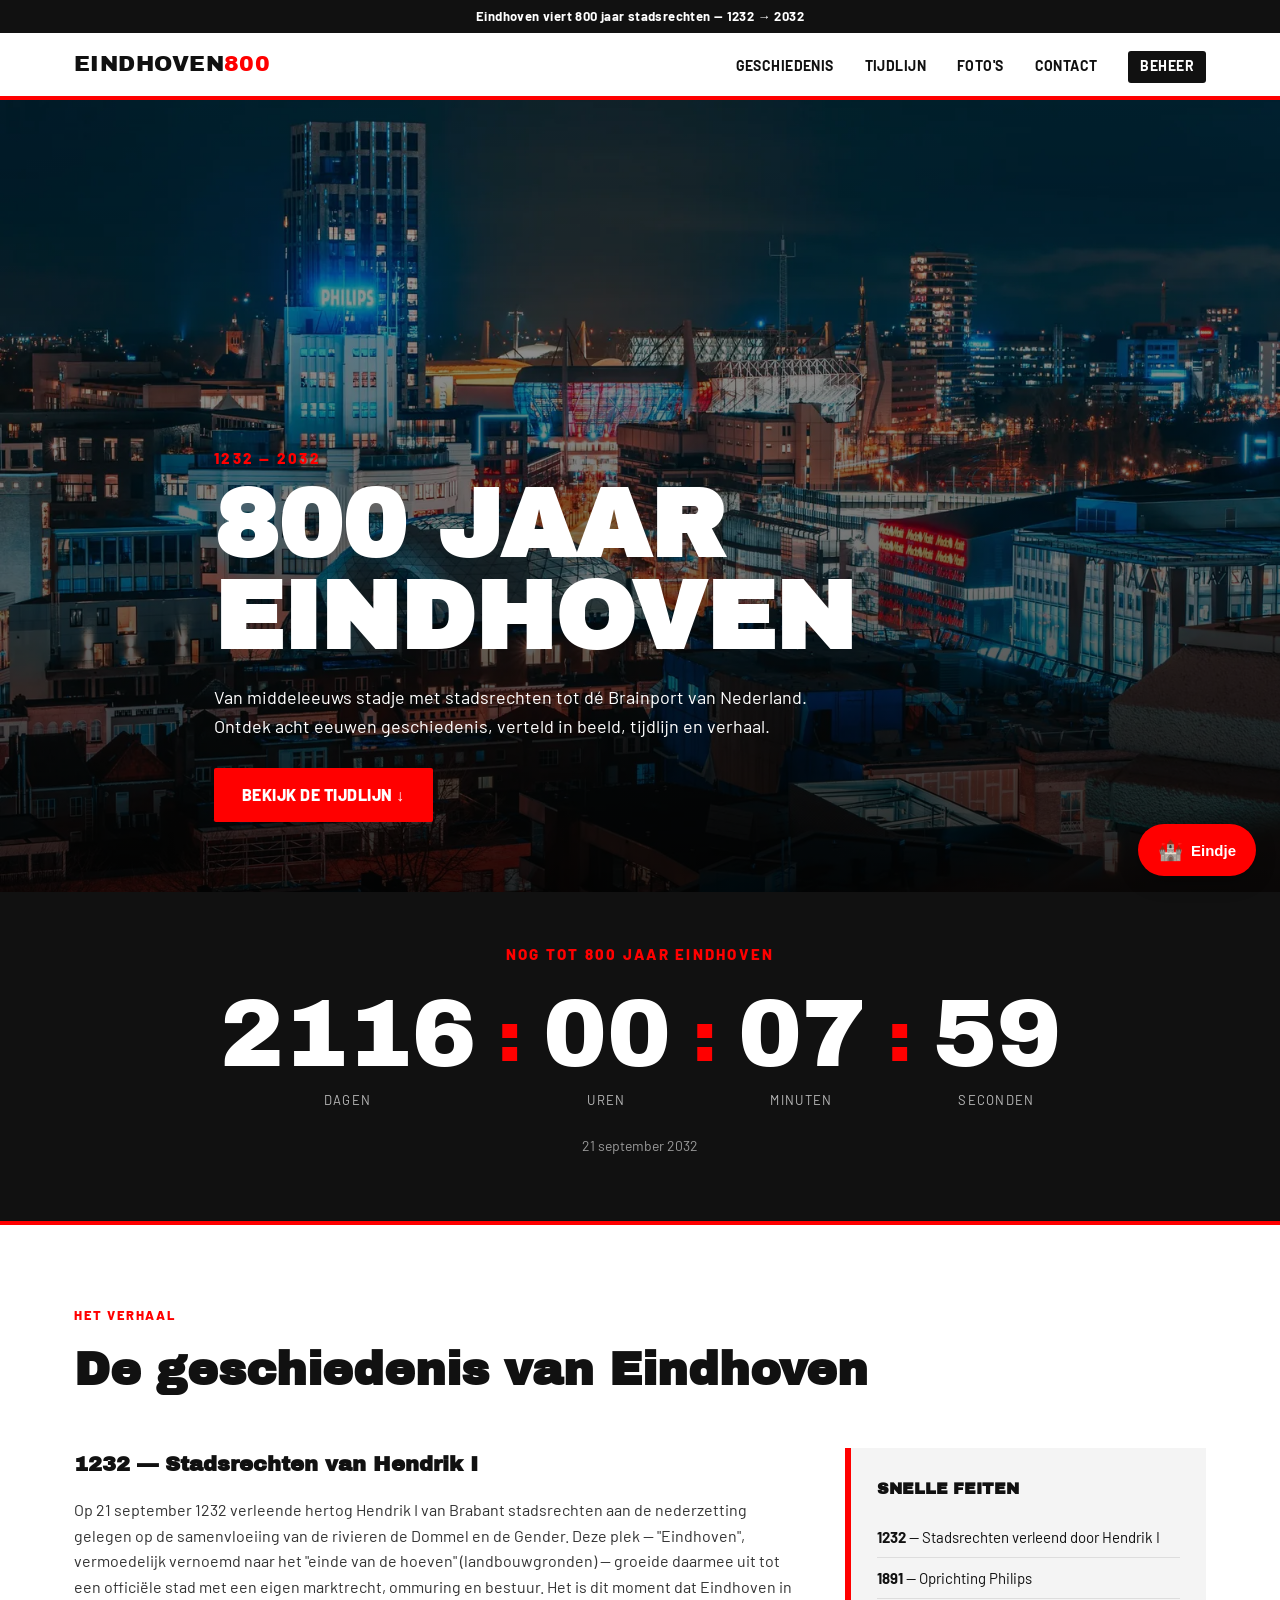
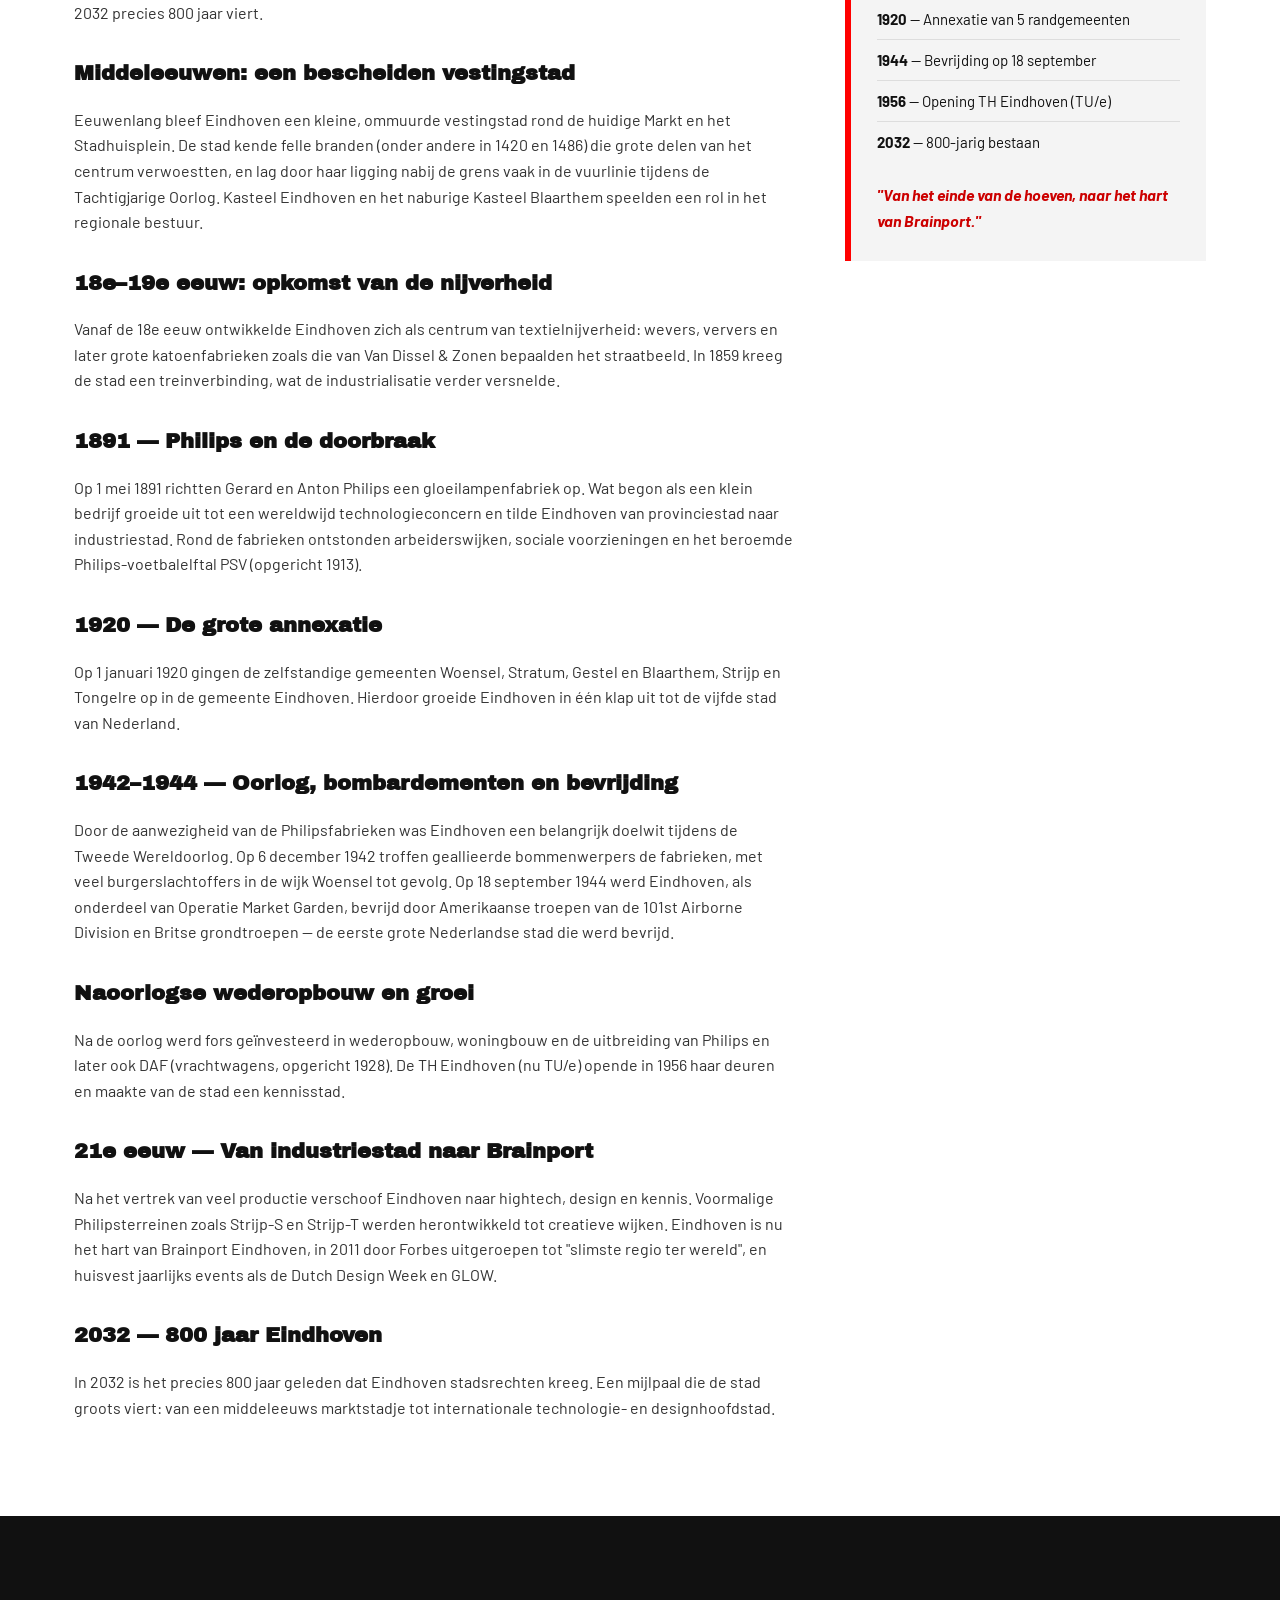
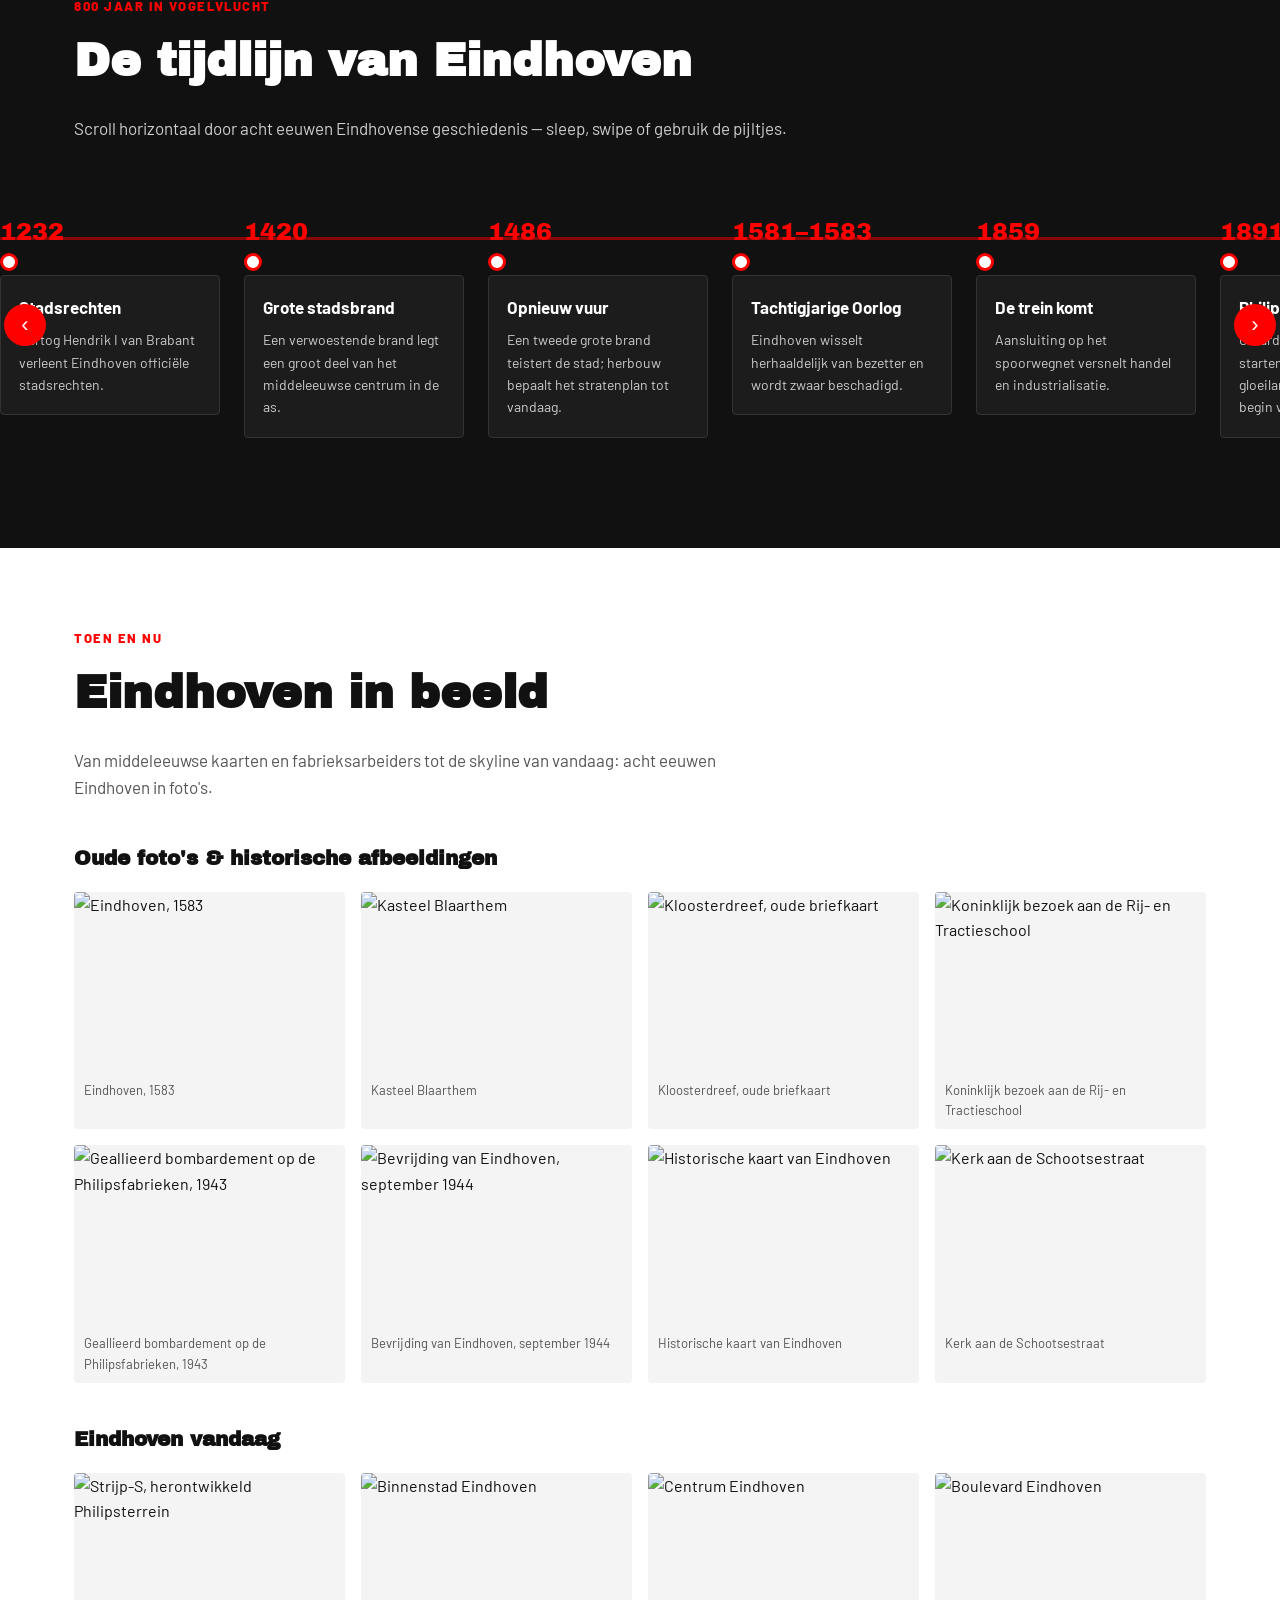
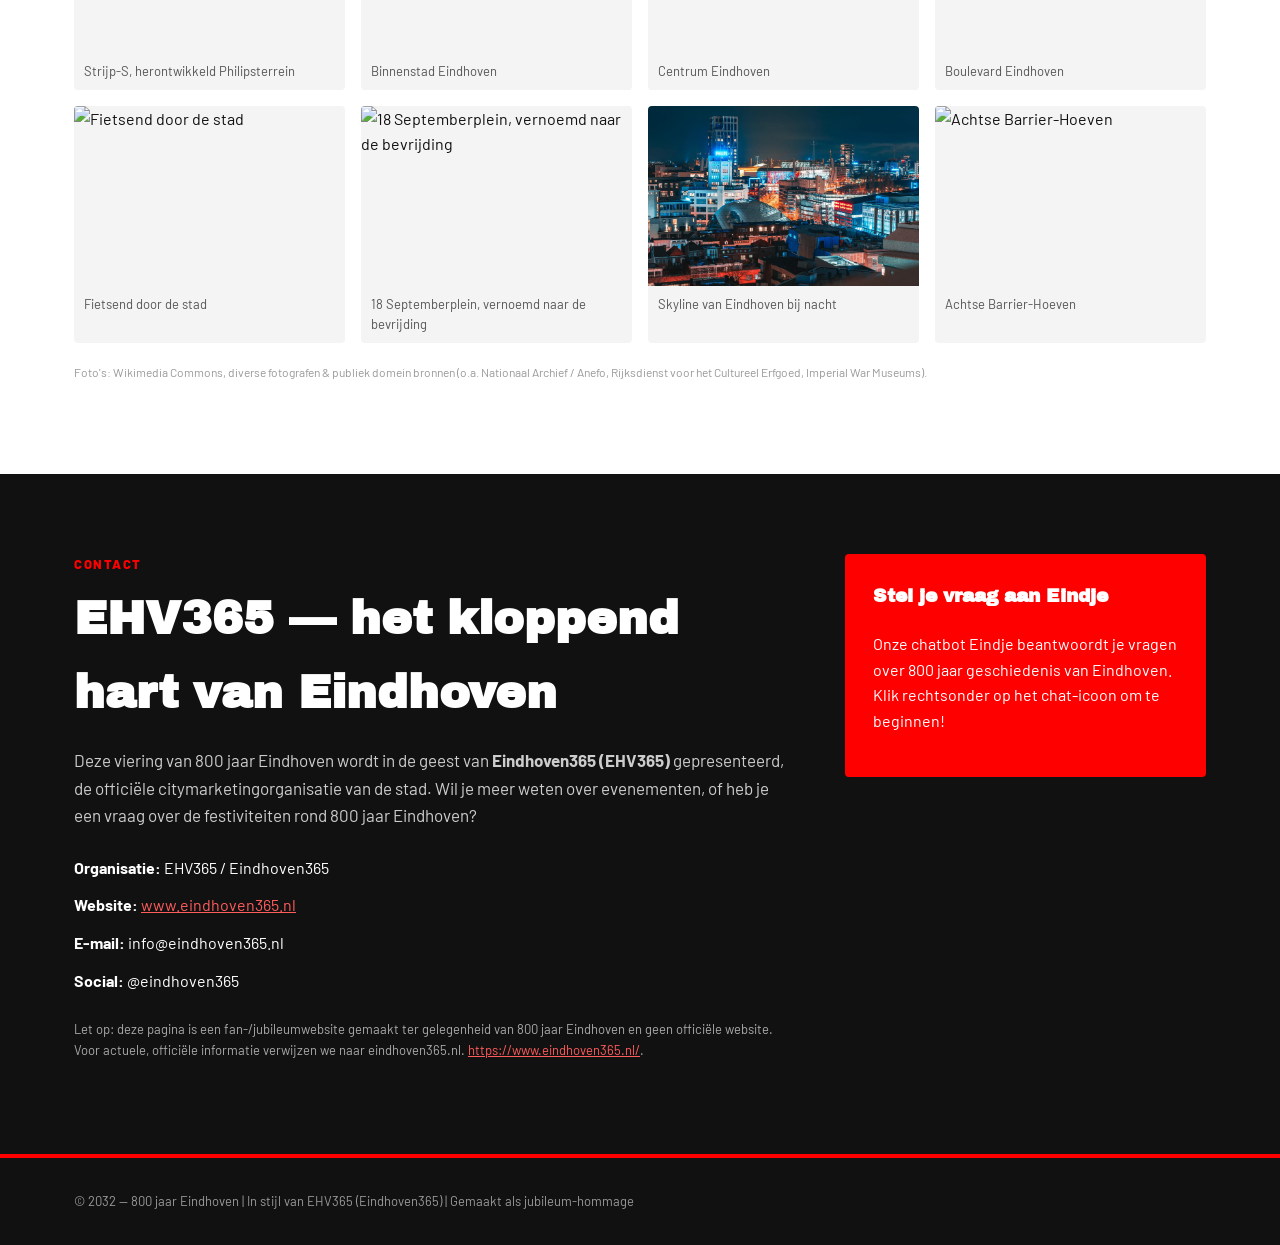
==== index.html @ 1b5e80dd "Initial commit: 800 jaar Eindhoven site met CMS, tijdlijn en aftelklok" ====
<!DOCTYPE html>
<html lang="nl">
<head>
<meta charset="UTF-8" />
<meta name="viewport" content="width=device-width, initial-scale=1.0" />
<title>800 jaar Eindhoven | 1232 - 2032</title>
<meta name="description" content="Eindhoven bestaat 800 jaar! Ontdek de geschiedenis van Eindhoven, een scrollbare tijdlijn en honderden oude en moderne foto's." />
<link rel="preconnect" href="https://upload.wikimedia.org">
<link href="https://fonts.googleapis.com/css2?family=Archivo+Black&family=Barlow:wght@400;600;700;900&display=swap" rel="stylesheet">
<link rel="stylesheet" href="style.css" />
</head>
<body>

<div class="topbar">Eindhoven viert 800 jaar stadsrechten &mdash; 1232 &rarr; 2032</div>

<header class="site-header">
  <div class="header-inner">
    <a href="#top" class="logo">EINDHOVEN<span>800</span></a>
    <nav class="main-nav">
      <a href="#geschiedenis">Geschiedenis</a>
      <a href="#tijdlijn">Tijdlijn</a>
      <a href="#fotos">Foto's</a>
      <a href="#contact">Contact</a>
      <a href="admin.html" class="nav-admin">Beheer</a>
    </nav>
  </div>
</header>

<section id="top" class="hero">
  <div class="hero-bg">
    <img id="hero-img" src="assets/img/eindhoven-skyline-night.webp" alt="Eindhoven skyline" />
  </div>
  <div class="hero-overlay"></div>
  <div class="hero-content">
    <p class="hero-kicker" id="hero-kicker">1232 — 2032</p>
    <h1 id="hero-title">800 JAAR<br>EINDHOVEN</h1>
    <p class="hero-sub" id="hero-sub">Van middeleeuws stadje met stadsrechten tot dé Brainport van Nederland. Ontdek acht eeuwen geschiedenis, verteld in beeld, tijdlijn en verhaal.</p>
    <a href="#tijdlijn" class="btn-primary">Bekijk de tijdlijn ↓</a>
  </div>
</section>

<section id="aftelklok" class="countdown-section">
  <div class="container">
    <p class="countdown-label" id="countdown-label">Nog tot 800 jaar Eindhoven</p>
    <div class="countdown-clock" id="countdown-clock">
      <div class="countdown-unit">
        <span class="countdown-number" id="cd-days">0000</span>
        <span class="countdown-word">dagen</span>
      </div>
      <div class="countdown-sep">:</div>
      <div class="countdown-unit">
        <span class="countdown-number" id="cd-hours">00</span>
        <span class="countdown-word">uren</span>
      </div>
      <div class="countdown-sep">:</div>
      <div class="countdown-unit">
        <span class="countdown-number" id="cd-minutes">00</span>
        <span class="countdown-word">minuten</span>
      </div>
      <div class="countdown-sep">:</div>
      <div class="countdown-unit">
        <span class="countdown-number" id="cd-seconds">00</span>
        <span class="countdown-word">seconden</span>
      </div>
    </div>
    <p class="countdown-date" id="countdown-date"></p>
  </div>
</section>

<section id="geschiedenis" class="section">
  <div class="container">
    <p class="eyebrow">Het verhaal</p>
    <h2>De geschiedenis van Eindhoven</h2>

    <div class="history-grid">
      <div class="history-text" id="history-text">
        <!-- wordt gevuld door render.js -->
      </div>

      <aside class="history-facts">
        <h4>Snelle feiten</h4>
        <ul id="history-facts-list"></ul>
        <div class="fact-quote" id="history-quote"></div>
      </aside>
    </div>
  </div>
</section>

<section id="tijdlijn" class="section section-dark">
  <div class="container">
    <p class="eyebrow">800 jaar in vogelvlucht</p>
    <h2>De tijdlijn van Eindhoven</h2>
    <p class="section-intro">Scroll horizontaal door acht eeuwen Eindhovense geschiedenis — sleep, swipe of gebruik de pijltjes.</p>
  </div>

  <div class="timeline-wrapper">
    <button class="tl-arrow tl-arrow-left" aria-label="Scroll links">‹</button>
    <div class="timeline" id="timeline">
      <div class="tl-track" id="tl-track">
        <!-- wordt gevuld door render.js -->
      </div>
    </div>
    <button class="tl-arrow tl-arrow-right" aria-label="Scroll rechts">›</button>
  </div>
</section>

<section id="fotos" class="section">
  <div class="container">
    <p class="eyebrow">Toen en nu</p>
    <h2>Eindhoven in beeld</h2>
    <p class="section-intro">Van middeleeuwse kaarten en fabrieksarbeiders tot de skyline van vandaag: acht eeuwen Eindhoven in foto's.</p>

    <h3 class="gallery-heading">Oude foto's &amp; historische afbeeldingen</h3>
    <div class="gallery" id="gallery-old">
      <!-- wordt gevuld door render.js -->
    </div>

    <h3 class="gallery-heading">Eindhoven vandaag</h3>
    <div class="gallery" id="gallery-modern">
      <!-- wordt gevuld door render.js -->
    </div>
    <p class="photo-credit">Foto's: Wikimedia Commons, diverse fotografen &amp; publiek domein bronnen (o.a. Nationaal Archief / Anefo, Rijksdienst voor het Cultureel Erfgoed, Imperial War Museums).</p>
  </div>
</section>

<section id="contact" class="section section-dark">
  <div class="container contact-grid">
    <div>
      <p class="eyebrow">Contact</p>
      <h2 id="contact-heading">EHV365 — het kloppend hart van Eindhoven</h2>
      <p class="section-intro" id="contact-intro"></p>
      <ul class="contact-list" id="contact-list"></ul>
      <p class="disclaimer" id="contact-disclaimer"></p>
    </div>
    <div class="contact-card">
      <h3>Stel je vraag aan Eindje</h3>
      <p>Onze chatbot Eindje beantwoordt je vragen over 800 jaar geschiedenis van Eindhoven. Klik rechtsonder op het chat-icoon om te beginnen!</p>
    </div>
  </div>
</section>

<footer class="site-footer">
  <div class="container">
    <p>© 2032 — 800 jaar Eindhoven | In stijl van EHV365 (Eindhoven365) | Gemaakt als jubileum-hommage</p>
  </div>
</footer>

<!-- Chatbot: Eindje -->
<button id="eindje-toggle" class="eindje-toggle" aria-label="Open chatbot Eindje">
  <span class="eindje-avatar">🏰</span>
  <span class="eindje-label">Eindje</span>
</button>

<div id="eindje-window" class="eindje-window hidden">
  <div class="eindje-header">
    <span class="eindje-avatar">🏰</span>
    <div>
      <strong>Eindje</strong>
      <div class="eindje-status">jouw gids door 800 jaar Eindhoven</div>
    </div>
    <button id="eindje-close" aria-label="Sluit chat">✕</button>
  </div>
  <div id="eindje-messages" class="eindje-messages"></div>
  <div class="eindje-quick" id="eindje-quick"></div>
  <form id="eindje-form" class="eindje-form">
    <input id="eindje-input" type="text" placeholder="Stel een vraag over Eindhoven..." autocomplete="off" />
    <button type="submit">➤</button>
  </form>
</div>

<script src="data.js"></script>
<script src="countdown.js"></script>
<script src="render.js"></script>
<script src="script.js"></script>
</body>
</html>
---- style.css ----
:root {
  --red: #ff0000;
  --red-dark: #cc0000;
  --black: #111111;
  --white: #ffffff;
  --grey: #f4f4f4;
  --grey-dark: #555555;
  --font-display: 'Archivo Black', Arial, sans-serif;
  --font-body: 'Barlow', Arial, sans-serif;
}

* { box-sizing: border-box; }

html { scroll-behavior: smooth; }

body {
  margin: 0;
  font-family: var(--font-body);
  color: var(--black);
  background: var(--white);
  line-height: 1.6;
}

img { max-width: 100%; display: block; }

a { color: var(--red); }

.container {
  max-width: 1180px;
  margin: 0 auto;
  padding: 0 24px;
}

/* Topbar */
.topbar {
  background: var(--black);
  color: var(--white);
  text-align: center;
  font-size: 13px;
  font-weight: 700;
  letter-spacing: 0.03em;
  padding: 6px 12px;
}

/* Header */
.site-header {
  position: sticky;
  top: 0;
  z-index: 100;
  background: var(--white);
  border-bottom: 4px solid var(--red);
}
.header-inner {
  max-width: 1180px;
  margin: 0 auto;
  padding: 14px 24px;
  display: flex;
  align-items: center;
  justify-content: space-between;
}
.logo {
  font-family: var(--font-display);
  font-size: 22px;
  color: var(--black);
  text-decoration: none;
  letter-spacing: 0.02em;
}
.logo span { color: var(--red); }
.main-nav a {
  margin-left: 28px;
  text-decoration: none;
  color: var(--black);
  font-weight: 700;
  text-transform: uppercase;
  font-size: 14px;
  letter-spacing: 0.03em;
  border-bottom: 3px solid transparent;
  padding-bottom: 4px;
  transition: border-color .2s;
}
.main-nav a:hover { border-color: var(--red); }
.main-nav a.nav-admin {
  background: var(--black);
  color: var(--white);
  padding: 6px 12px;
  border-radius: 3px;
}
.main-nav a.nav-admin:hover { background: var(--red); border-color: transparent; }

/* Hero */
.hero {
  position: relative;
  min-height: 88vh;
  display: flex;
  align-items: flex-end;
  overflow: hidden;
  color: var(--white);
}
.hero-bg { position: absolute; inset: 0; }
.hero-bg img { width: 100%; height: 100%; object-fit: cover; }
.hero-overlay {
  position: absolute;
  inset: 0;
  background: linear-gradient(180deg, rgba(0,0,0,.35) 0%, rgba(0,0,0,.55) 60%, rgba(0,0,0,.85) 100%);
}
.hero-content {
  position: relative;
  z-index: 2;
  padding: 60px 24px 70px;
  max-width: 900px;
  margin: 0 auto;
  width: 100%;
}
.hero-kicker {
  font-weight: 800;
  letter-spacing: 0.15em;
  color: var(--red);
  font-size: 15px;
  margin: 0 0 10px;
}
.hero h1 {
  font-family: var(--font-display);
  font-size: clamp(42px, 8vw, 96px);
  line-height: 0.95;
  margin: 0 0 20px;
}
.hero-sub {
  font-size: 18px;
  max-width: 620px;
  margin: 0 0 28px;
}
.btn-primary {
  display: inline-block;
  background: var(--red);
  color: var(--white);
  text-decoration: none;
  font-weight: 800;
  text-transform: uppercase;
  letter-spacing: 0.03em;
  padding: 14px 28px;
  border-radius: 2px;
  transition: background .2s, transform .2s;
}
.btn-primary:hover { background: var(--red-dark); transform: translateY(-2px); }

/* Countdown */
.countdown-section {
  background: var(--black);
  color: var(--white);
  text-align: center;
  padding: 50px 24px;
  border-bottom: 4px solid var(--red);
}
.countdown-label {
  text-transform: uppercase;
  letter-spacing: 0.15em;
  font-weight: 800;
  color: var(--red);
  font-size: 15px;
  margin: 0 0 20px;
}
.countdown-clock {
  display: flex;
  justify-content: center;
  align-items: center;
  gap: clamp(6px, 2vw, 22px);
  flex-wrap: wrap;
}
.countdown-unit {
  display: flex;
  flex-direction: column;
  align-items: center;
  min-width: 90px;
}
.countdown-number {
  font-family: var(--font-display);
  font-size: clamp(40px, 9vw, 96px);
  line-height: 1;
  color: var(--white);
  font-variant-numeric: tabular-nums;
}
.countdown-word {
  margin-top: 8px;
  text-transform: uppercase;
  font-size: 13px;
  letter-spacing: 0.1em;
  color: #bbb;
}
.countdown-sep {
  font-family: var(--font-display);
  font-size: clamp(30px, 6vw, 70px);
  color: var(--red);
  transform: translateY(-10px);
}
.countdown-date {
  margin-top: 24px;
  color: #999;
  font-size: 14px;
}
@media (max-width: 560px) {
  .countdown-sep { display: none; }
  .countdown-unit { min-width: 70px; }
}

/* Sections */
.section { padding: 80px 0; }
.section-dark { background: var(--black); color: var(--white); }
.section-dark a { color: #ff5c5c; }
.eyebrow {
  color: var(--red);
  font-weight: 800;
  text-transform: uppercase;
  letter-spacing: 0.12em;
  font-size: 13px;
  margin: 0 0 8px;
}
.section h2 {
  font-family: var(--font-display);
  font-size: clamp(30px, 4vw, 46px);
  margin: 0 0 16px;
}
.section-intro { max-width: 720px; color: var(--grey-dark); font-size: 17px; }
.section-dark .section-intro { color: #cccccc; }

/* History */
.history-grid {
  display: grid;
  grid-template-columns: 2fr 1fr;
  gap: 50px;
  margin-top: 40px;
  align-items: start;
}
.history-text h3 {
  font-family: var(--font-display);
  font-size: 21px;
  margin: 32px 0 8px;
  color: var(--black);
}
.history-text h3:first-child { margin-top: 0; }
.history-text p { color: #333; font-size: 16px; }

.history-facts {
  background: var(--grey);
  border-left: 6px solid var(--red);
  padding: 28px 26px;
  position: sticky;
  top: 100px;
}
.history-facts h4 {
  font-family: var(--font-display);
  font-size: 16px;
  text-transform: uppercase;
  margin: 0 0 16px;
}
.history-facts ul { list-style: none; margin: 0; padding: 0; }
.history-facts li {
  padding: 8px 0;
  border-bottom: 1px solid #ddd;
  font-size: 15px;
}
.history-facts li:last-child { border-bottom: none; }
.fact-quote {
  margin-top: 20px;
  font-style: italic;
  font-weight: 700;
  color: var(--red-dark);
}

/* Timeline */
.timeline-wrapper {
  position: relative;
  margin-top: 40px;
}
.timeline {
  overflow-x: auto;
  scroll-snap-type: x proximity;
  padding: 10px 24px 30px;
  -webkit-overflow-scrolling: touch;
}
.timeline::-webkit-scrollbar { height: 10px; }
.timeline::-webkit-scrollbar-track { background: #222; }
.timeline::-webkit-scrollbar-thumb { background: var(--red); border-radius: 5px; }

.tl-track {
  display: flex;
  gap: 24px;
  position: relative;
  min-width: max-content;
  padding-top: 20px;
}
.tl-track::before {
  content: "";
  position: absolute;
  top: 44px;
  left: 0;
  right: 0;
  height: 3px;
  background: var(--red);
  opacity: 0.5;
}
.tl-item {
  scroll-snap-align: start;
  width: 220px;
  flex: 0 0 auto;
  position: relative;
}
.tl-year {
  font-family: var(--font-display);
  font-size: 24px;
  color: var(--red);
  margin-bottom: 8px;
}
.tl-item::before {
  content: "";
  position: absolute;
  top: 40px;
  left: 0;
  width: 12px;
  height: 12px;
  border-radius: 50%;
  background: var(--white);
  border: 3px solid var(--red);
}
.tl-card {
  margin-top: 24px;
  background: #1c1c1c;
  border: 1px solid #333;
  padding: 18px;
  border-radius: 4px;
  min-height: 130px;
}
.tl-item-future .tl-card { background: var(--red); border-color: var(--red); }
.tl-item-future .tl-year { color: var(--white); }
.tl-card h4 { margin: 0 0 8px; font-size: 17px; }
.tl-card p { margin: 0; font-size: 14px; color: #ccc; }
.tl-item-future .tl-card p { color: #ffe5e5; }

.tl-arrow {
  position: absolute;
  top: 50%;
  transform: translateY(-50%);
  background: var(--red);
  color: var(--white);
  border: none;
  width: 42px;
  height: 42px;
  font-size: 22px;
  border-radius: 50%;
  cursor: pointer;
  z-index: 5;
}
.tl-arrow-left { left: 4px; }
.tl-arrow-right { right: 4px; }
.tl-arrow:hover { background: var(--red-dark); }

/* Gallery */
.gallery-heading {
  font-family: var(--font-display);
  font-size: 20px;
  margin: 40px 0 18px;
}
.gallery {
  display: grid;
  grid-template-columns: repeat(4, 1fr);
  gap: 16px;
}
.gallery figure {
  margin: 0;
  overflow: hidden;
  border-radius: 4px;
  background: var(--grey);
}
.gallery img {
  width: 100%;
  height: 180px;
  object-fit: cover;
  transition: transform .3s;
}
.gallery figure:hover img { transform: scale(1.06); }
.gallery figcaption {
  font-size: 13px;
  padding: 8px 10px;
  color: var(--grey-dark);
}
.photo-credit { font-size: 12px; color: #999; margin-top: 20px; }

/* Contact */
.contact-grid {
  display: grid;
  grid-template-columns: 2fr 1fr;
  gap: 50px;
  align-items: start;
}
.contact-list { list-style: none; padding: 0; margin: 20px 0; }
.contact-list li { padding: 6px 0; }
.disclaimer { font-size: 13px; color: #aaa; margin-top: 20px; }
.contact-card {
  background: var(--red);
  padding: 28px;
  border-radius: 4px;
}
.contact-card h3 { font-family: var(--font-display); margin-top: 0; }

/* Footer */
.site-footer {
  background: var(--black);
  color: #999;
  font-size: 13px;
  padding: 20px 0;
  border-top: 4px solid var(--red);
}

/* Chatbot Eindje */
.eindje-toggle {
  position: fixed;
  bottom: 24px;
  right: 24px;
  background: var(--red);
  color: var(--white);
  border: none;
  border-radius: 32px;
  padding: 14px 20px;
  display: flex;
  align-items: center;
  gap: 8px;
  font-weight: 800;
  cursor: pointer;
  box-shadow: 0 6px 20px rgba(0,0,0,.3);
  z-index: 200;
  font-size: 15px;
}
.eindje-toggle:hover { background: var(--red-dark); }
.eindje-avatar { font-size: 20px; }

.eindje-window {
  position: fixed;
  bottom: 90px;
  right: 24px;
  width: 340px;
  max-width: calc(100vw - 32px);
  height: 460px;
  max-height: 70vh;
  background: var(--white);
  border-radius: 12px;
  box-shadow: 0 10px 40px rgba(0,0,0,.35);
  display: flex;
  flex-direction: column;
  overflow: hidden;
  z-index: 200;
}
.eindje-window.hidden { display: none; }
.eindje-header {
  background: var(--black);
  color: var(--white);
  padding: 14px 16px;
  display: flex;
  align-items: center;
  gap: 10px;
}
.eindje-header strong { display: block; font-size: 15px; }
.eindje-status { font-size: 11px; color: #ccc; }
.eindje-header button {
  margin-left: auto;
  background: transparent;
  border: none;
  color: var(--white);
  font-size: 16px;
  cursor: pointer;
}
.eindje-messages {
  flex: 1;
  overflow-y: auto;
  padding: 14px;
  display: flex;
  flex-direction: column;
  gap: 10px;
  background: var(--grey);
}
.eindje-msg {
  padding: 9px 13px;
  border-radius: 14px;
  font-size: 14px;
  max-width: 85%;
  line-height: 1.4;
}
.eindje-msg.bot {
  background: var(--white);
  border: 1px solid #ddd;
  align-self: flex-start;
  border-bottom-left-radius: 2px;
}
.eindje-msg.user {
  background: var(--red);
  color: var(--white);
  align-self: flex-end;
  border-bottom-right-radius: 2px;
}
.eindje-quick {
  display: flex;
  flex-wrap: wrap;
  gap: 6px;
  padding: 8px 12px;
  background: var(--white);
  border-top: 1px solid #eee;
}
.eindje-quick button {
  background: var(--grey);
  border: 1px solid #ddd;
  border-radius: 14px;
  padding: 5px 10px;
  font-size: 12px;
  cursor: pointer;
}
.eindje-quick button:hover { background: #eee; }
.eindje-form {
  display: flex;
  border-top: 1px solid #eee;
}
.eindje-form input {
  flex: 1;
  border: none;
  padding: 12px 14px;
  font-size: 14px;
  outline: none;
}
.eindje-form button {
  background: var(--red);
  color: var(--white);
  border: none;
  width: 48px;
  font-size: 16px;
  cursor: pointer;
}
.eindje-form button:hover { background: var(--red-dark); }

/* Responsive */
@media (max-width: 900px) {
  .history-grid, .contact-grid { grid-template-columns: 1fr; }
  .history-facts { position: static; }
  .gallery { grid-template-columns: repeat(2, 1fr); }
  .main-nav a { margin-left: 14px; font-size: 12px; }
}
@media (max-width: 480px) {
  .gallery { grid-template-columns: 1fr 1fr; }
  .eindje-window { right: 12px; width: calc(100vw - 24px); }
}
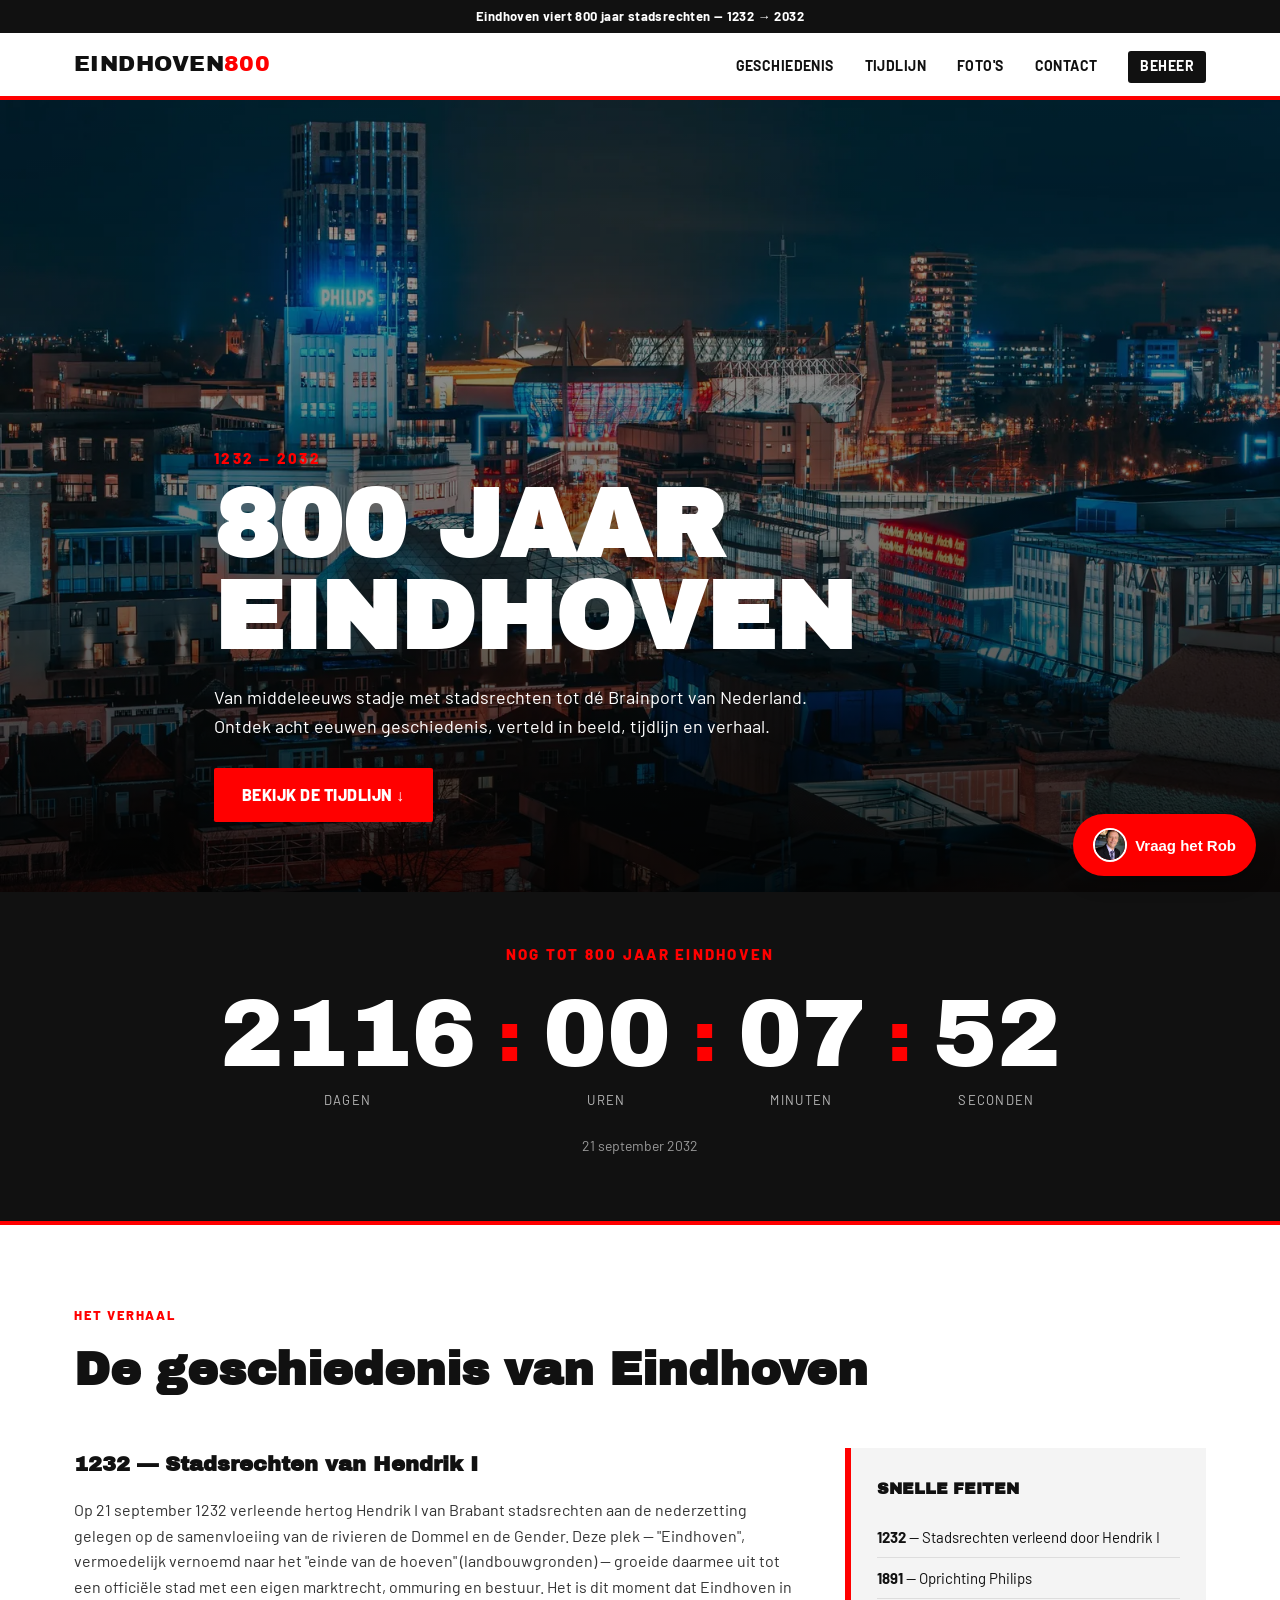
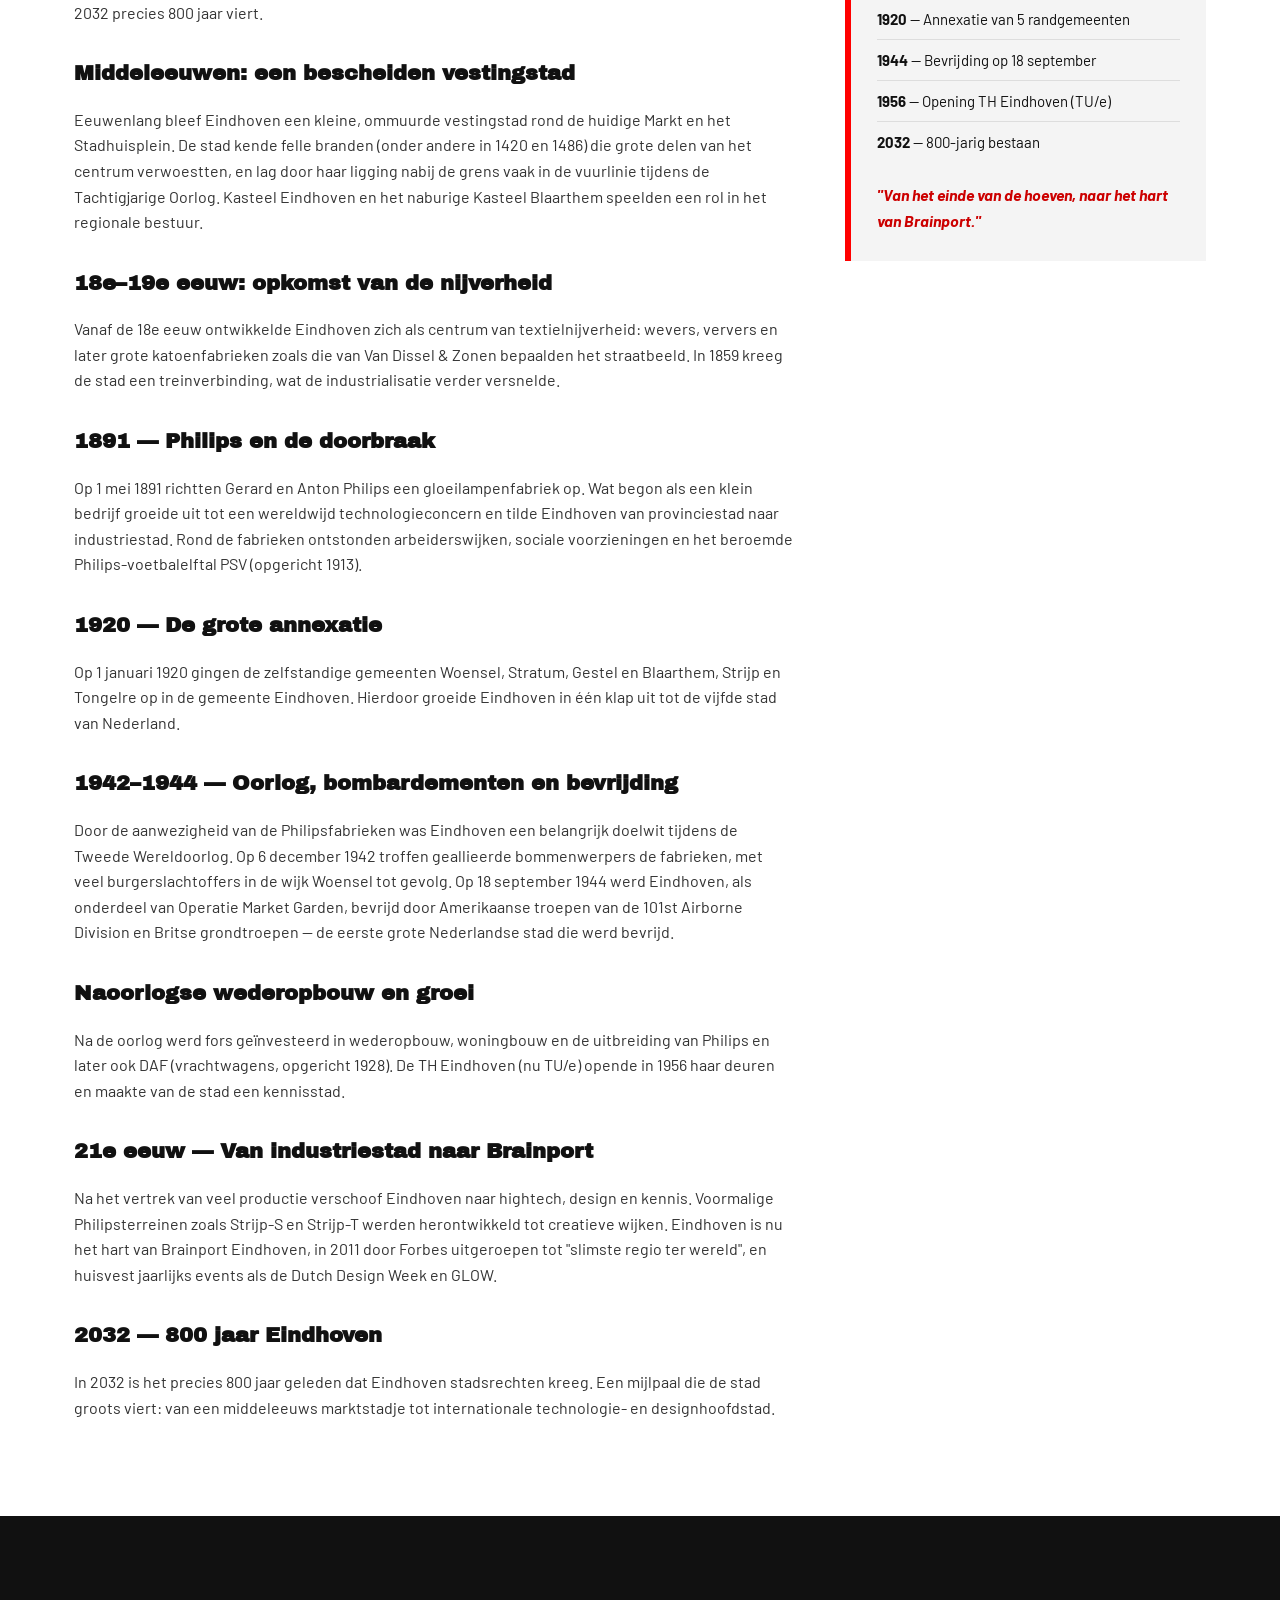
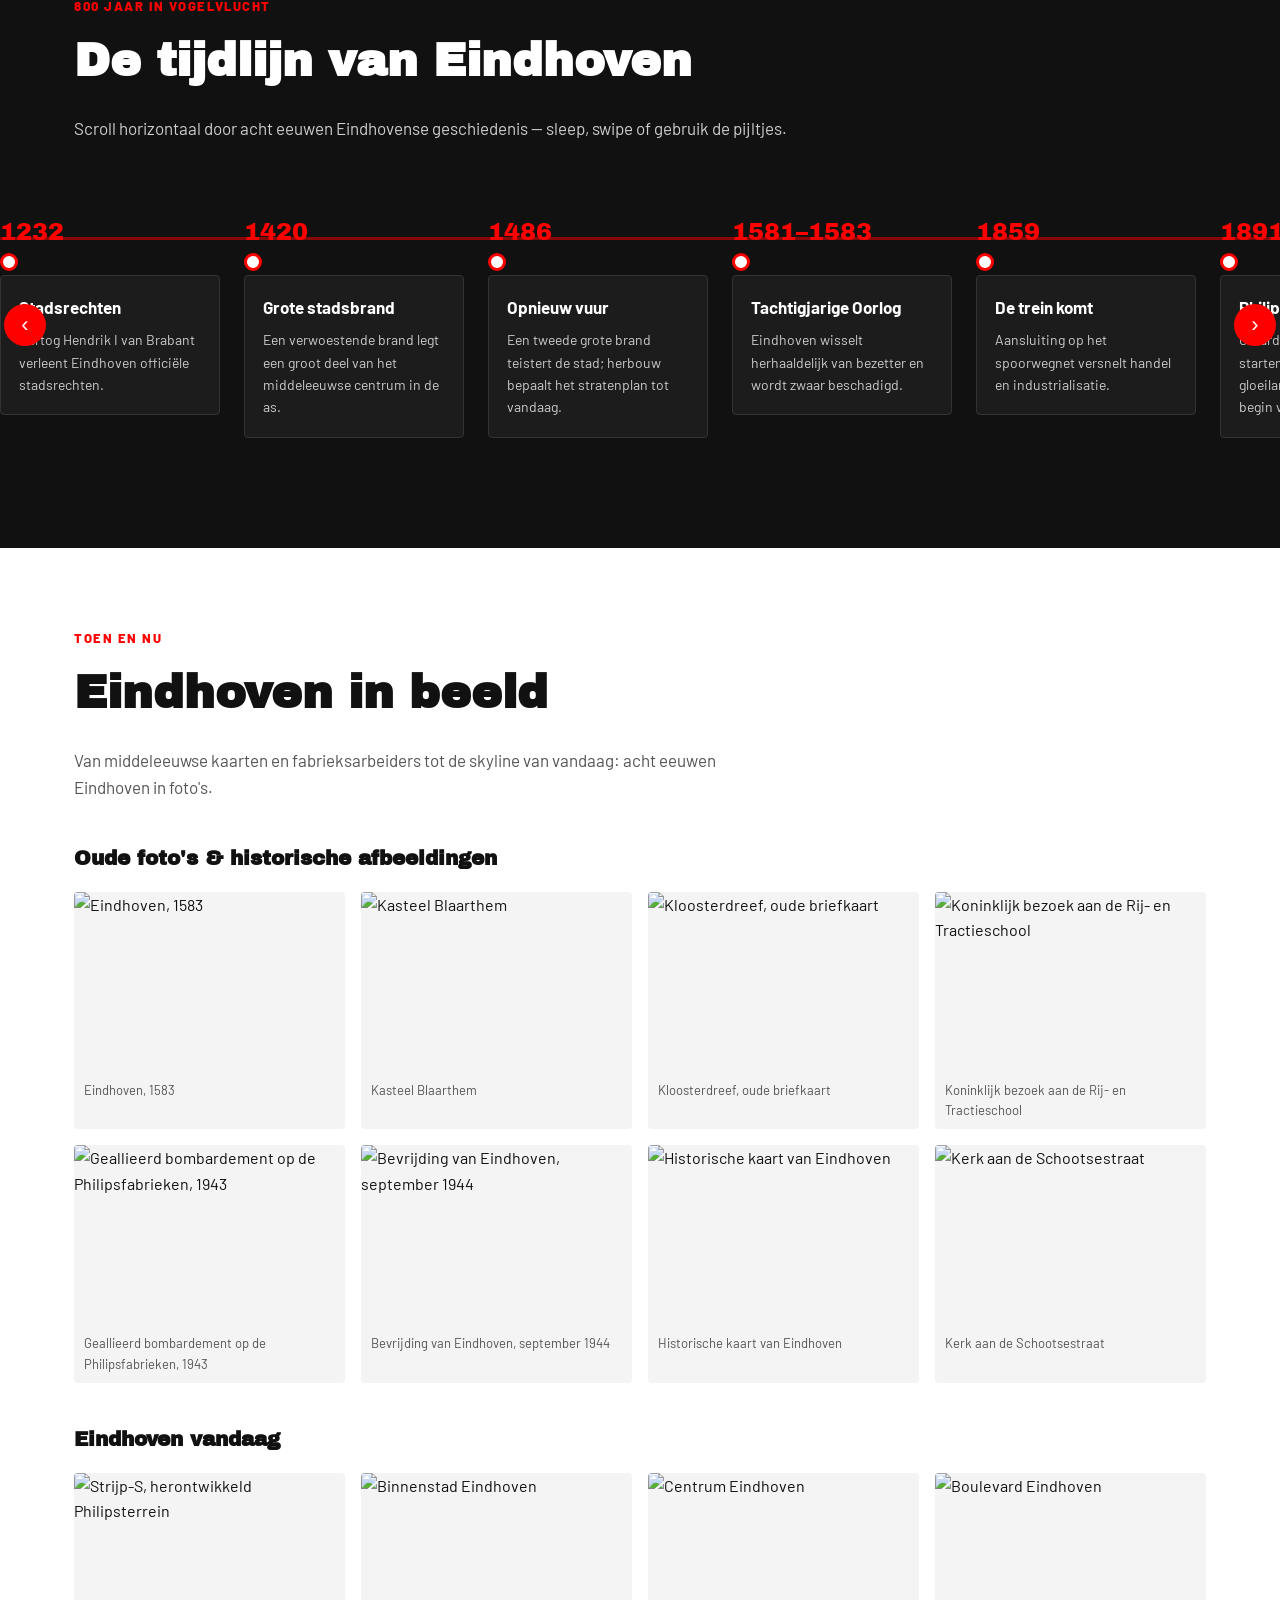
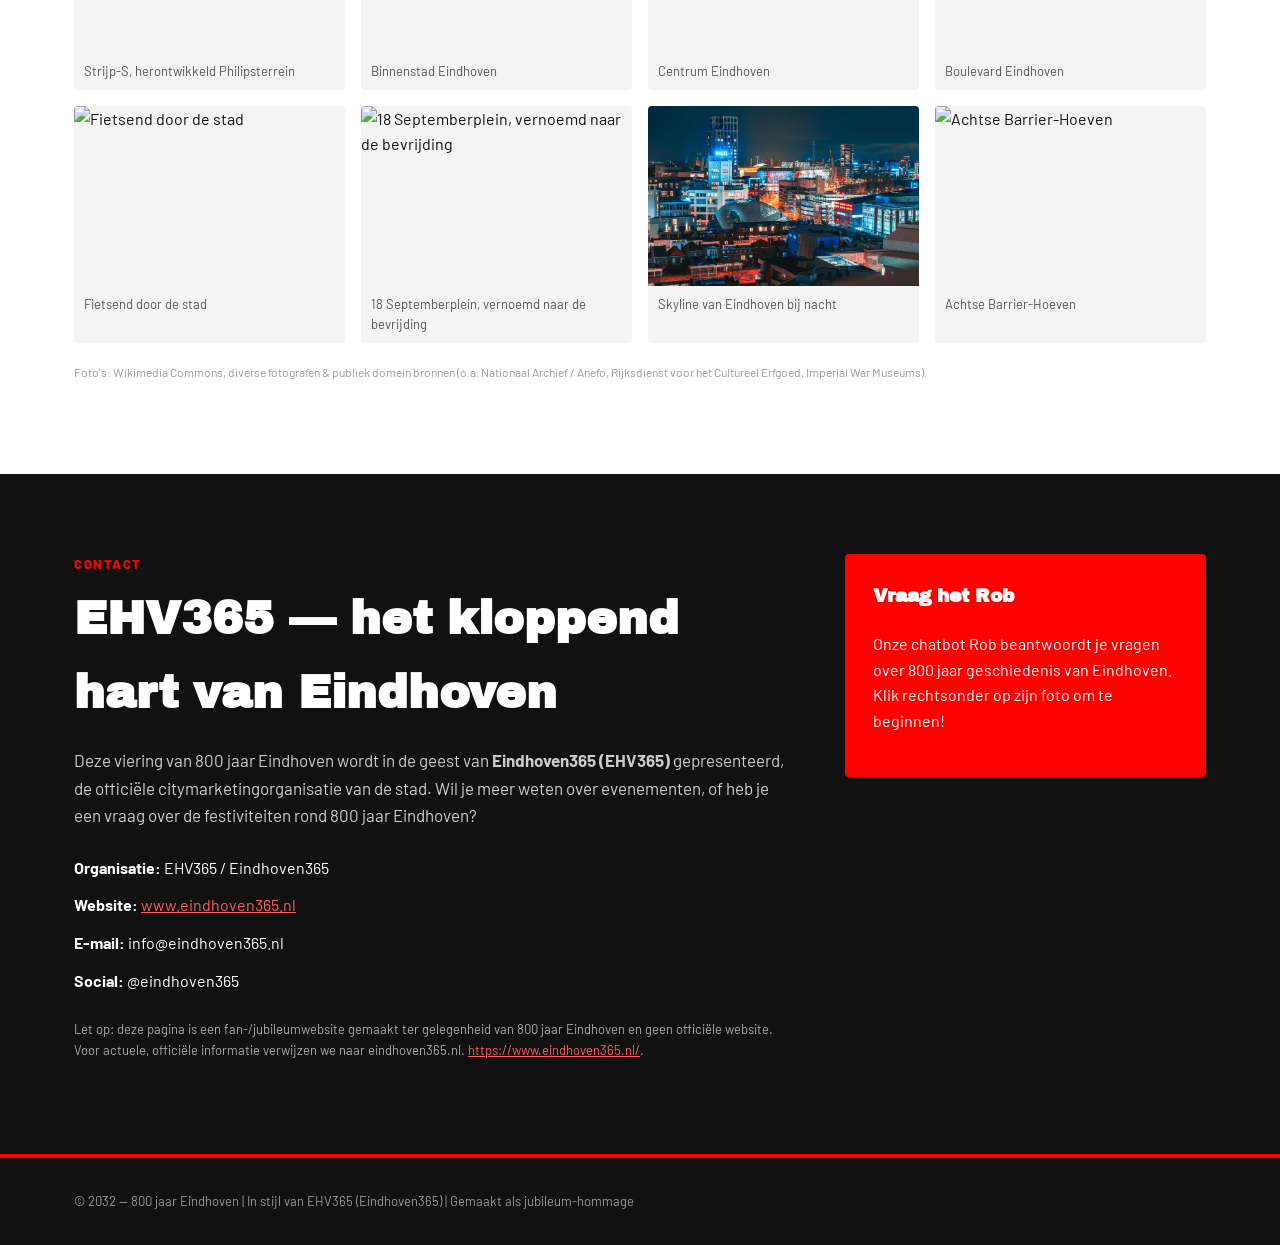
==== commit ceb0e225: "Chatbot hernoemd naar Vraag het Rob met foto-avatar" ====
--- a/index.html
+++ b/index.html
@@ -133,8 +133,8 @@
       <p class="disclaimer" id="contact-disclaimer"></p>
     </div>
     <div class="contact-card">
-      <h3>Stel je vraag aan Eindje</h3>
-      <p>Onze chatbot Eindje beantwoordt je vragen over 800 jaar geschiedenis van Eindhoven. Klik rechtsonder op het chat-icoon om te beginnen!</p>
+      <h3>Vraag het Rob</h3>
+      <p>Onze chatbot Rob beantwoordt je vragen over 800 jaar geschiedenis van Eindhoven. Klik rechtsonder op zijn foto om te beginnen!</p>
     </div>
   </div>
 </section>
@@ -145,17 +145,17 @@
   </div>
 </footer>
 
-<!-- Chatbot: Eindje -->
-<button id="eindje-toggle" class="eindje-toggle" aria-label="Open chatbot Eindje">
-  <span class="eindje-avatar">🏰</span>
-  <span class="eindje-label">Eindje</span>
+<!-- Chatbot: Vraag het Rob -->
+<button id="eindje-toggle" class="eindje-toggle" aria-label="Open chatbot Vraag het Rob">
+  <img class="eindje-avatar" src="assets/img/rob.jpg" alt="Rob" />
+  <span class="eindje-label">Vraag het Rob</span>
 </button>
 
 <div id="eindje-window" class="eindje-window hidden">
   <div class="eindje-header">
-    <span class="eindje-avatar">🏰</span>
+    <img class="eindje-avatar" src="assets/img/rob.jpg" alt="Rob" />
     <div>
-      <strong>Eindje</strong>
+      <strong>Vraag het Rob</strong>
       <div class="eindje-status">jouw gids door 800 jaar Eindhoven</div>
     </div>
     <button id="eindje-close" aria-label="Sluit chat">✕</button>
--- a/style.css
+++ b/style.css
@@ -430,7 +430,14 @@
   font-size: 15px;
 }
 .eindje-toggle:hover { background: var(--red-dark); }
-.eindje-avatar { font-size: 20px; }
+.eindje-avatar {
+  width: 34px;
+  height: 34px;
+  border-radius: 50%;
+  object-fit: cover;
+  flex-shrink: 0;
+  border: 2px solid var(--white);
+}
 
 .eindje-window {
   position: fixed;
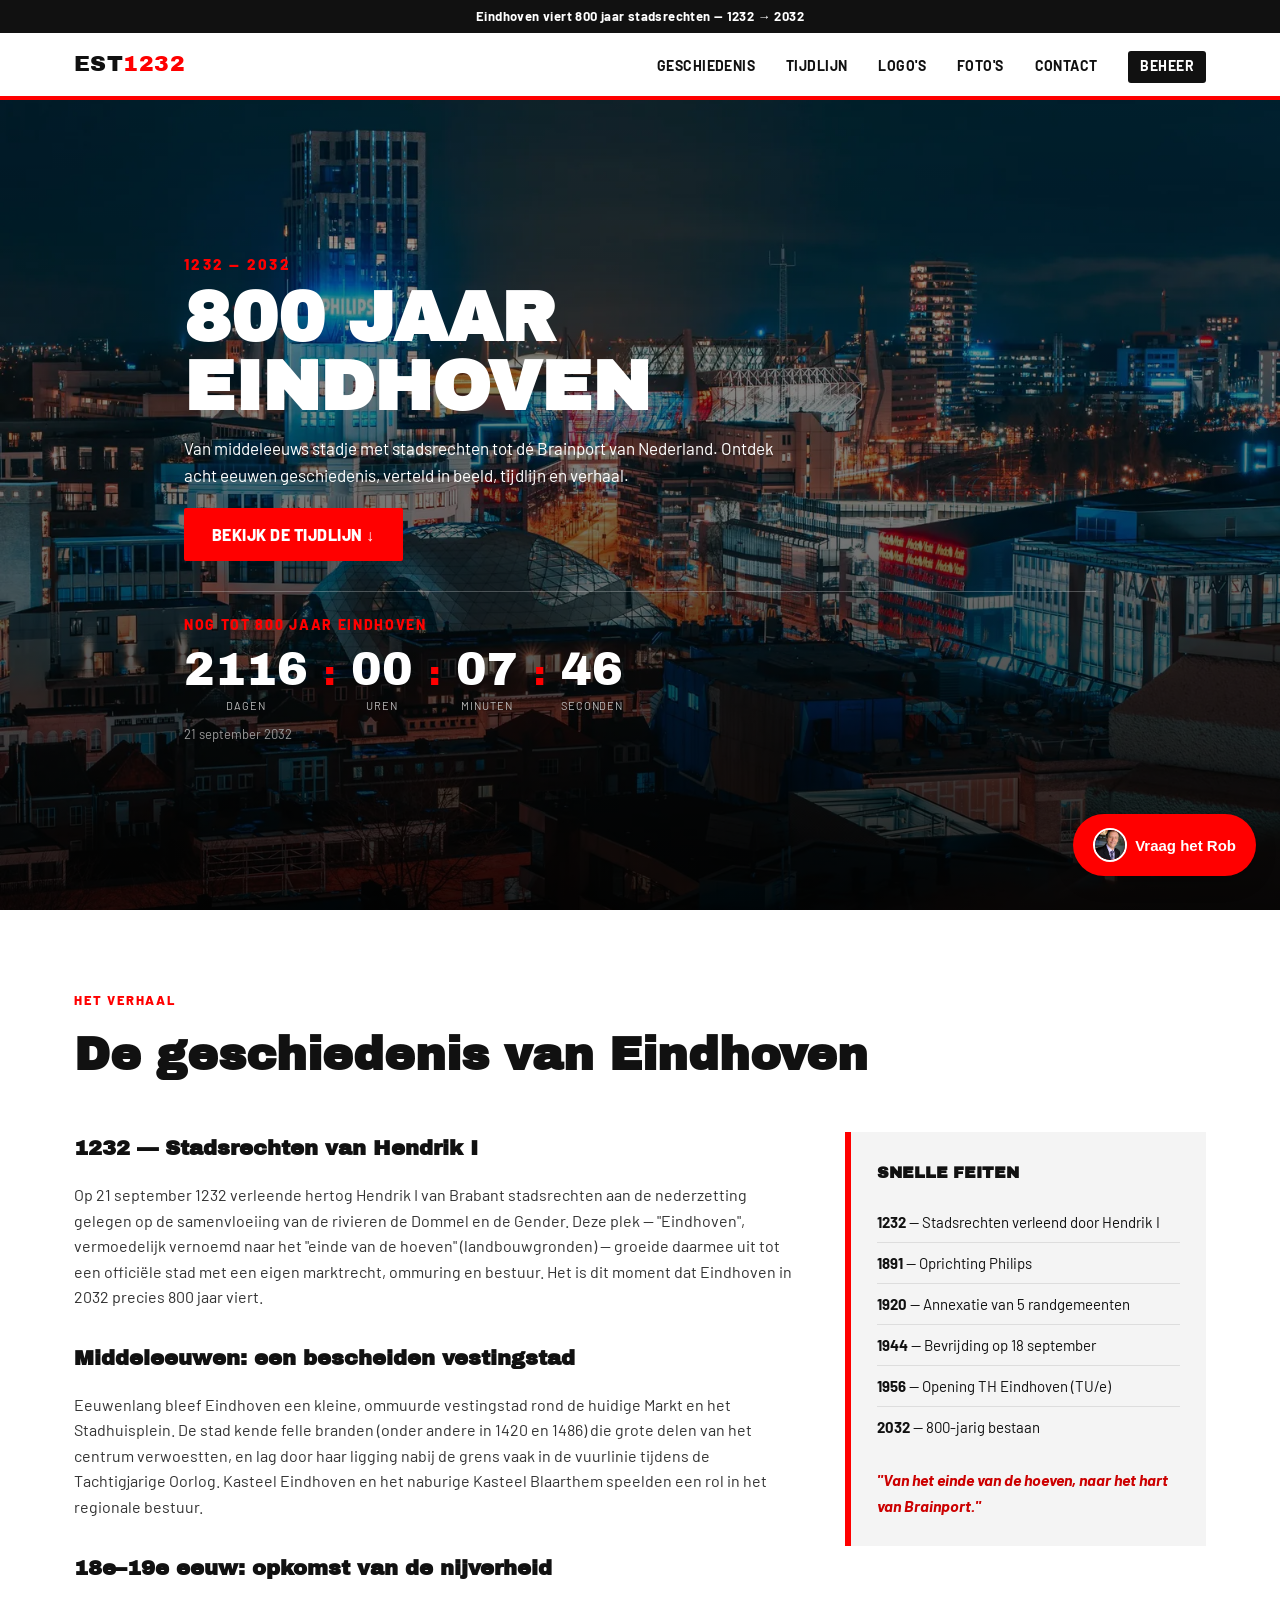
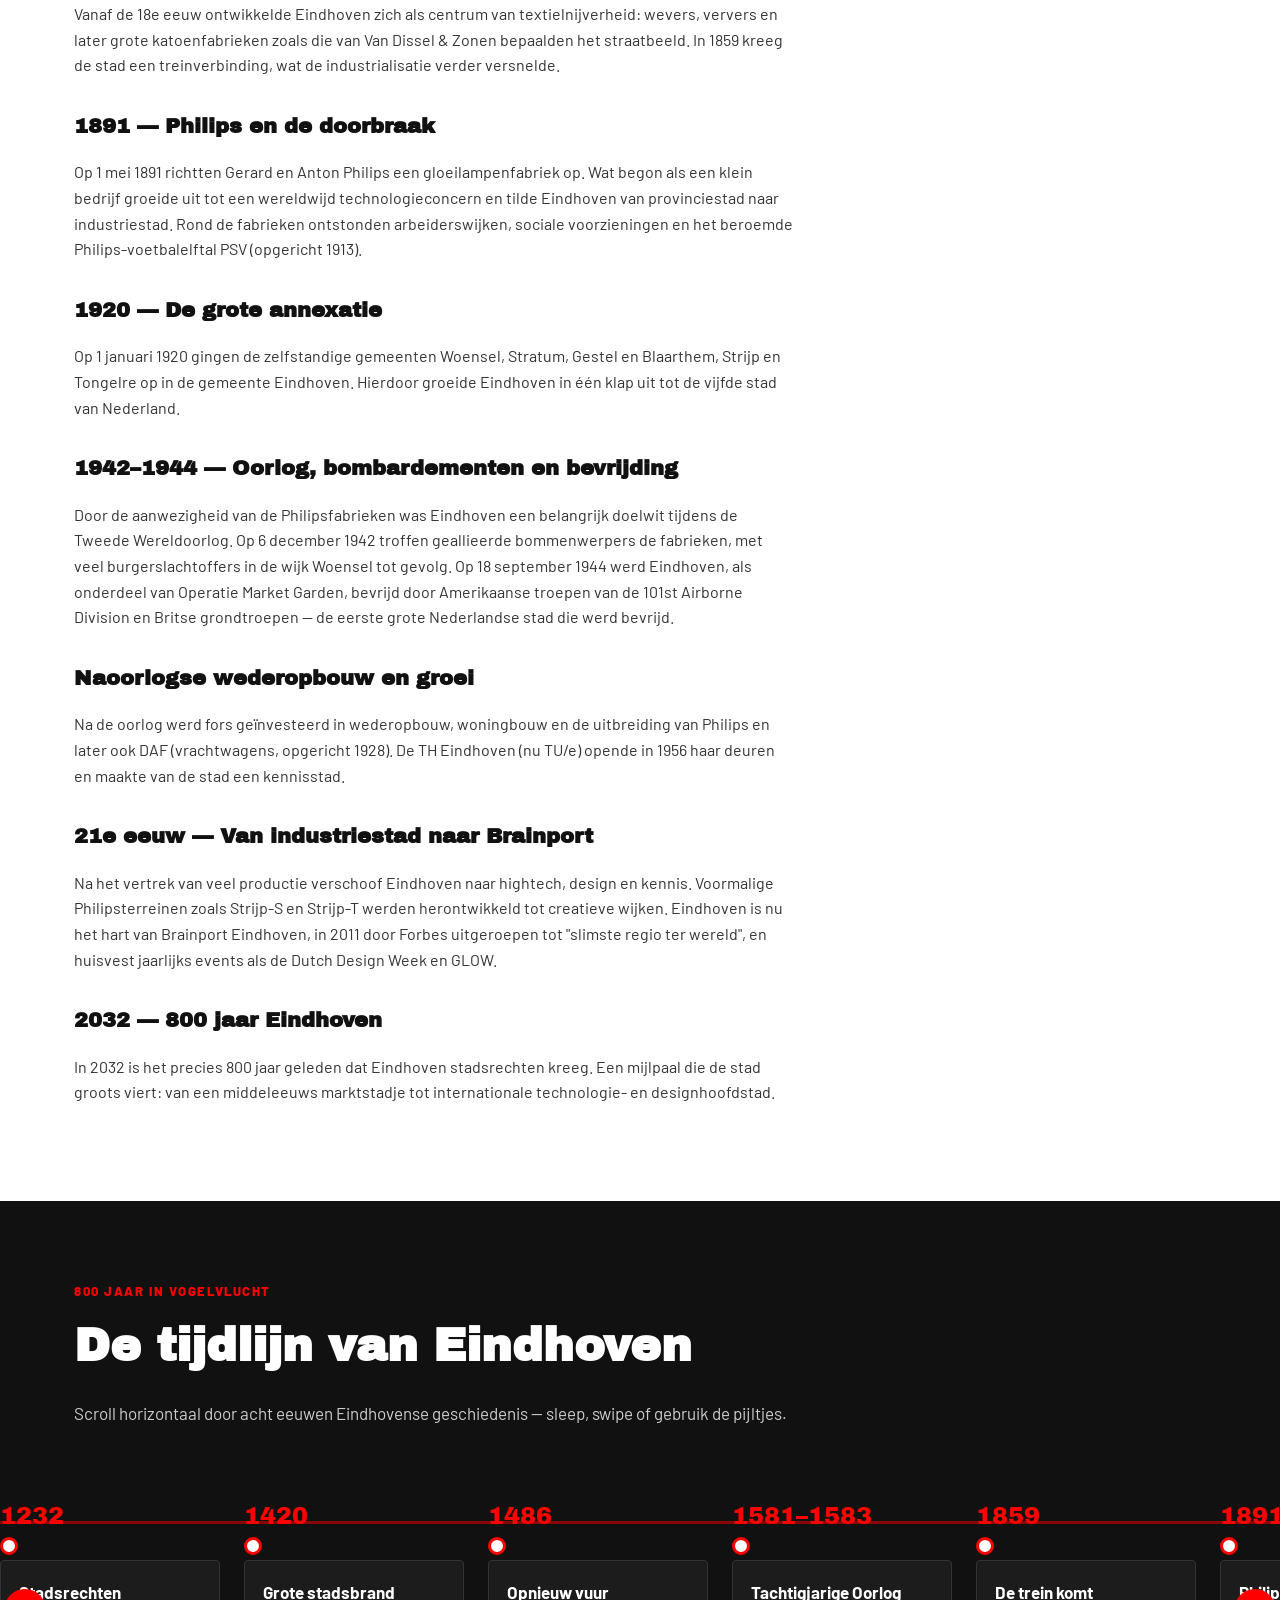
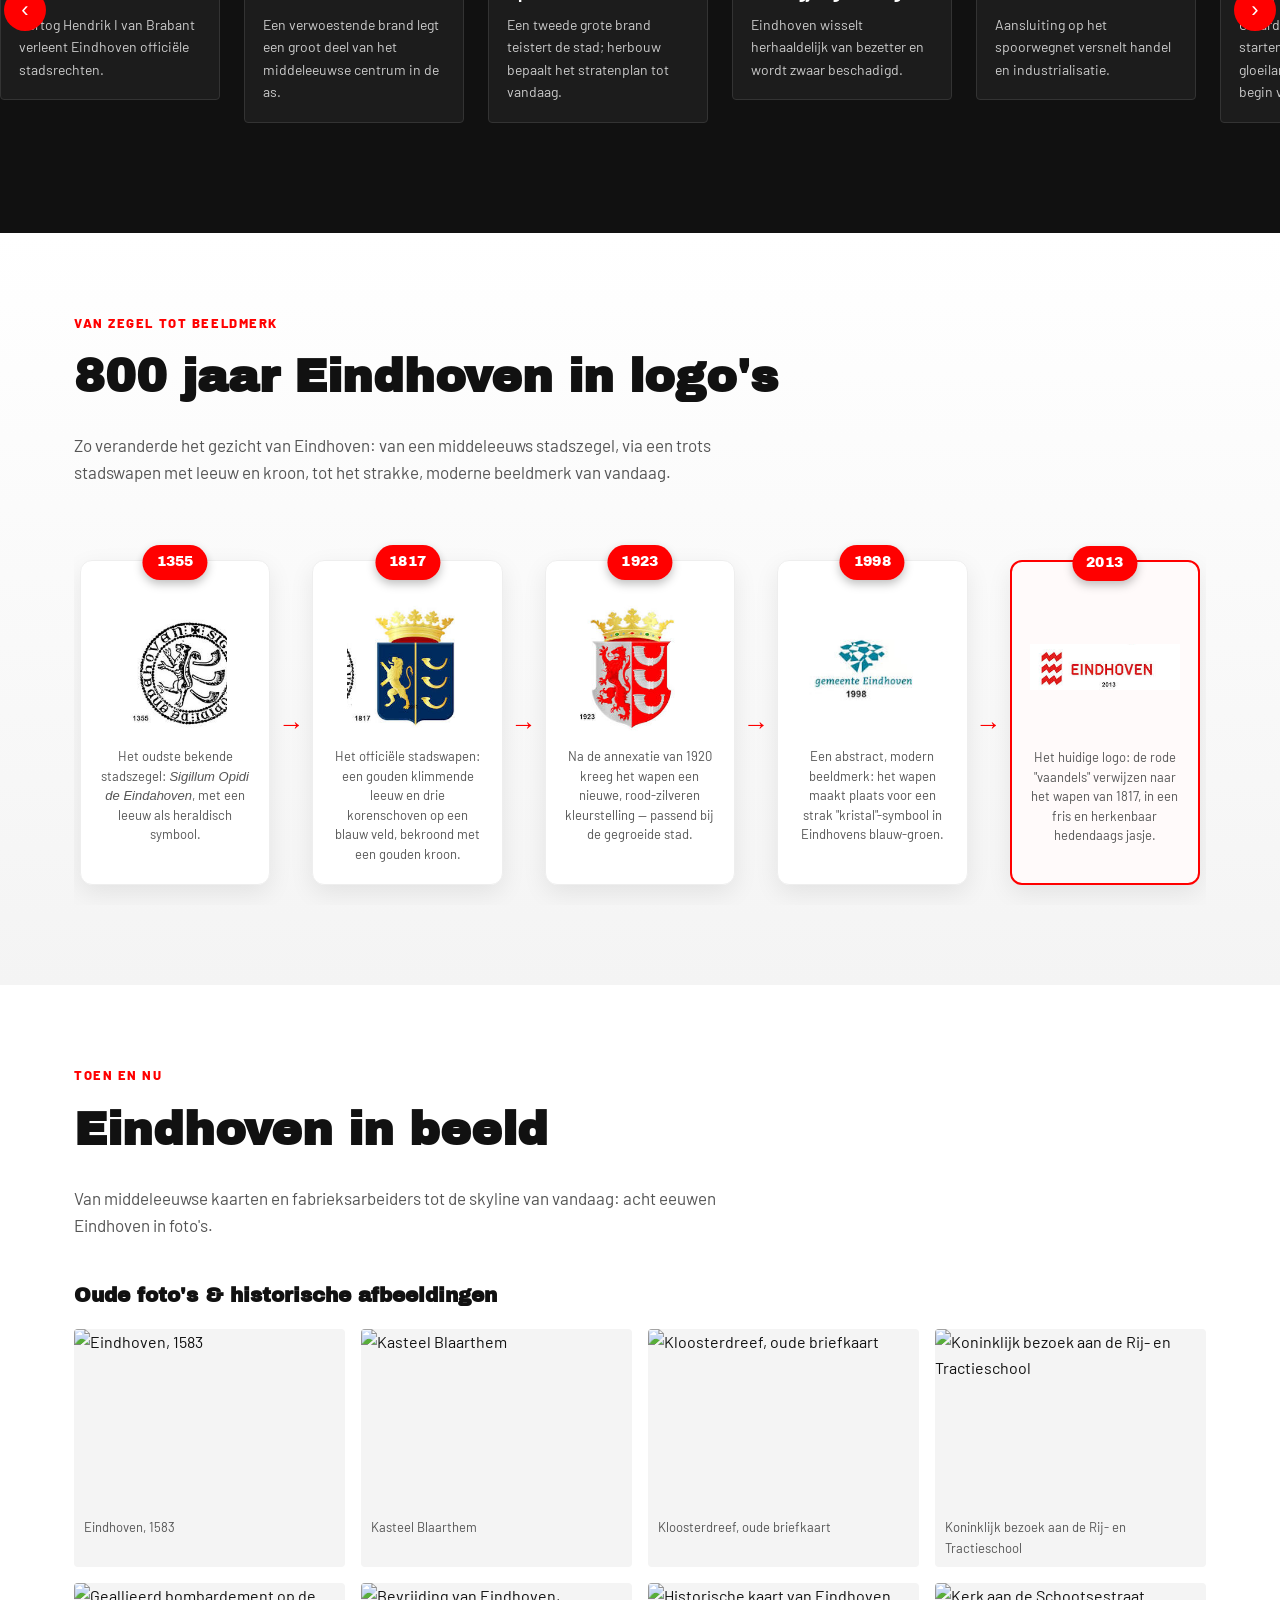
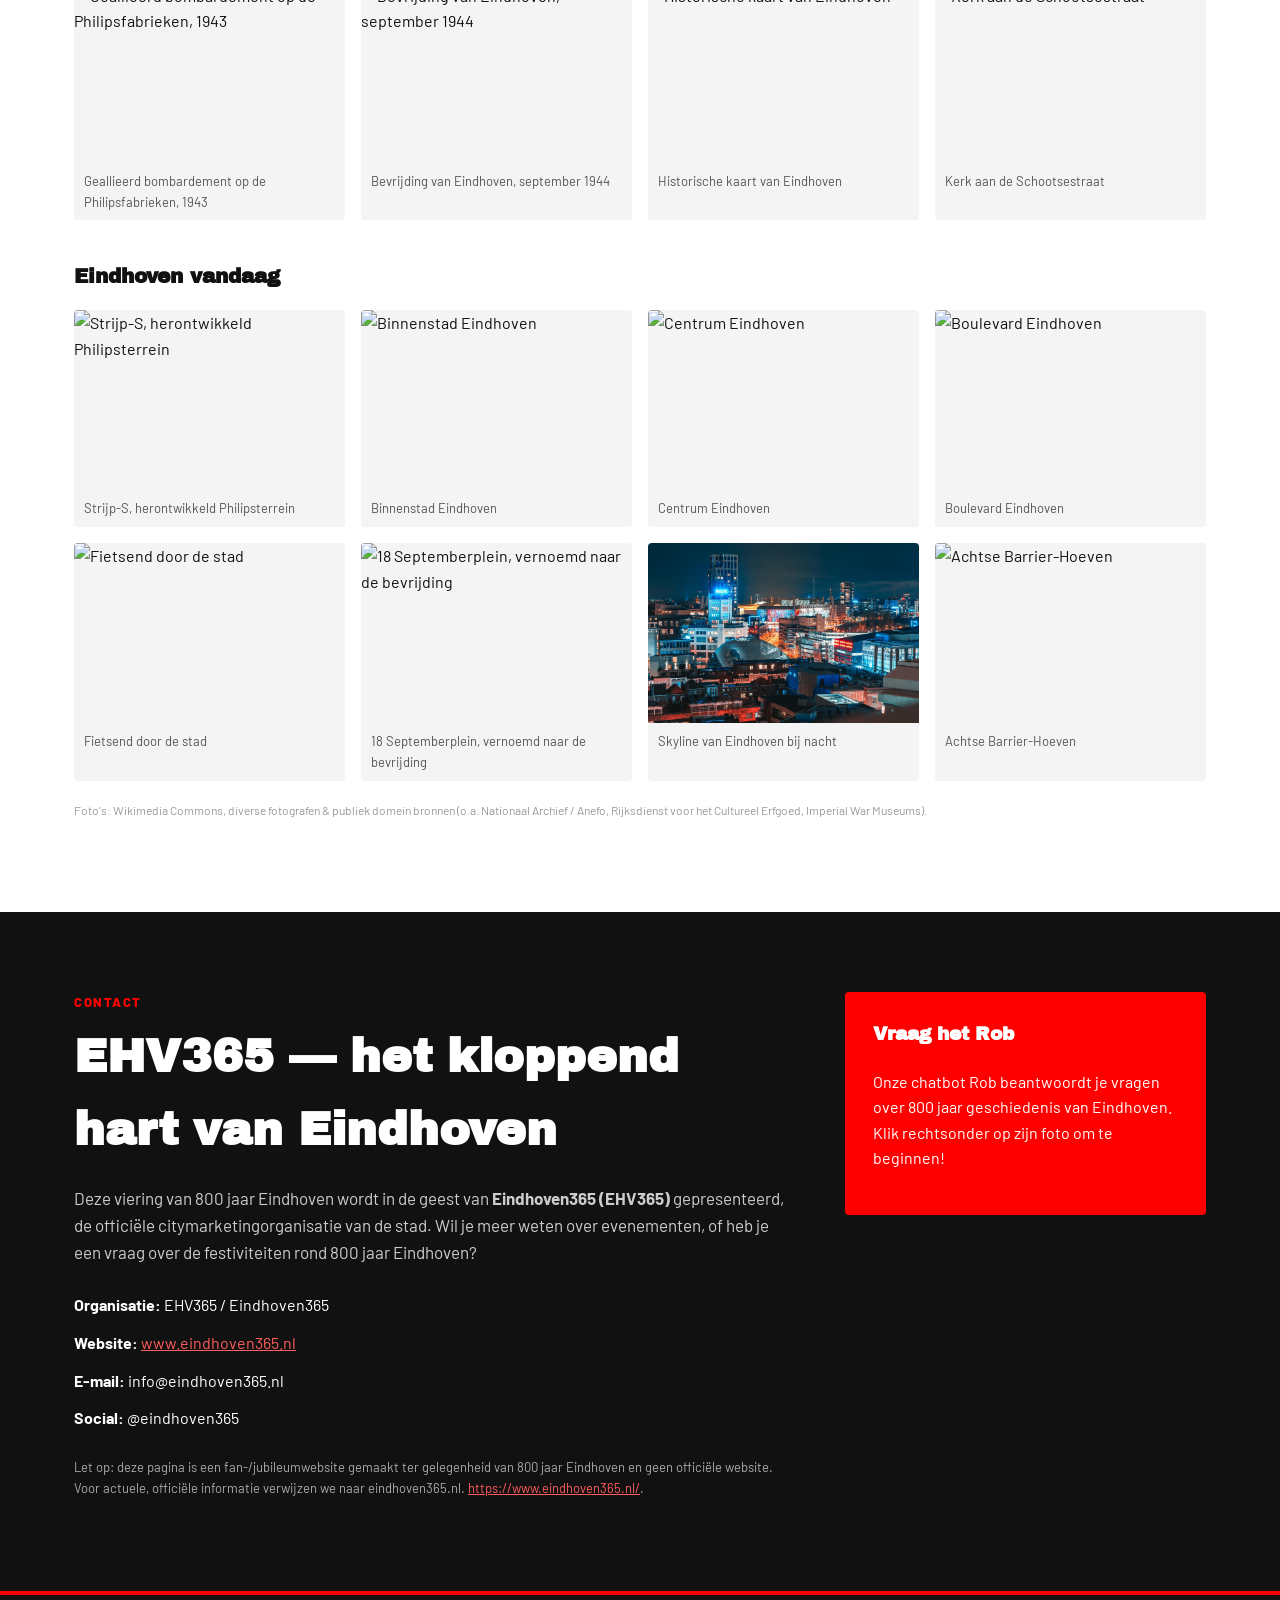
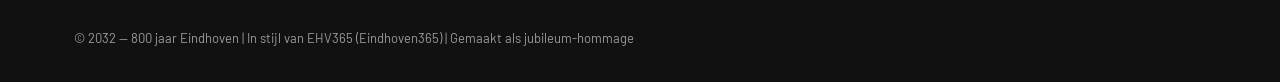
==== commit c78a9578: "Logo naar EST1232, aftelklok in beeld zonder scrollen, nieuwe logo-evolutie sectie" ====
--- a/index.html
+++ b/index.html
@@ -15,10 +15,11 @@
 
 <header class="site-header">
   <div class="header-inner">
-    <a href="#top" class="logo">EINDHOVEN<span>800</span></a>
+    <a href="#top" class="logo">EST<span>1232</span></a>
     <nav class="main-nav">
       <a href="#geschiedenis">Geschiedenis</a>
       <a href="#tijdlijn">Tijdlijn</a>
+      <a href="#logos">Logo's</a>
       <a href="#fotos">Foto's</a>
       <a href="#contact">Contact</a>
       <a href="admin.html" class="nav-admin">Beheer</a>
@@ -32,38 +33,38 @@
   </div>
   <div class="hero-overlay"></div>
   <div class="hero-content">
-    <p class="hero-kicker" id="hero-kicker">1232 — 2032</p>
-    <h1 id="hero-title">800 JAAR<br>EINDHOVEN</h1>
-    <p class="hero-sub" id="hero-sub">Van middeleeuws stadje met stadsrechten tot dé Brainport van Nederland. Ontdek acht eeuwen geschiedenis, verteld in beeld, tijdlijn en verhaal.</p>
-    <a href="#tijdlijn" class="btn-primary">Bekijk de tijdlijn ↓</a>
-  </div>
-</section>
-
-<section id="aftelklok" class="countdown-section">
-  <div class="container">
-    <p class="countdown-label" id="countdown-label">Nog tot 800 jaar Eindhoven</p>
-    <div class="countdown-clock" id="countdown-clock">
-      <div class="countdown-unit">
-        <span class="countdown-number" id="cd-days">0000</span>
-        <span class="countdown-word">dagen</span>
-      </div>
-      <div class="countdown-sep">:</div>
-      <div class="countdown-unit">
-        <span class="countdown-number" id="cd-hours">00</span>
-        <span class="countdown-word">uren</span>
-      </div>
-      <div class="countdown-sep">:</div>
-      <div class="countdown-unit">
-        <span class="countdown-number" id="cd-minutes">00</span>
-        <span class="countdown-word">minuten</span>
-      </div>
-      <div class="countdown-sep">:</div>
-      <div class="countdown-unit">
-        <span class="countdown-number" id="cd-seconds">00</span>
-        <span class="countdown-word">seconden</span>
-      </div>
-    </div>
-    <p class="countdown-date" id="countdown-date"></p>
+    <div class="hero-text">
+      <p class="hero-kicker" id="hero-kicker">1232 — 2032</p>
+      <h1 id="hero-title">800 JAAR<br>EINDHOVEN</h1>
+      <p class="hero-sub" id="hero-sub">Van middeleeuws stadje met stadsrechten tot dé Brainport van Nederland. Ontdek acht eeuwen geschiedenis, verteld in beeld, tijdlijn en verhaal.</p>
+      <a href="#tijdlijn" class="btn-primary">Bekijk de tijdlijn ↓</a>
+    </div>
+
+    <div class="hero-countdown" id="aftelklok">
+      <p class="countdown-label" id="countdown-label">Nog tot 800 jaar Eindhoven</p>
+      <div class="countdown-clock" id="countdown-clock">
+        <div class="countdown-unit">
+          <span class="countdown-number" id="cd-days">0000</span>
+          <span class="countdown-word">dagen</span>
+        </div>
+        <div class="countdown-sep">:</div>
+        <div class="countdown-unit">
+          <span class="countdown-number" id="cd-hours">00</span>
+          <span class="countdown-word">uren</span>
+        </div>
+        <div class="countdown-sep">:</div>
+        <div class="countdown-unit">
+          <span class="countdown-number" id="cd-minutes">00</span>
+          <span class="countdown-word">minuten</span>
+        </div>
+        <div class="countdown-sep">:</div>
+        <div class="countdown-unit">
+          <span class="countdown-number" id="cd-seconds">00</span>
+          <span class="countdown-word">seconden</span>
+        </div>
+      </div>
+      <p class="countdown-date" id="countdown-date"></p>
+    </div>
   </div>
 </section>
 
@@ -101,6 +102,46 @@
       </div>
     </div>
     <button class="tl-arrow tl-arrow-right" aria-label="Scroll rechts">›</button>
+  </div>
+</section>
+
+<section id="logos" class="section logos-section">
+  <div class="container">
+    <p class="eyebrow">Van zegel tot beeldmerk</p>
+    <h2>800 jaar Eindhoven in logo's</h2>
+    <p class="section-intro">Zo veranderde het gezicht van Eindhoven: van een middeleeuws stadszegel, via een trots stadswapen met leeuw en kroon, tot het strakke, moderne beeldmerk van vandaag.</p>
+
+    <div class="logo-evolution">
+      <div class="logo-card">
+        <span class="logo-year">1355</span>
+        <div class="logo-frame"><img src="assets/img/logos/1355.png" alt="Stadszegel van Eindhoven, 1355" /></div>
+        <p class="logo-caption">Het oudste bekende stadszegel: <em>Sigillum Opidi de Eindahoven</em>, met een leeuw als heraldisch symbool.</p>
+      </div>
+      <div class="logo-arrow">→</div>
+      <div class="logo-card">
+        <span class="logo-year">1817</span>
+        <div class="logo-frame"><img src="assets/img/logos/1817.png" alt="Stadswapen van Eindhoven, 1817" /></div>
+        <p class="logo-caption">Het officiële stadswapen: een gouden klimmende leeuw en drie korenschoven op een blauw veld, bekroond met een gouden kroon.</p>
+      </div>
+      <div class="logo-arrow">→</div>
+      <div class="logo-card">
+        <span class="logo-year">1923</span>
+        <div class="logo-frame"><img src="assets/img/logos/1923.png" alt="Stadswapen van Eindhoven na de annexatie, 1923" /></div>
+        <p class="logo-caption">Na de annexatie van 1920 kreeg het wapen een nieuwe, rood-zilveren kleurstelling — passend bij de gegroeide stad.</p>
+      </div>
+      <div class="logo-arrow">→</div>
+      <div class="logo-card">
+        <span class="logo-year">1998</span>
+        <div class="logo-frame"><img src="assets/img/logos/1998.png" alt="Beeldmerk gemeente Eindhoven, 1998" /></div>
+        <p class="logo-caption">Een abstract, modern beeldmerk: het wapen maakt plaats voor een strak "kristal"-symbool in Eindhovens blauw-groen.</p>
+      </div>
+      <div class="logo-arrow">→</div>
+      <div class="logo-card logo-card-current">
+        <span class="logo-year">2013</span>
+        <div class="logo-frame"><img src="assets/img/logos/2013.png" alt="Huidig logo van Eindhoven, 2013" /></div>
+        <p class="logo-caption">Het huidige logo: de rode "vaandels" verwijzen naar het wapen van 1817, in een fris en herkenbaar hedendaags jasje.</p>
+      </div>
+    </div>
   </div>
 </section>
 
--- a/style.css
+++ b/style.css
@@ -90,9 +90,10 @@
 /* Hero */
 .hero {
   position: relative;
-  min-height: 88vh;
-  display: flex;
-  align-items: flex-end;
+  height: calc(100vh - 90px);
+  min-height: 560px;
+  max-height: 900px;
+  display: flex;
   overflow: hidden;
   color: var(--white);
 }
@@ -101,33 +102,37 @@
 .hero-overlay {
   position: absolute;
   inset: 0;
-  background: linear-gradient(180deg, rgba(0,0,0,.35) 0%, rgba(0,0,0,.55) 60%, rgba(0,0,0,.85) 100%);
+  background: linear-gradient(180deg, rgba(0,0,0,.35) 0%, rgba(0,0,0,.55) 55%, rgba(0,0,0,.88) 100%);
 }
 .hero-content {
   position: relative;
   z-index: 2;
-  padding: 60px 24px 70px;
-  max-width: 900px;
+  max-width: 960px;
   margin: 0 auto;
   width: 100%;
+  padding: clamp(14px, 3vh, 32px) 24px;
+  display: flex;
+  flex-direction: column;
+  justify-content: center;
+  gap: clamp(14px, 3.5vh, 30px);
 }
 .hero-kicker {
   font-weight: 800;
   letter-spacing: 0.15em;
   color: var(--red);
-  font-size: 15px;
-  margin: 0 0 10px;
+  font-size: clamp(12px, 1.6vw, 15px);
+  margin: 0 0 8px;
 }
 .hero h1 {
   font-family: var(--font-display);
-  font-size: clamp(42px, 8vw, 96px);
-  line-height: 0.95;
-  margin: 0 0 20px;
+  font-size: clamp(30px, 6vw, 70px);
+  line-height: 0.98;
+  margin: 0 0 14px;
 }
 .hero-sub {
-  font-size: 18px;
+  font-size: clamp(13px, 1.6vw, 17px);
   max-width: 620px;
-  margin: 0 0 28px;
+  margin: 0 0 18px;
 }
 .btn-primary {
   display: inline-block;
@@ -143,63 +148,63 @@
 }
 .btn-primary:hover { background: var(--red-dark); transform: translateY(-2px); }
 
-/* Countdown */
-.countdown-section {
-  background: var(--black);
-  color: var(--white);
-  text-align: center;
-  padding: 50px 24px;
-  border-bottom: 4px solid var(--red);
+/* Countdown (in hero) */
+.hero-countdown {
+  border-top: 1px solid rgba(255,255,255,.25);
+  padding-top: clamp(12px, 2.5vh, 22px);
 }
 .countdown-label {
   text-transform: uppercase;
-  letter-spacing: 0.15em;
+  letter-spacing: 0.12em;
   font-weight: 800;
   color: var(--red);
-  font-size: 15px;
-  margin: 0 0 20px;
+  font-size: clamp(11px, 1.3vw, 14px);
+  margin: 0 0 10px;
 }
 .countdown-clock {
   display: flex;
-  justify-content: center;
+  justify-content: flex-start;
   align-items: center;
-  gap: clamp(6px, 2vw, 22px);
+  gap: clamp(4px, 1.6vw, 16px);
   flex-wrap: wrap;
 }
 .countdown-unit {
   display: flex;
   flex-direction: column;
   align-items: center;
-  min-width: 90px;
+  min-width: 54px;
 }
 .countdown-number {
   font-family: var(--font-display);
-  font-size: clamp(40px, 9vw, 96px);
+  font-size: clamp(20px, 4.2vw, 46px);
   line-height: 1;
   color: var(--white);
   font-variant-numeric: tabular-nums;
 }
 .countdown-word {
-  margin-top: 8px;
+  margin-top: 4px;
   text-transform: uppercase;
-  font-size: 13px;
-  letter-spacing: 0.1em;
+  font-size: clamp(9px, 1vw, 11px);
+  letter-spacing: 0.08em;
   color: #bbb;
 }
 .countdown-sep {
   font-family: var(--font-display);
-  font-size: clamp(30px, 6vw, 70px);
+  font-size: clamp(16px, 3vw, 34px);
   color: var(--red);
-  transform: translateY(-10px);
+  transform: translateY(-6px);
 }
 .countdown-date {
-  margin-top: 24px;
+  margin-top: 10px;
   color: #999;
-  font-size: 14px;
+  font-size: clamp(11px, 1.2vw, 13px);
+}
+@media (max-height: 700px) {
+  .hero-sub { display: none; }
 }
 @media (max-width: 560px) {
   .countdown-sep { display: none; }
-  .countdown-unit { min-width: 70px; }
+  .countdown-unit { min-width: 46px; }
 }
 
 /* Sections */
@@ -353,6 +358,85 @@
 .tl-arrow-right { right: 4px; }
 .tl-arrow:hover { background: var(--red-dark); }
 
+/* Logo-evolutie */
+.logos-section {
+  background: linear-gradient(180deg, #ffffff 0%, #f4f4f4 100%);
+  overflow: hidden;
+}
+.logo-evolution {
+  margin-top: 44px;
+  display: flex;
+  align-items: stretch;
+  gap: 6px;
+  overflow-x: auto;
+  padding: 30px 6px 20px;
+}
+.logo-card {
+  position: relative;
+  flex: 1 1 200px;
+  min-width: 190px;
+  background: var(--white);
+  border-radius: 12px;
+  padding: 26px 18px 20px;
+  box-shadow: 0 8px 24px rgba(0,0,0,.08);
+  border: 1px solid #eee;
+  text-align: center;
+  transition: transform .25s, box-shadow .25s;
+}
+.logo-card:hover {
+  transform: translateY(-8px) scale(1.03);
+  box-shadow: 0 16px 34px rgba(0,0,0,.16);
+  z-index: 3;
+}
+.logo-card-current {
+  border: 2px solid var(--red);
+  background: #fffafa;
+}
+.logo-year {
+  position: absolute;
+  top: -16px;
+  left: 50%;
+  transform: translateX(-50%);
+  background: var(--red);
+  color: var(--white);
+  font-family: var(--font-display);
+  font-size: 14px;
+  padding: 6px 14px;
+  border-radius: 20px;
+  box-shadow: 0 4px 10px rgba(0,0,0,.25);
+  letter-spacing: 0.02em;
+}
+.logo-frame {
+  height: 130px;
+  display: flex;
+  align-items: center;
+  justify-content: center;
+  margin: 14px 0 16px;
+}
+.logo-frame img {
+  max-height: 100%;
+  max-width: 100%;
+  object-fit: contain;
+}
+.logo-caption {
+  font-size: 13px;
+  color: #555;
+  margin: 0;
+  line-height: 1.5;
+}
+.logo-arrow {
+  align-self: center;
+  font-size: 26px;
+  color: var(--red);
+  font-weight: 800;
+  flex: 0 0 auto;
+  padding: 0 2px;
+}
+@media (max-width: 900px) {
+  .logo-evolution { flex-wrap: nowrap; }
+  .logo-card { min-width: 220px; }
+}
+
 /* Gallery */
 .gallery-heading {
   font-family: var(--font-display);
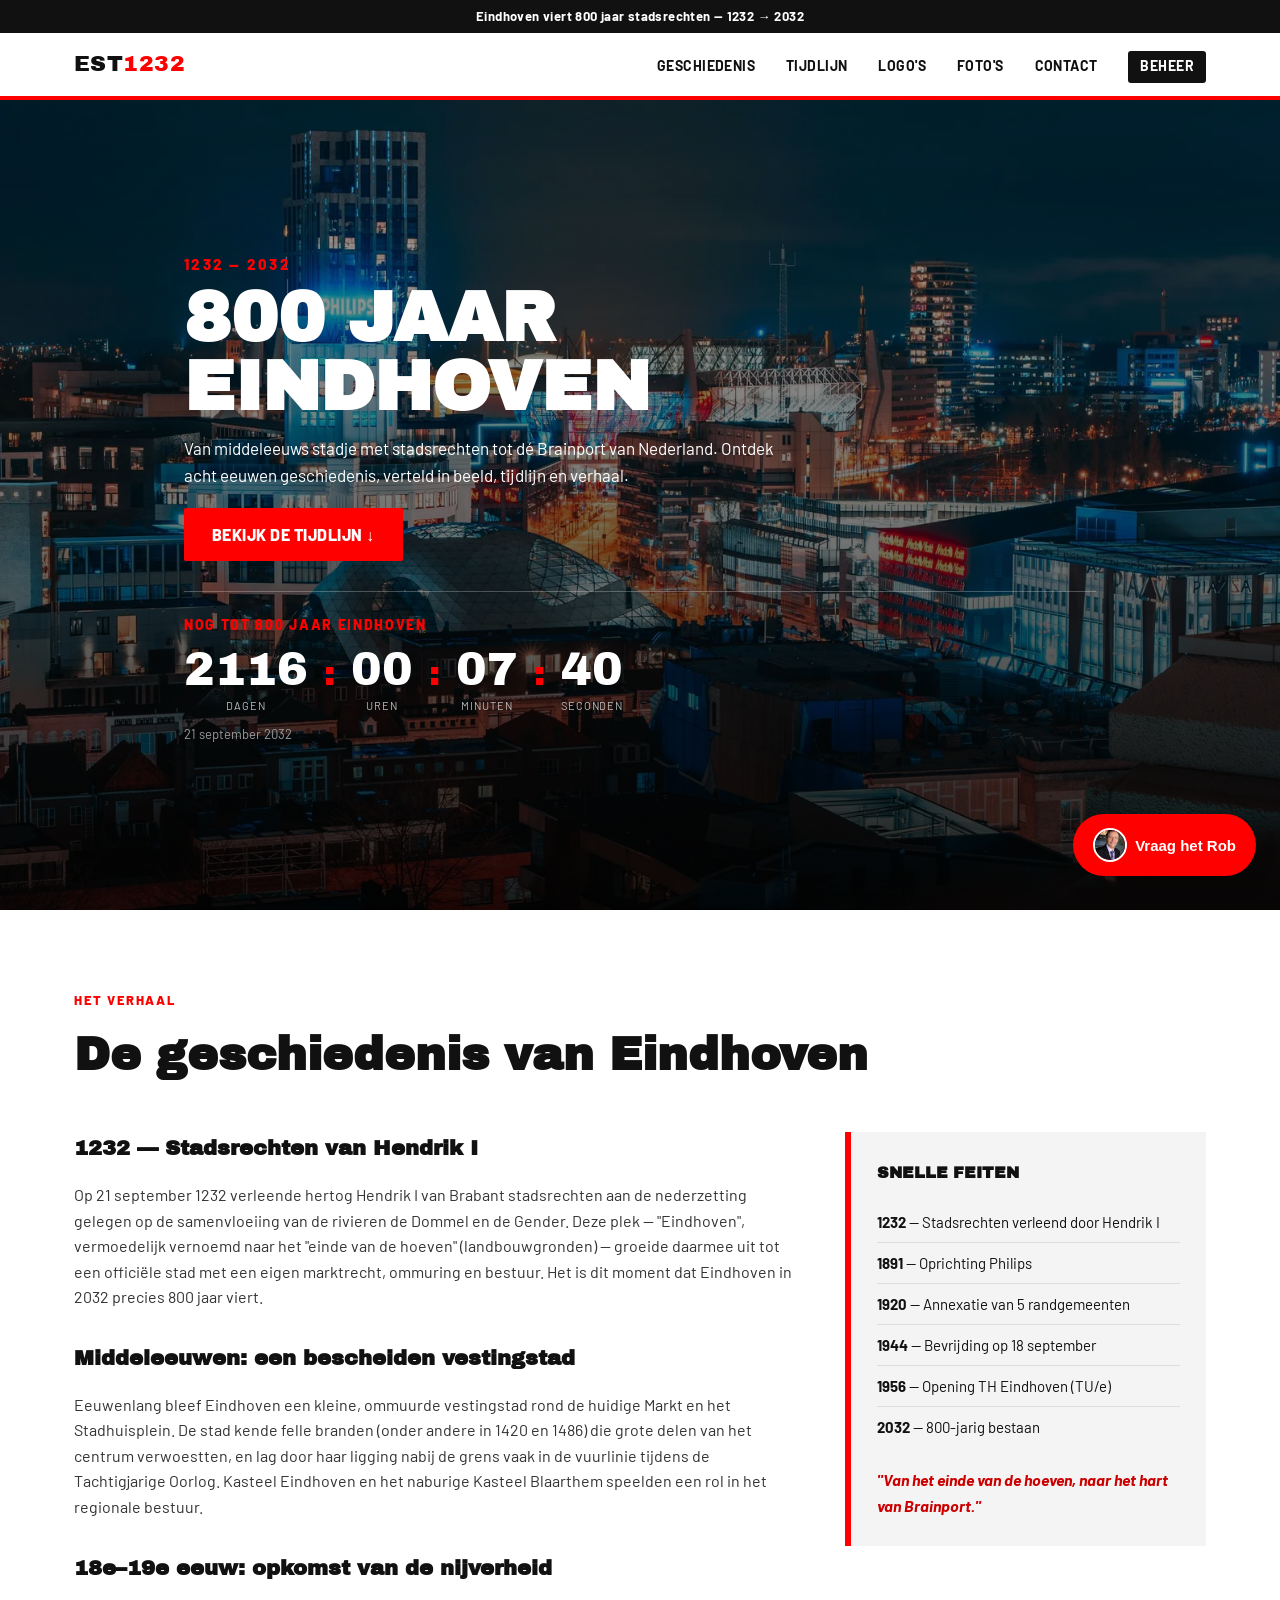
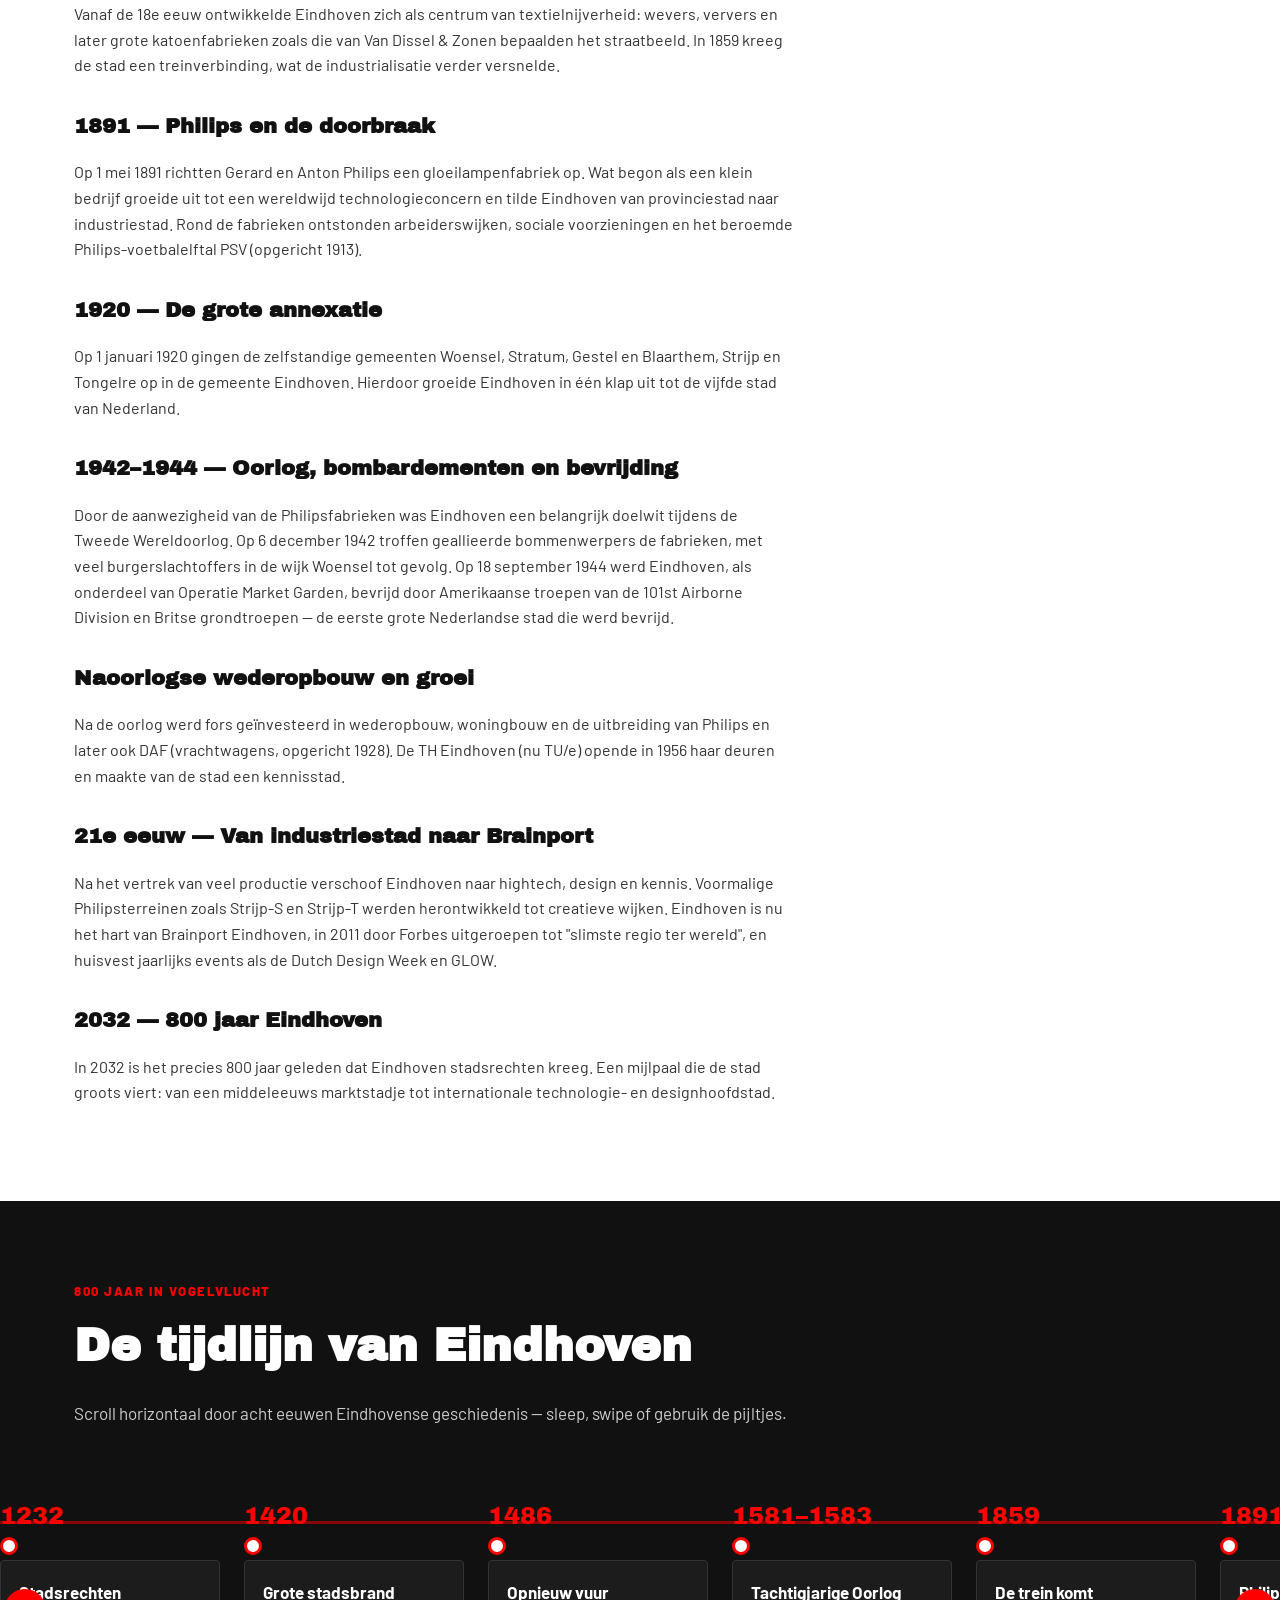
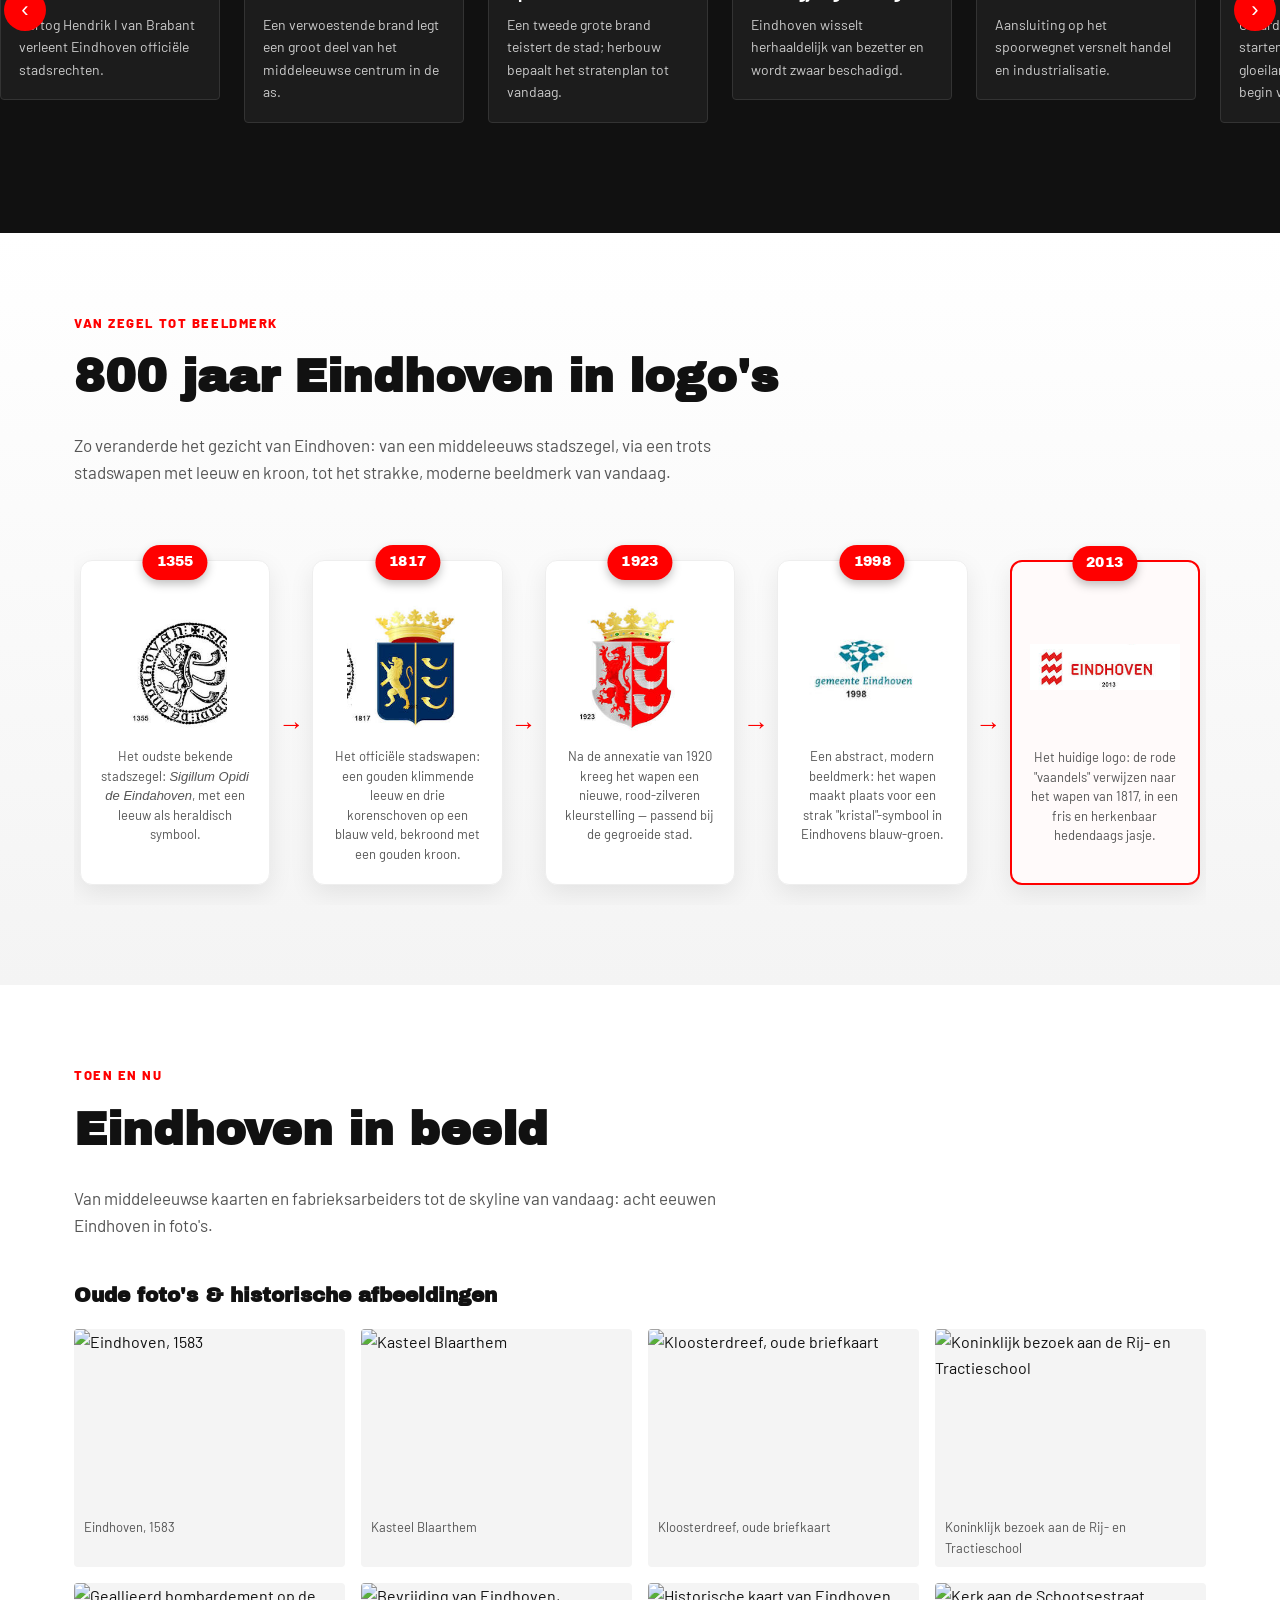
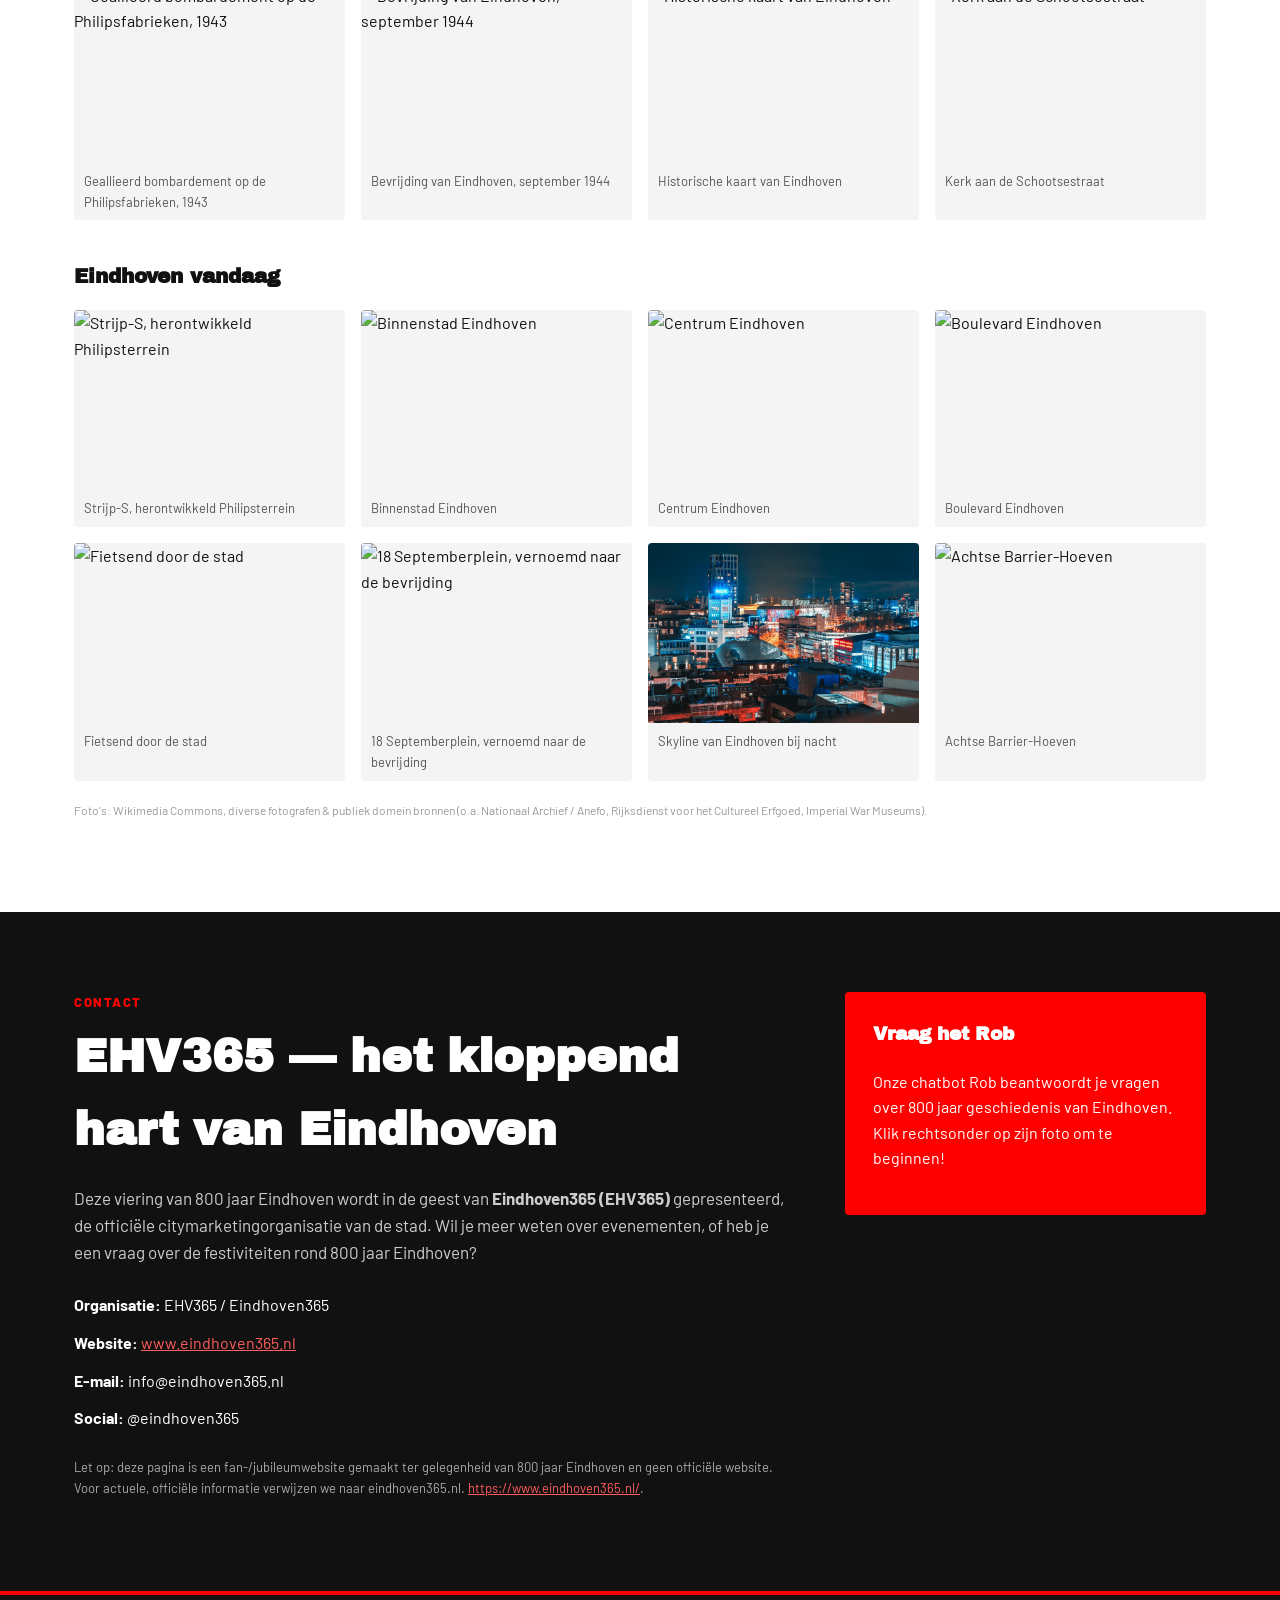
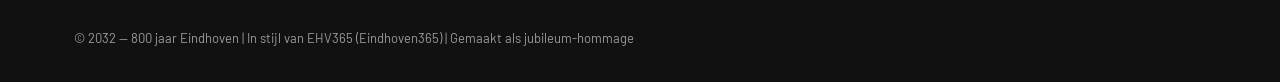
==== commit 1794ee1f: "Cache-busting versies toevoegen aan scripts/CSS zodat updates direct doorkomen" ====
--- a/index.html
+++ b/index.html
@@ -7,7 +7,7 @@
 <meta name="description" content="Eindhoven bestaat 800 jaar! Ontdek de geschiedenis van Eindhoven, een scrollbare tijdlijn en honderden oude en moderne foto's." />
 <link rel="preconnect" href="https://upload.wikimedia.org">
 <link href="https://fonts.googleapis.com/css2?family=Archivo+Black&family=Barlow:wght@400;600;700;900&display=swap" rel="stylesheet">
-<link rel="stylesheet" href="style.css" />
+<link rel="stylesheet" href="style.css?v=20260917080054" />
 </head>
 <body>
 
@@ -209,9 +209,9 @@
   </form>
 </div>
 
-<script src="data.js"></script>
-<script src="countdown.js"></script>
-<script src="render.js"></script>
-<script src="script.js"></script>
+<script src="data.js?v=20260917080054"></script>
+<script src="countdown.js?v=20260917080054"></script>
+<script src="render.js?v=20260917080054"></script>
+<script src="script.js?v=20260917080054"></script>
 </body>
 </html>
--- a/style.css
+++ b/style.css
@@ -586,6 +586,16 @@
   align-self: flex-end;
   border-bottom-right-radius: 2px;
 }
+.eindje-msg.eindje-searching {
+  font-style: italic;
+  color: #888;
+  animation: eindje-pulse 1.2s ease-in-out infinite;
+}
+.eindje-msg a { color: var(--red); font-weight: 700; }
+@keyframes eindje-pulse {
+  0%, 100% { opacity: 1; }
+  50% { opacity: 0.5; }
+}
 .eindje-quick {
   display: flex;
   flex-wrap: wrap;
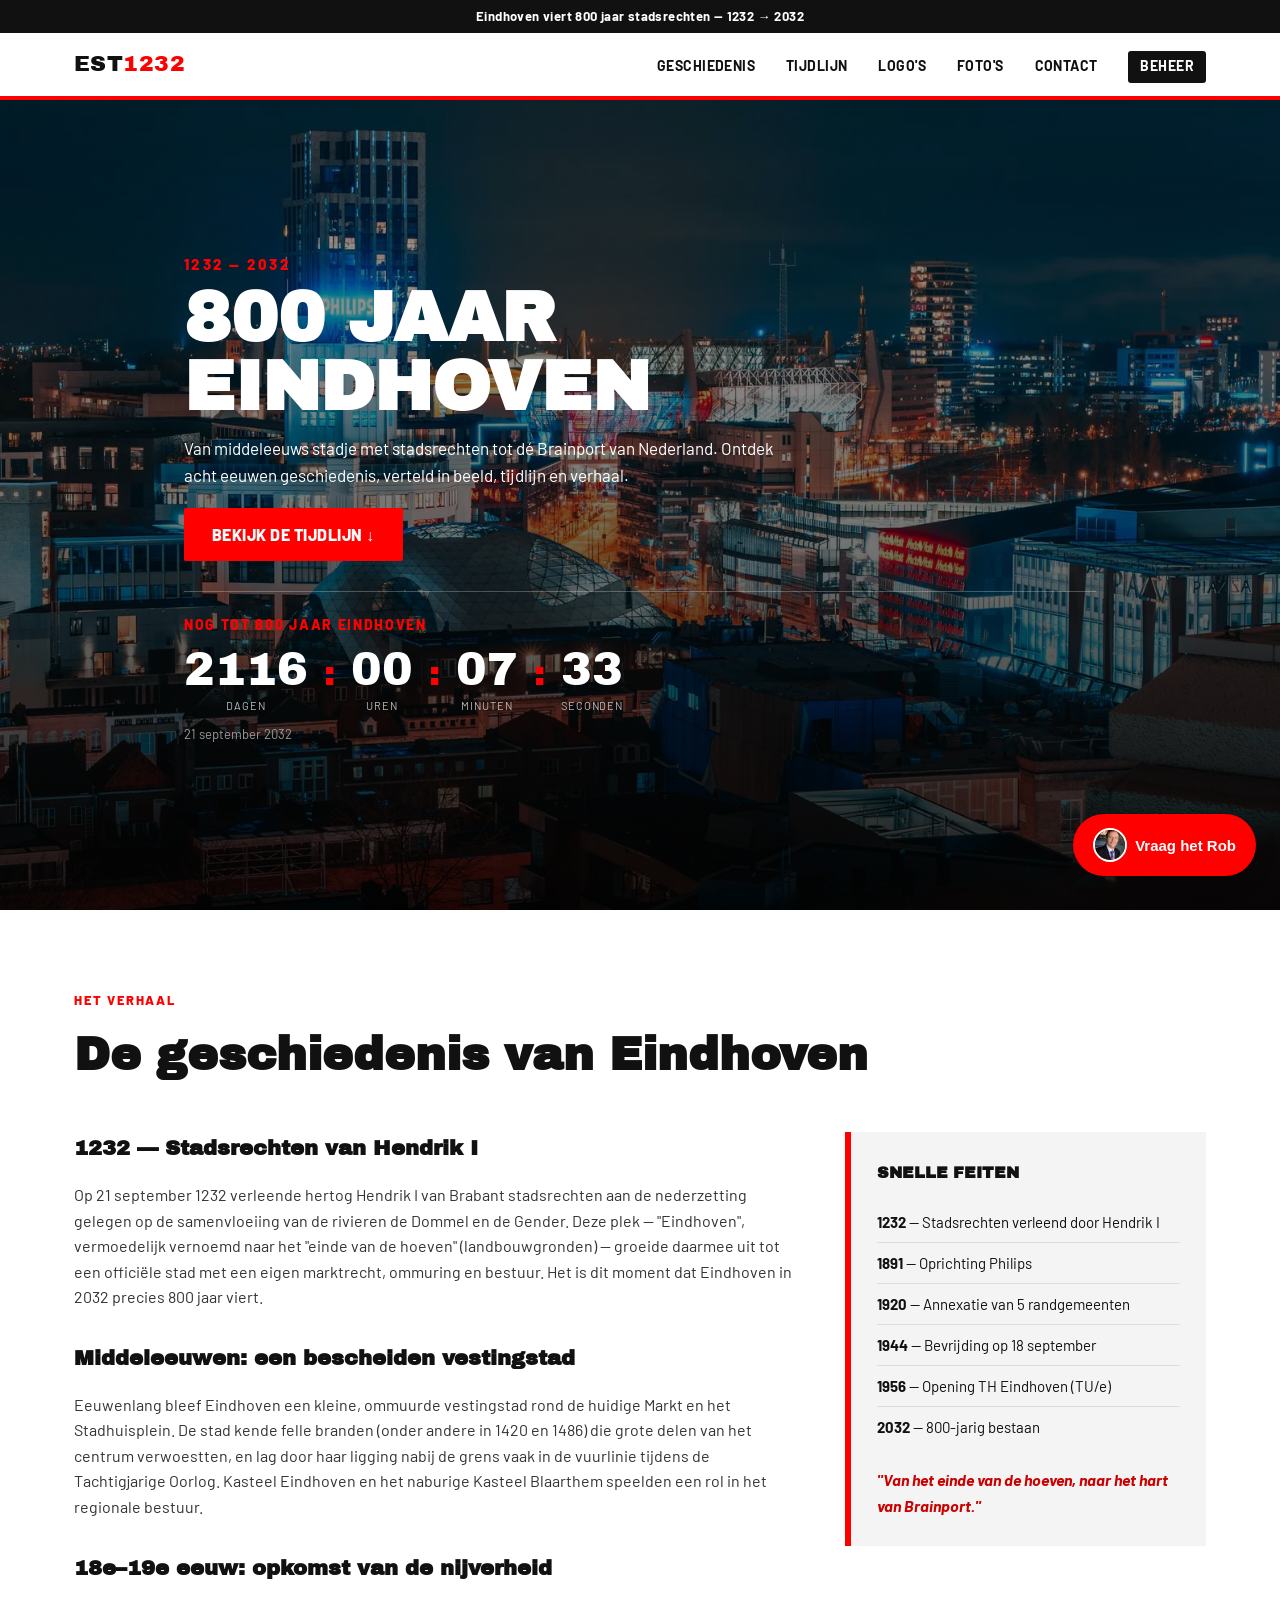
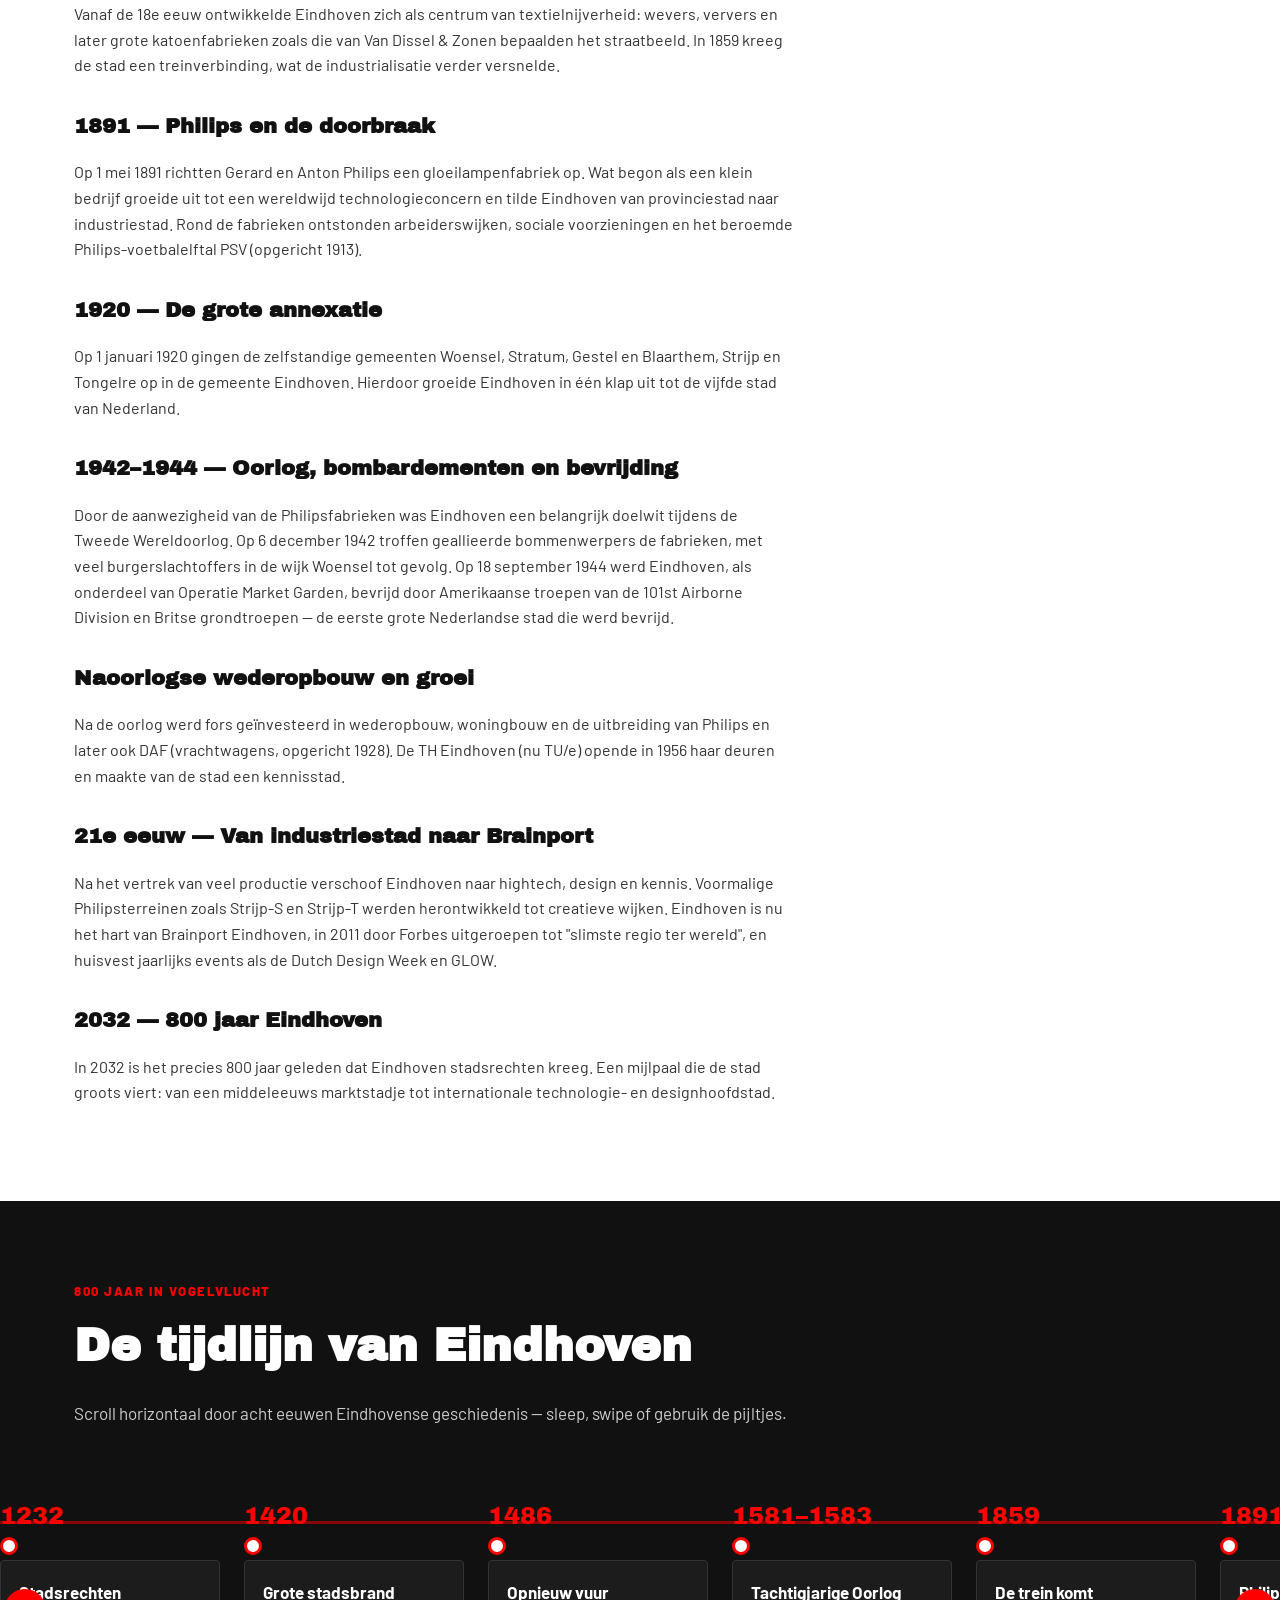
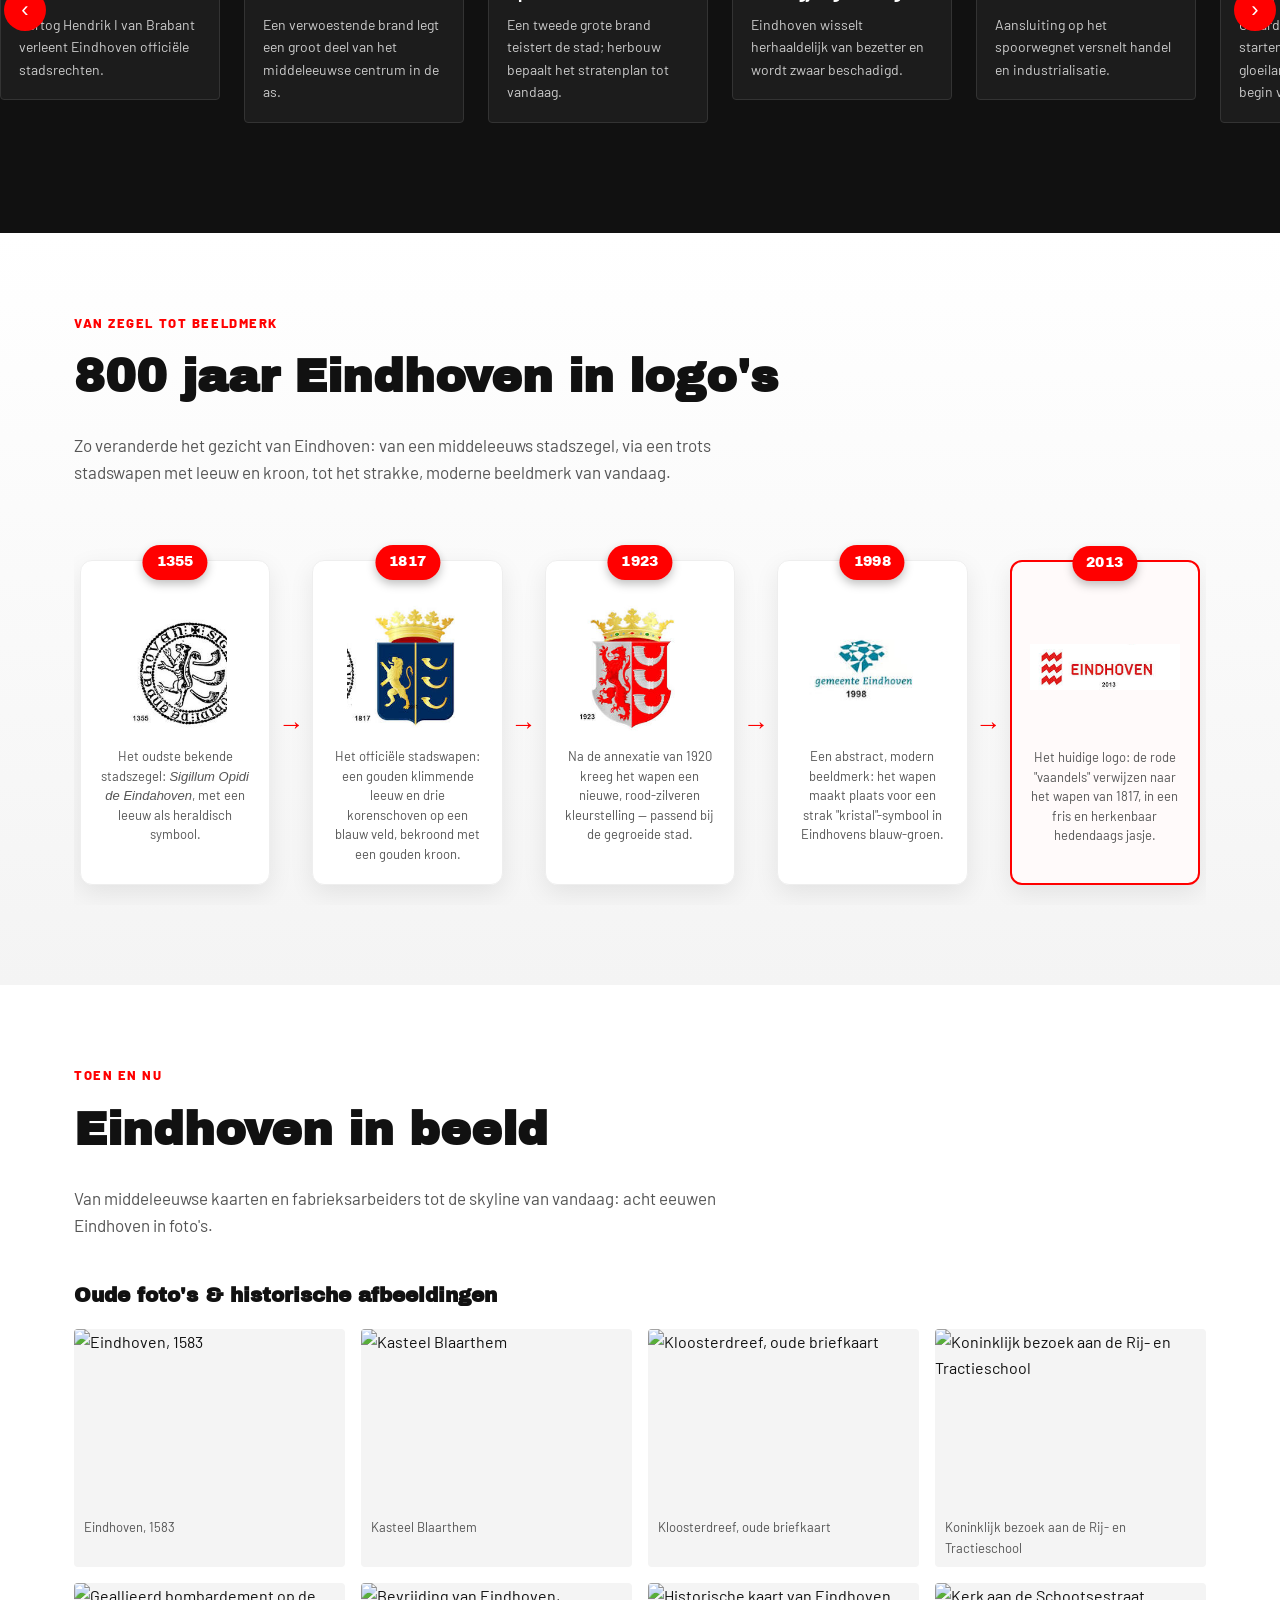
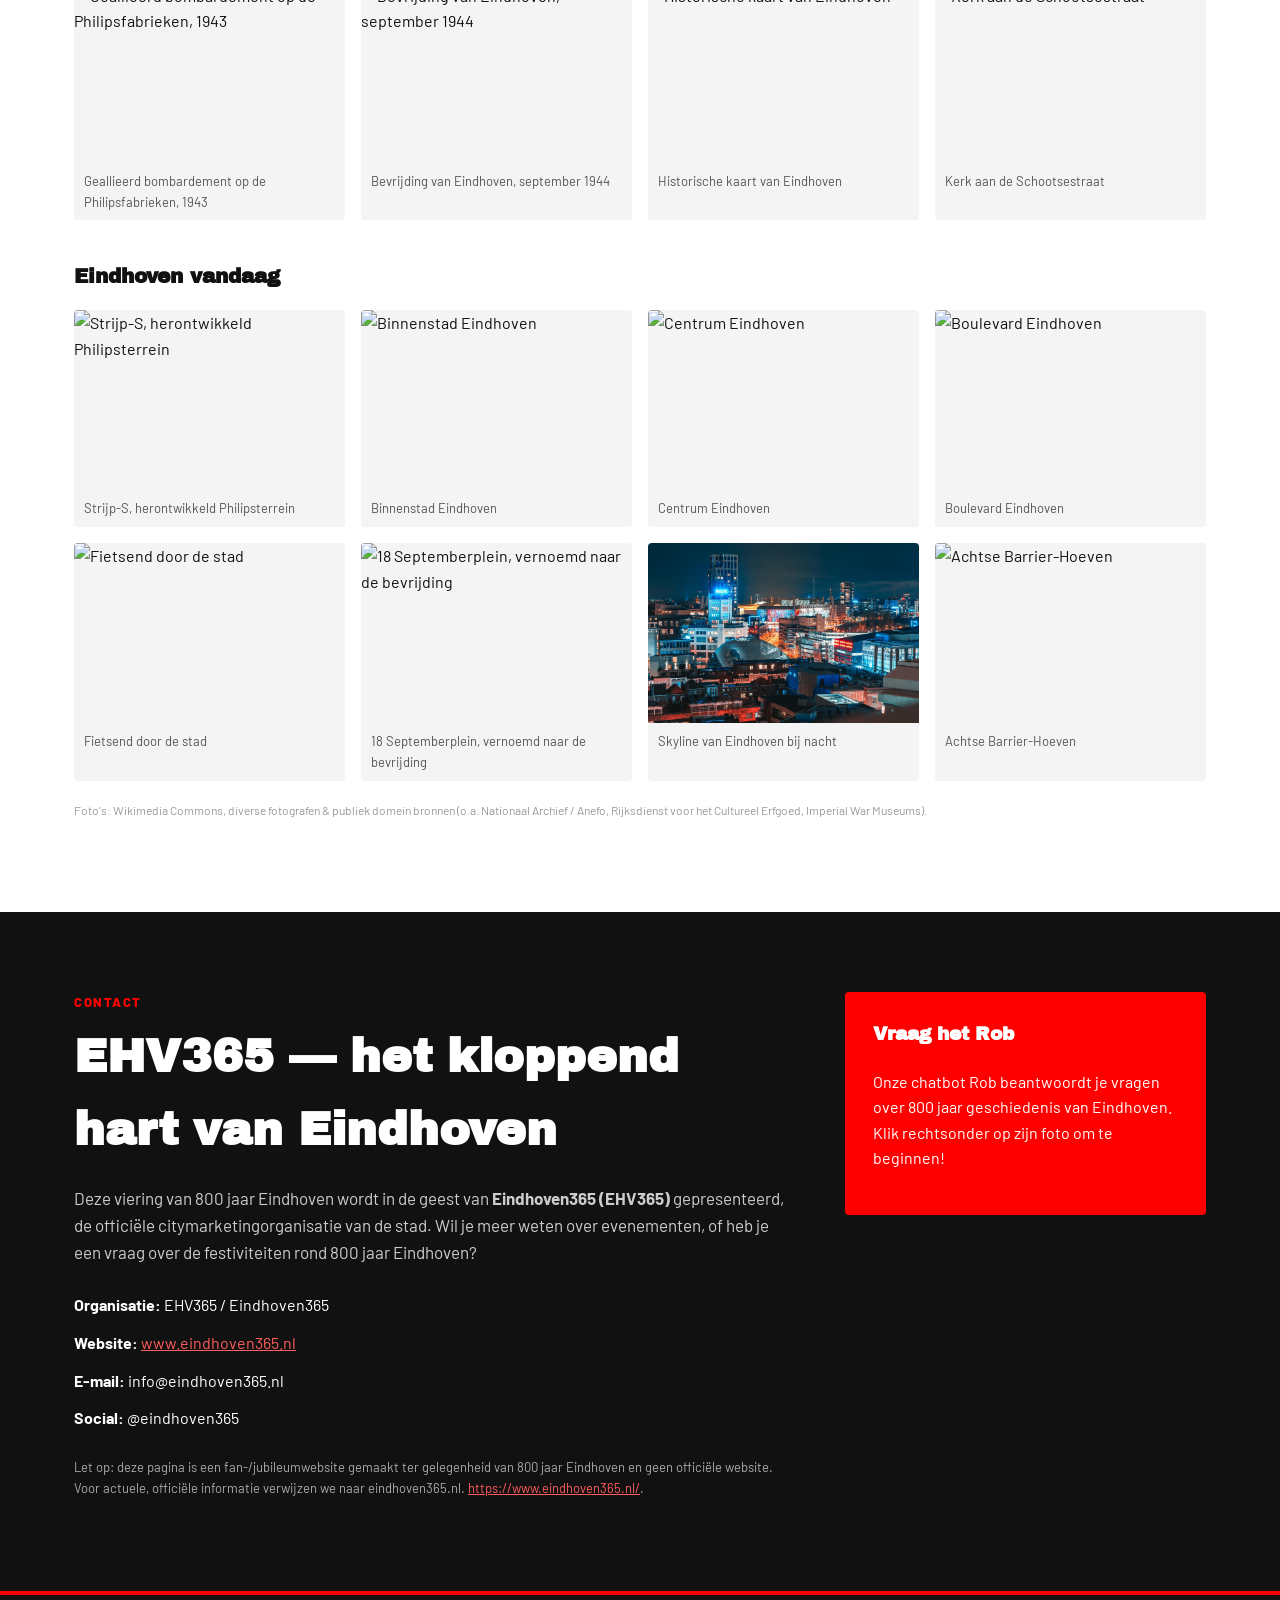
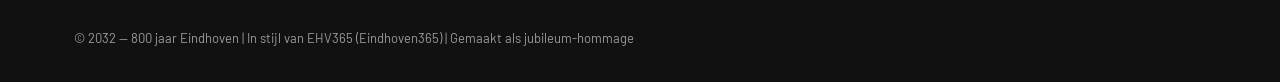
==== commit 437d0ddd: "Rob antwoordt dat hij zelf de leukste/beste burgemeester is" ====
--- a/index.html
+++ b/index.html
@@ -7,7 +7,7 @@
 <meta name="description" content="Eindhoven bestaat 800 jaar! Ontdek de geschiedenis van Eindhoven, een scrollbare tijdlijn en honderden oude en moderne foto's." />
 <link rel="preconnect" href="https://upload.wikimedia.org">
 <link href="https://fonts.googleapis.com/css2?family=Archivo+Black&family=Barlow:wght@400;600;700;900&display=swap" rel="stylesheet">
-<link rel="stylesheet" href="style.css?v=20260917080054" />
+<link rel="stylesheet" href="style.css?v=20260917080220" />
 </head>
 <body>
 
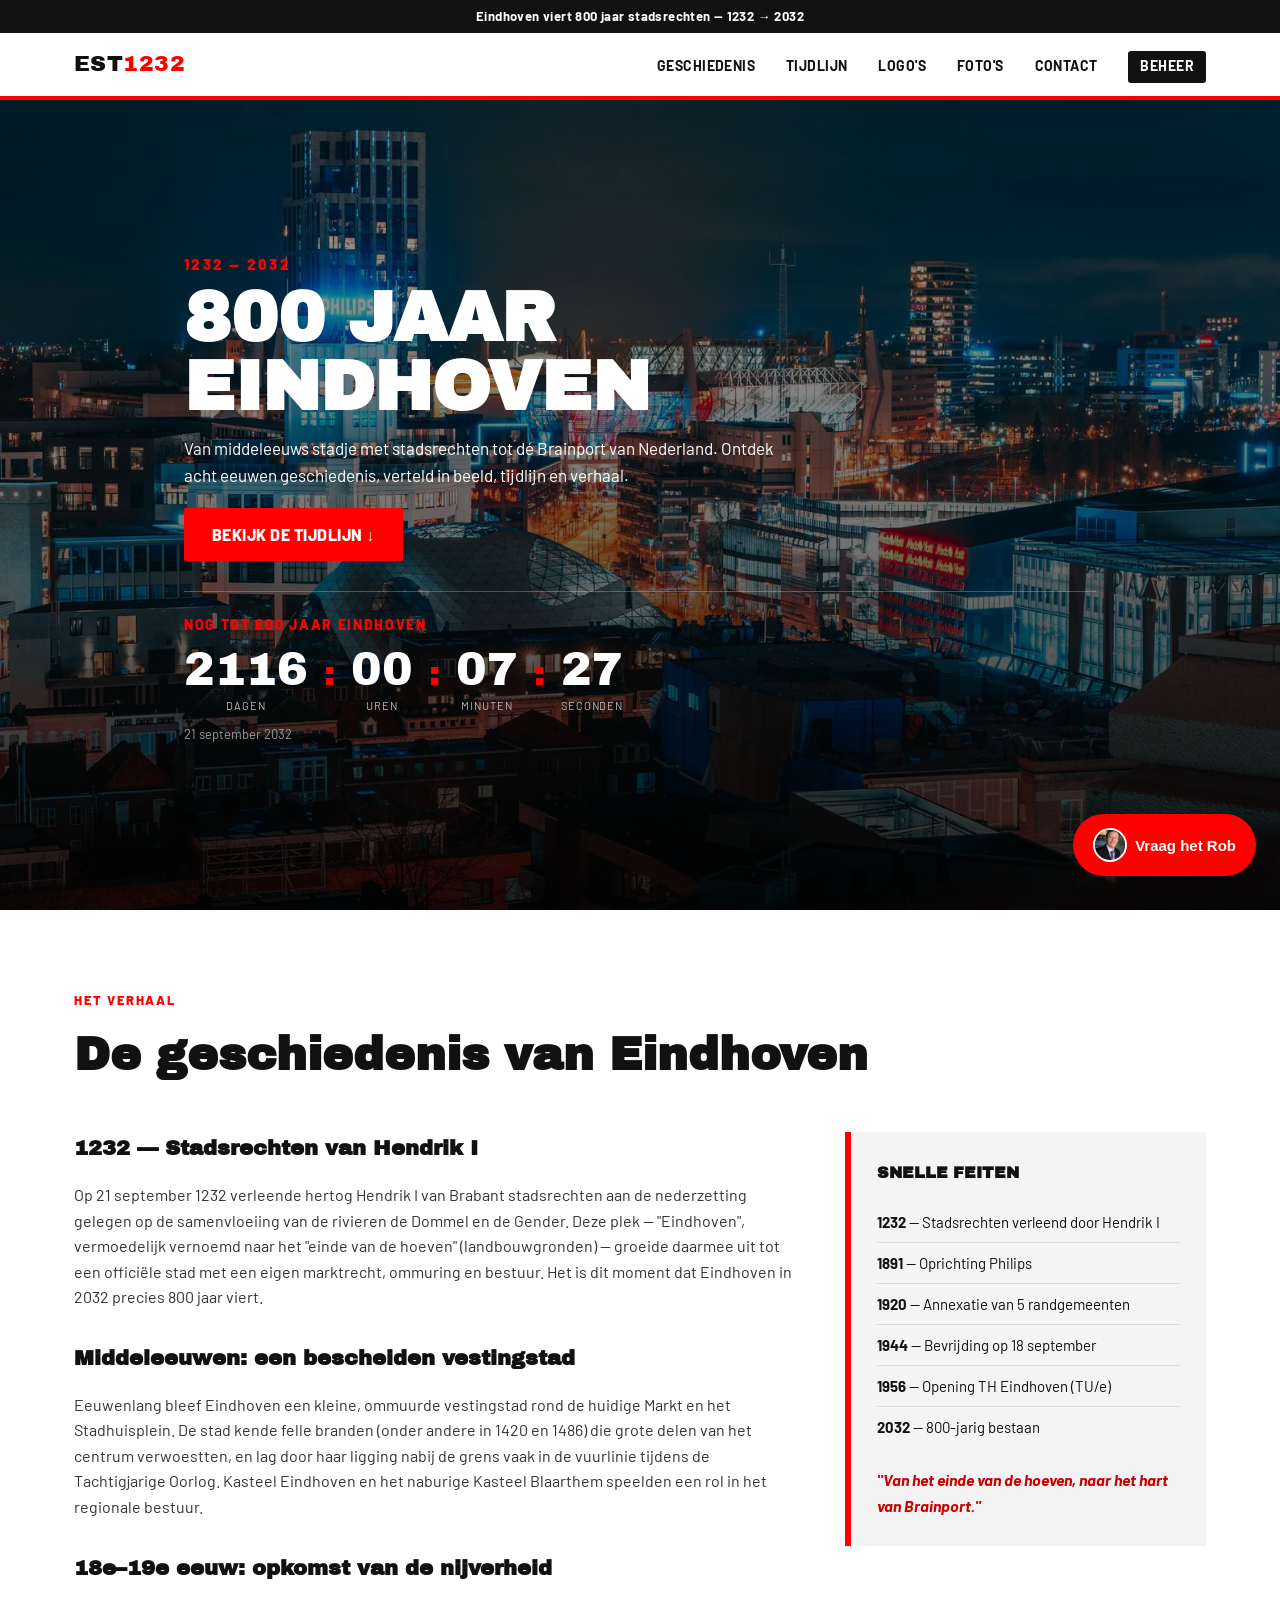
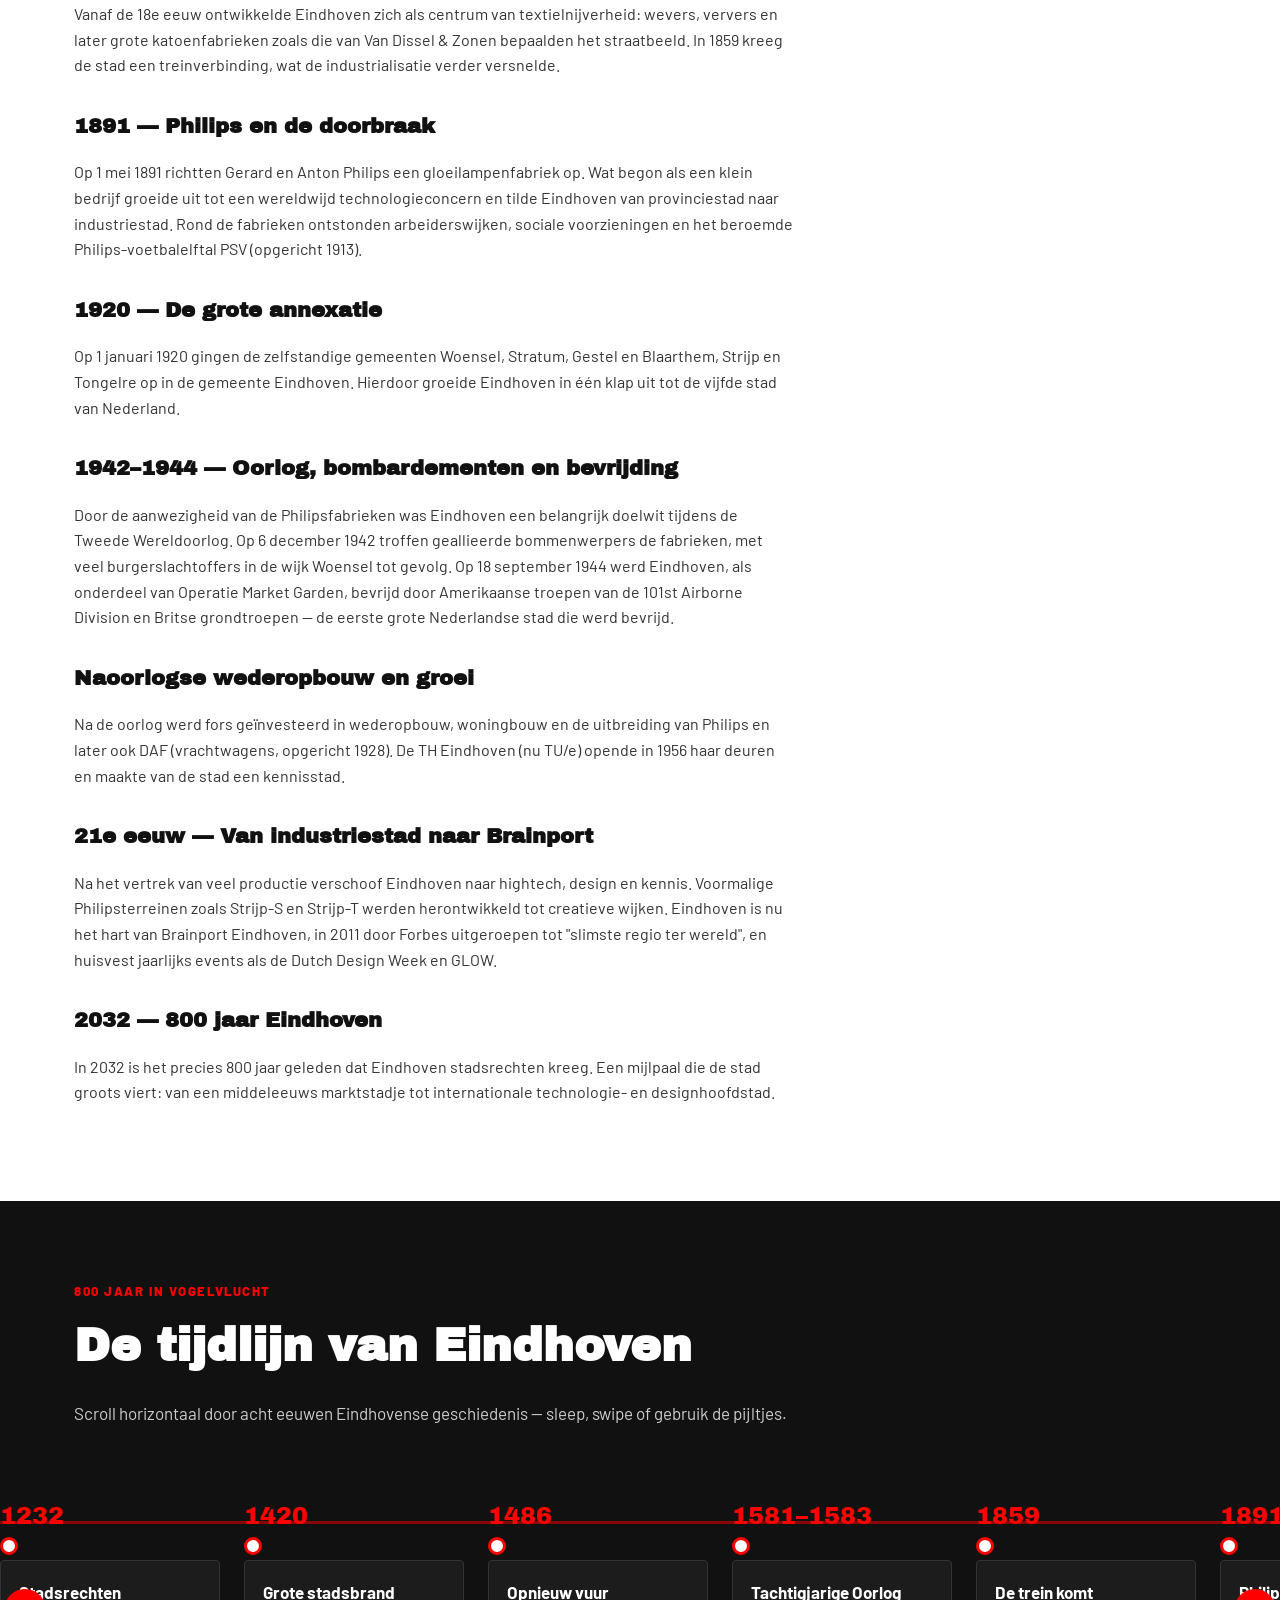
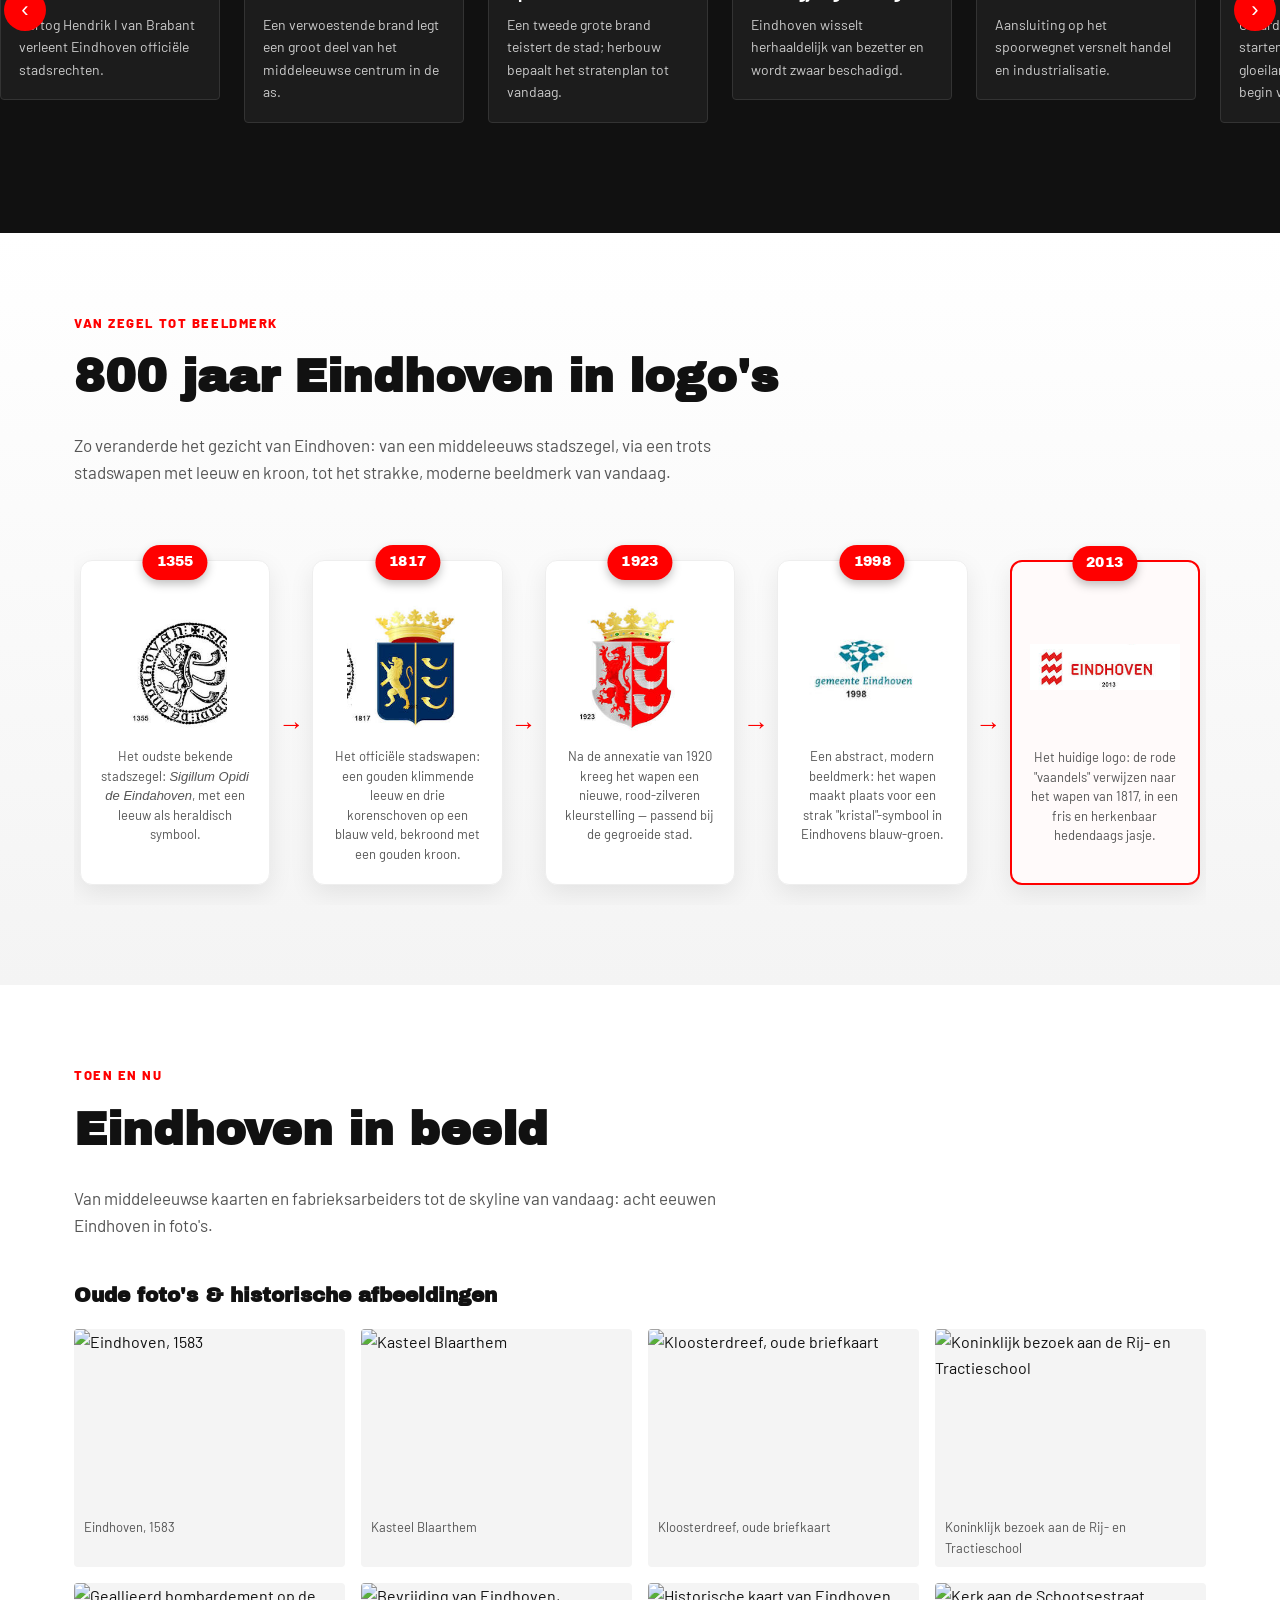
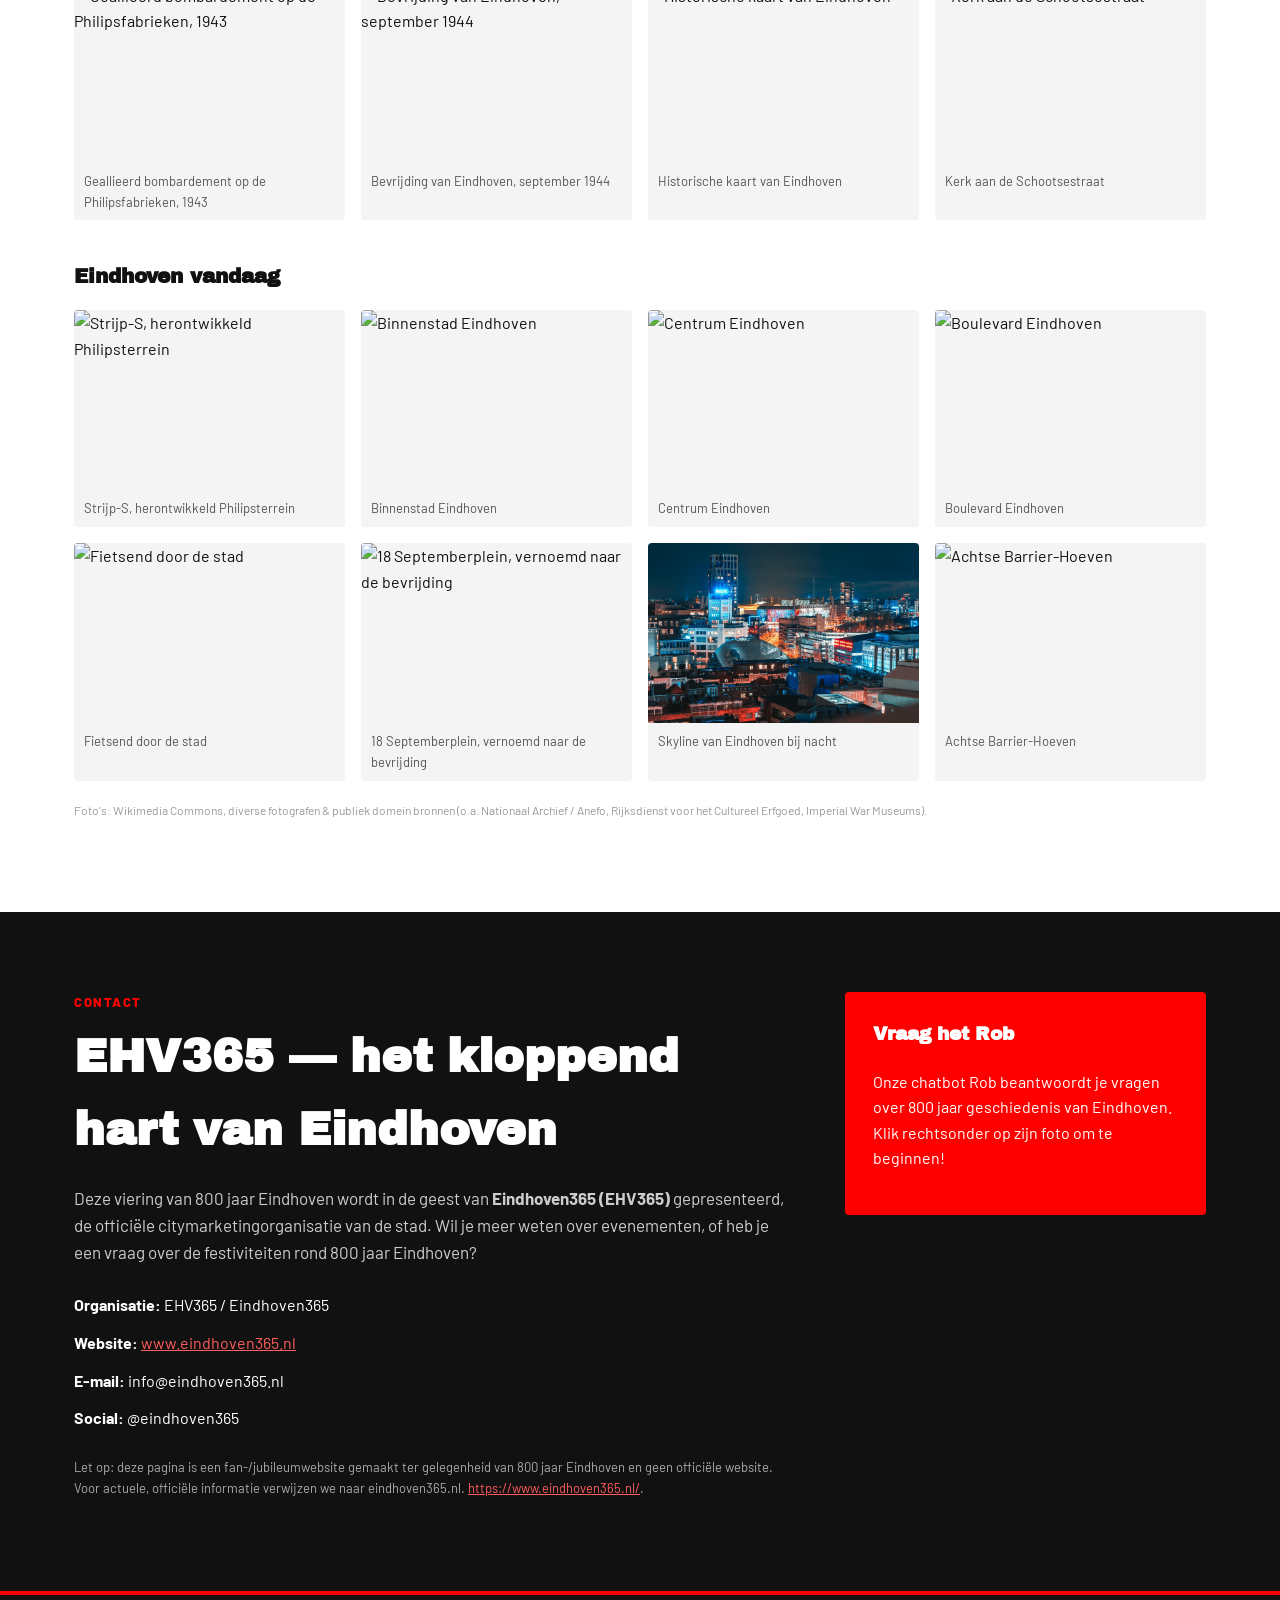
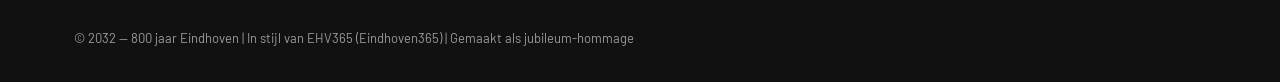
==== commit f69fe004: "Versies synchroniseren voor alle assets" ====
--- a/index.html
+++ b/index.html
@@ -209,9 +209,9 @@
   </form>
 </div>
 
-<script src="data.js?v=20260917080054"></script>
-<script src="countdown.js?v=20260917080054"></script>
-<script src="render.js?v=20260917080054"></script>
-<script src="script.js?v=20260917080054"></script>
+<script src="data.js?v=20260917080220"></script>
+<script src="countdown.js?v=20260917080220"></script>
+<script src="render.js?v=20260917080220"></script>
+<script src="script.js?v=20260917080220"></script>
 </body>
 </html>
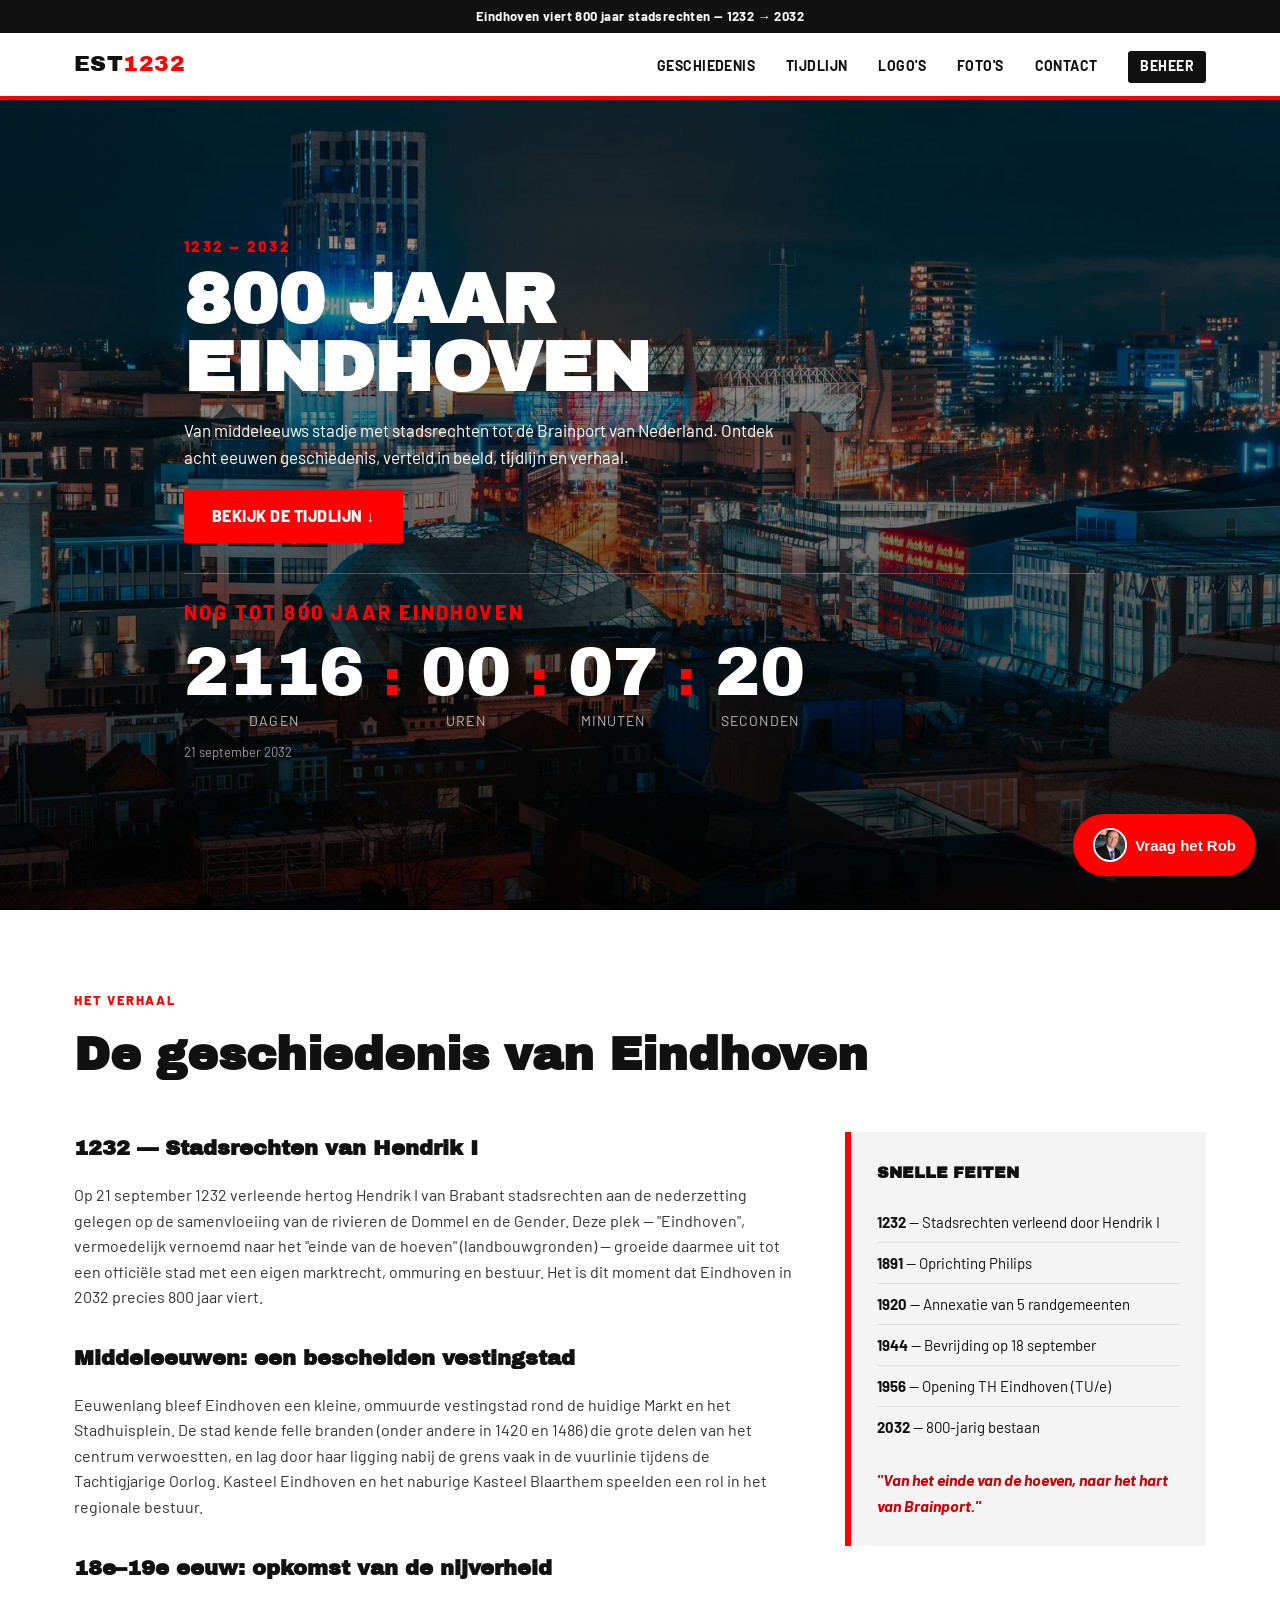
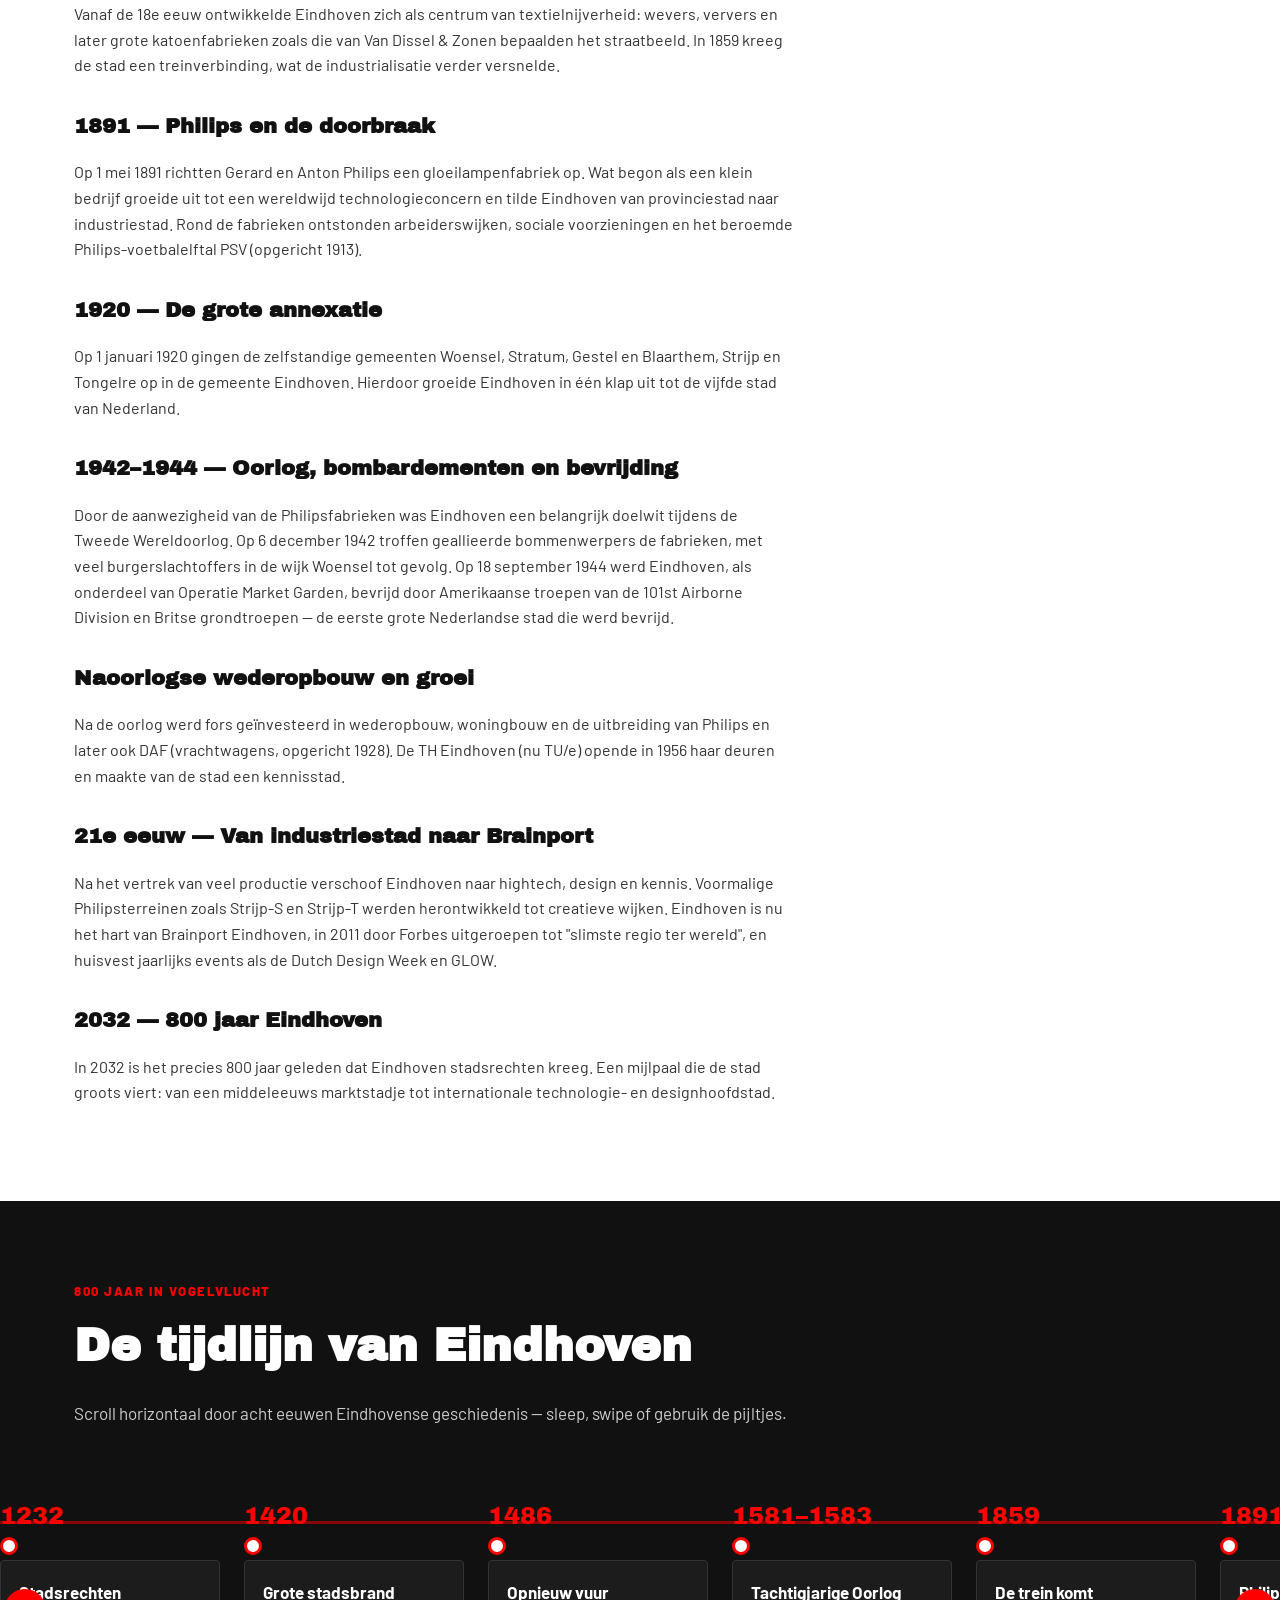
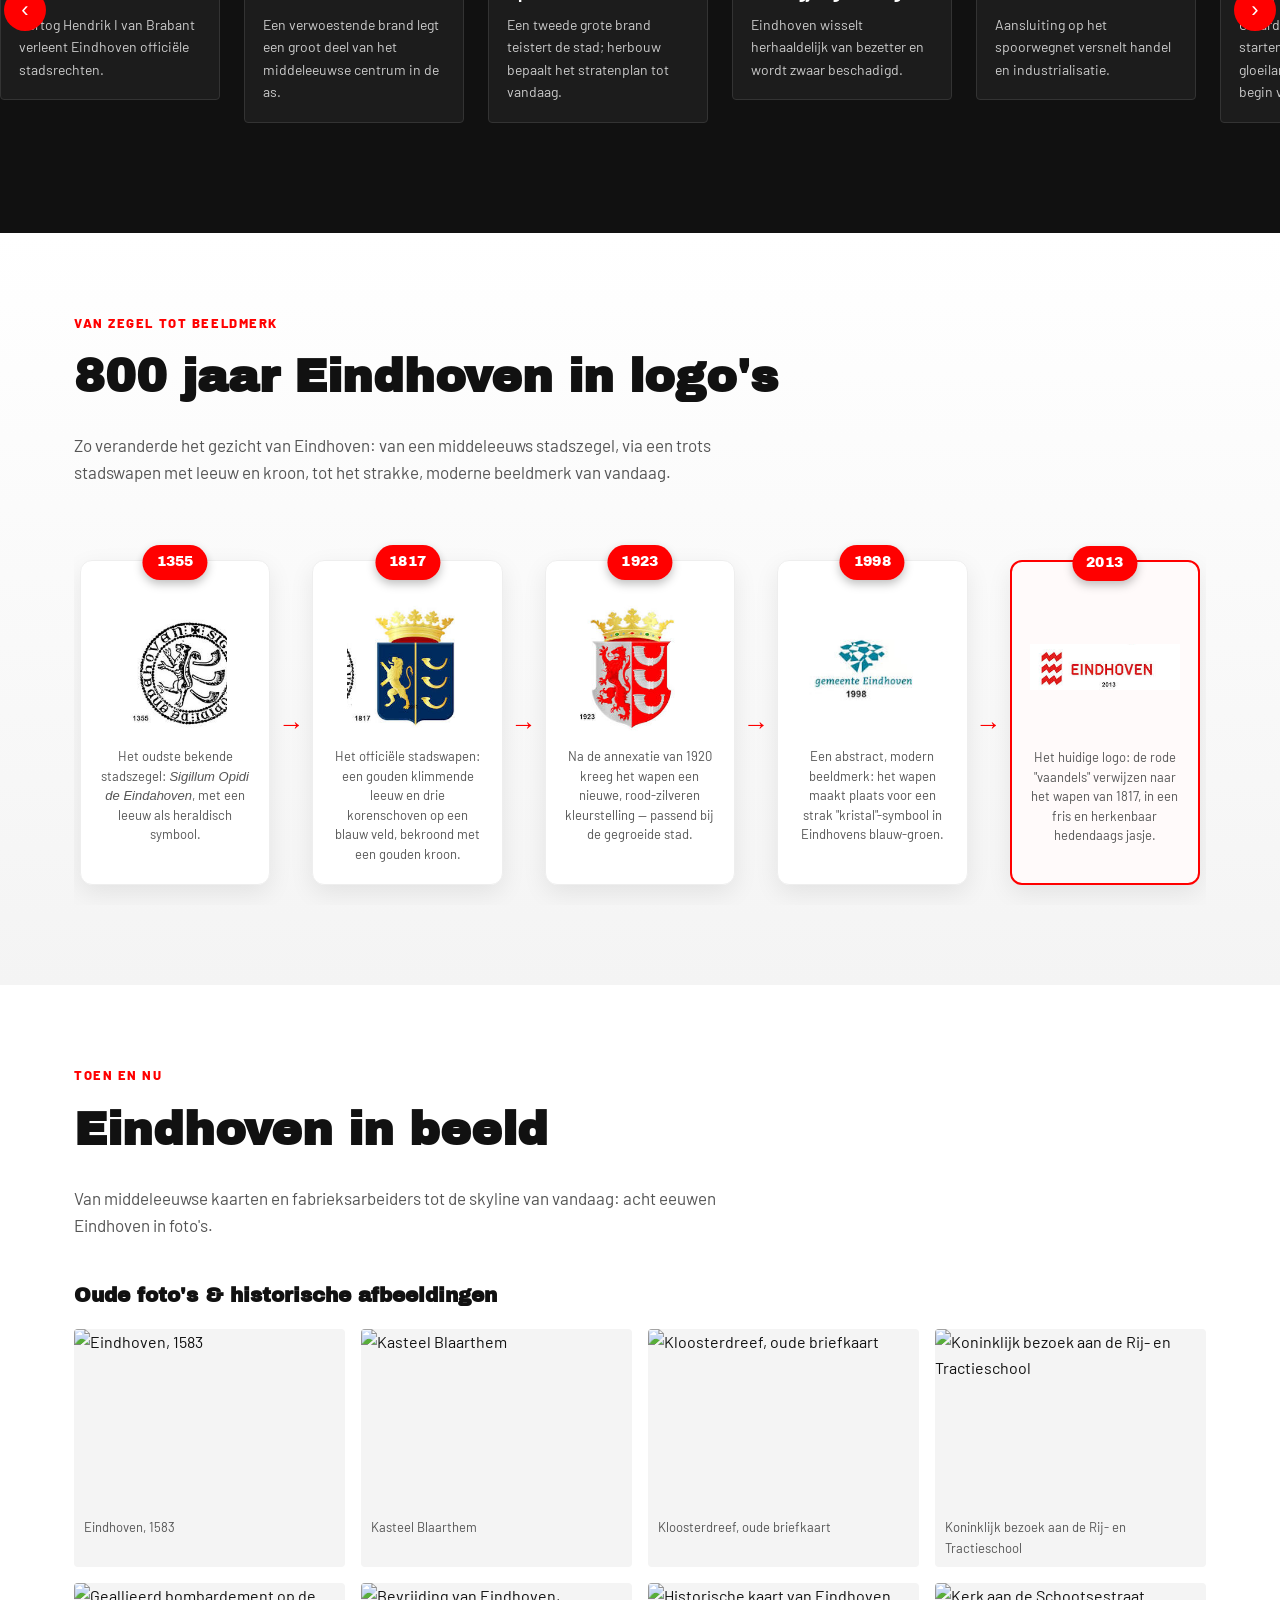
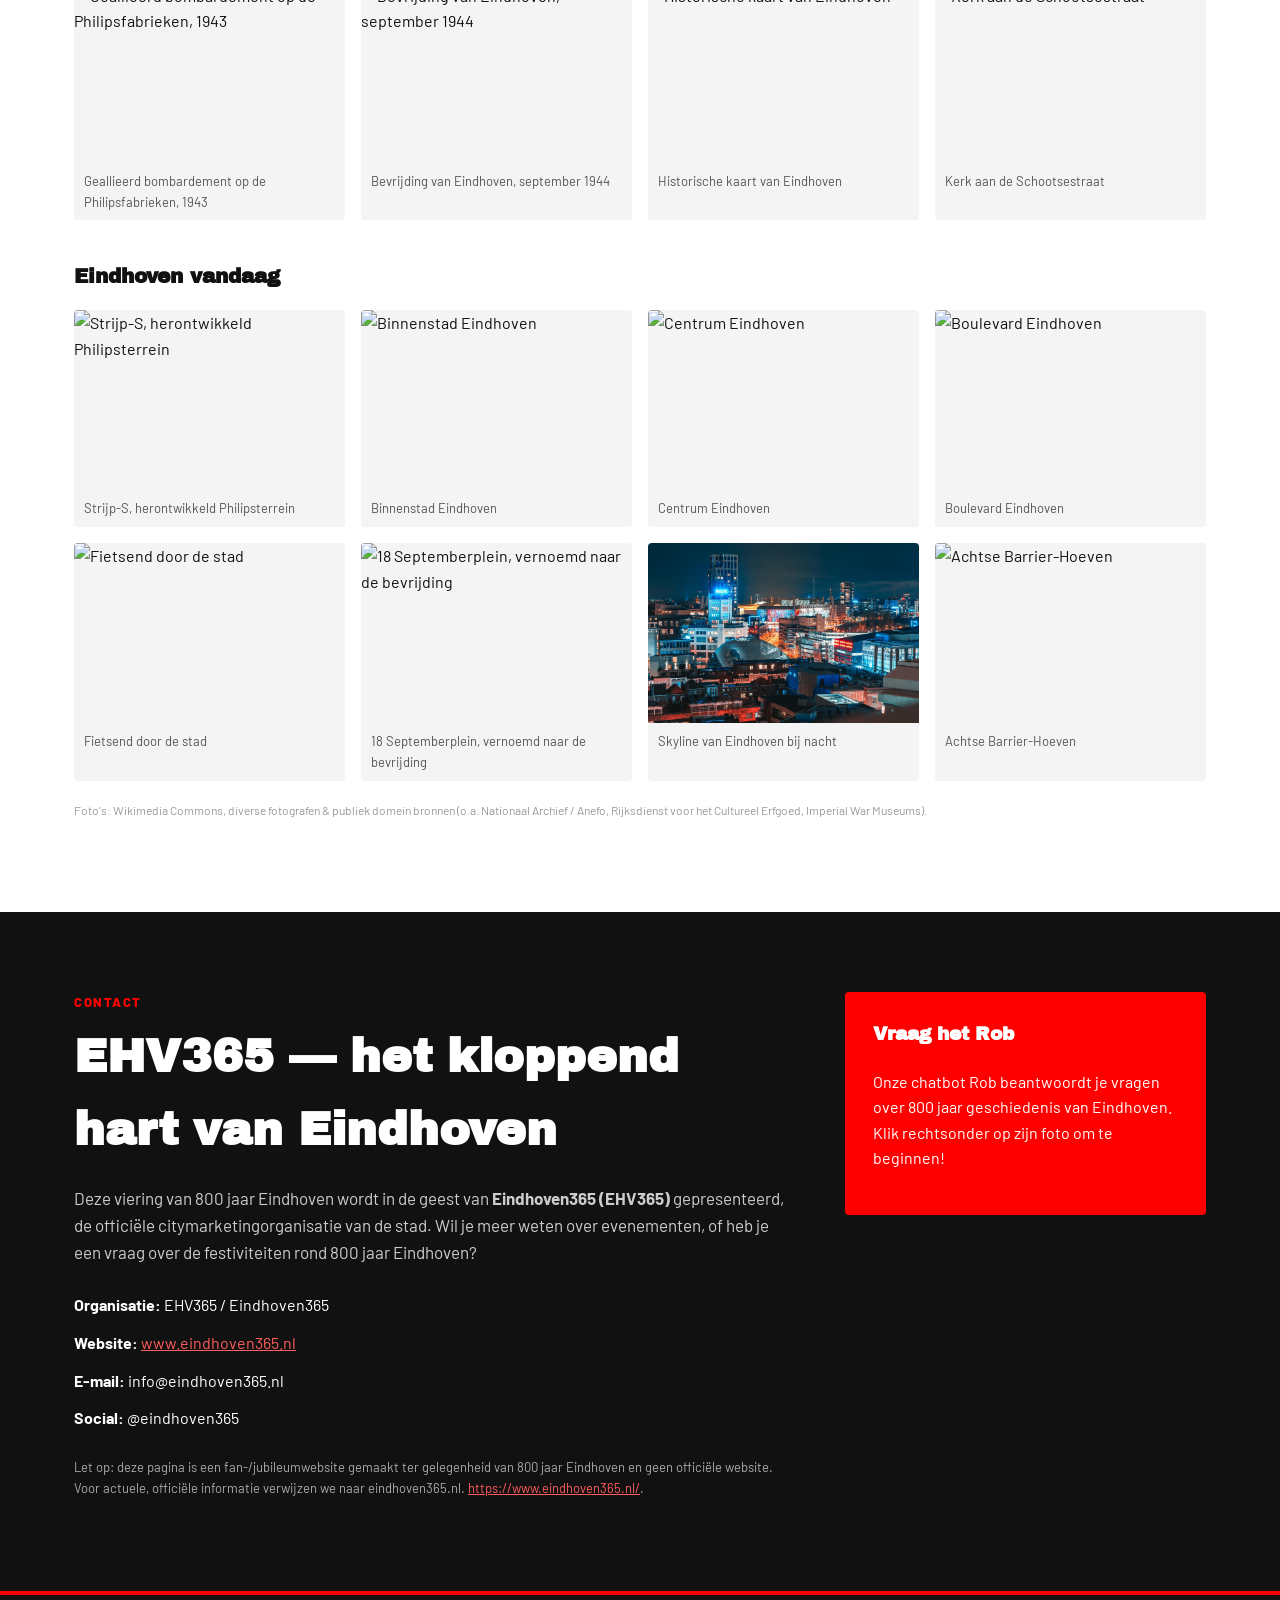
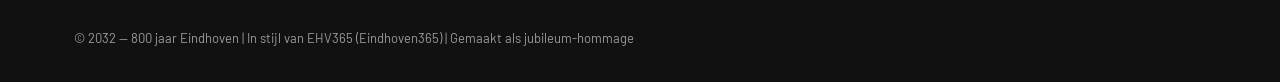
==== commit 88181174: "Countdown-cijfers groter maken" ====
--- a/index.html
+++ b/index.html
@@ -7,7 +7,7 @@
 <meta name="description" content="Eindhoven bestaat 800 jaar! Ontdek de geschiedenis van Eindhoven, een scrollbare tijdlijn en honderden oude en moderne foto's." />
 <link rel="preconnect" href="https://upload.wikimedia.org">
 <link href="https://fonts.googleapis.com/css2?family=Archivo+Black&family=Barlow:wght@400;600;700;900&display=swap" rel="stylesheet">
-<link rel="stylesheet" href="style.css?v=20260917080220" />
+<link rel="stylesheet" href="style.css?v=20260917114017" />
 </head>
 <body>
 
--- a/style.css
+++ b/style.css
@@ -158,25 +158,25 @@
   letter-spacing: 0.12em;
   font-weight: 800;
   color: var(--red);
-  font-size: clamp(11px, 1.3vw, 14px);
+  font-size: clamp(13px, 1.8vw, 20px);
   margin: 0 0 10px;
 }
 .countdown-clock {
   display: flex;
   justify-content: flex-start;
   align-items: center;
-  gap: clamp(4px, 1.6vw, 16px);
+  gap: clamp(6px, 2vw, 20px);
   flex-wrap: wrap;
 }
 .countdown-unit {
   display: flex;
   flex-direction: column;
   align-items: center;
-  min-width: 54px;
+  min-width: 70px;
 }
 .countdown-number {
   font-family: var(--font-display);
-  font-size: clamp(20px, 4.2vw, 46px);
+  font-size: clamp(28px, 6.2vw, 68px);
   line-height: 1;
   color: var(--white);
   font-variant-numeric: tabular-nums;
@@ -184,13 +184,13 @@
 .countdown-word {
   margin-top: 4px;
   text-transform: uppercase;
-  font-size: clamp(9px, 1vw, 11px);
+  font-size: clamp(10px, 1.2vw, 14px);
   letter-spacing: 0.08em;
   color: #bbb;
 }
 .countdown-sep {
   font-family: var(--font-display);
-  font-size: clamp(16px, 3vw, 34px);
+  font-size: clamp(20px, 4.4vw, 50px);
   color: var(--red);
   transform: translateY(-6px);
 }
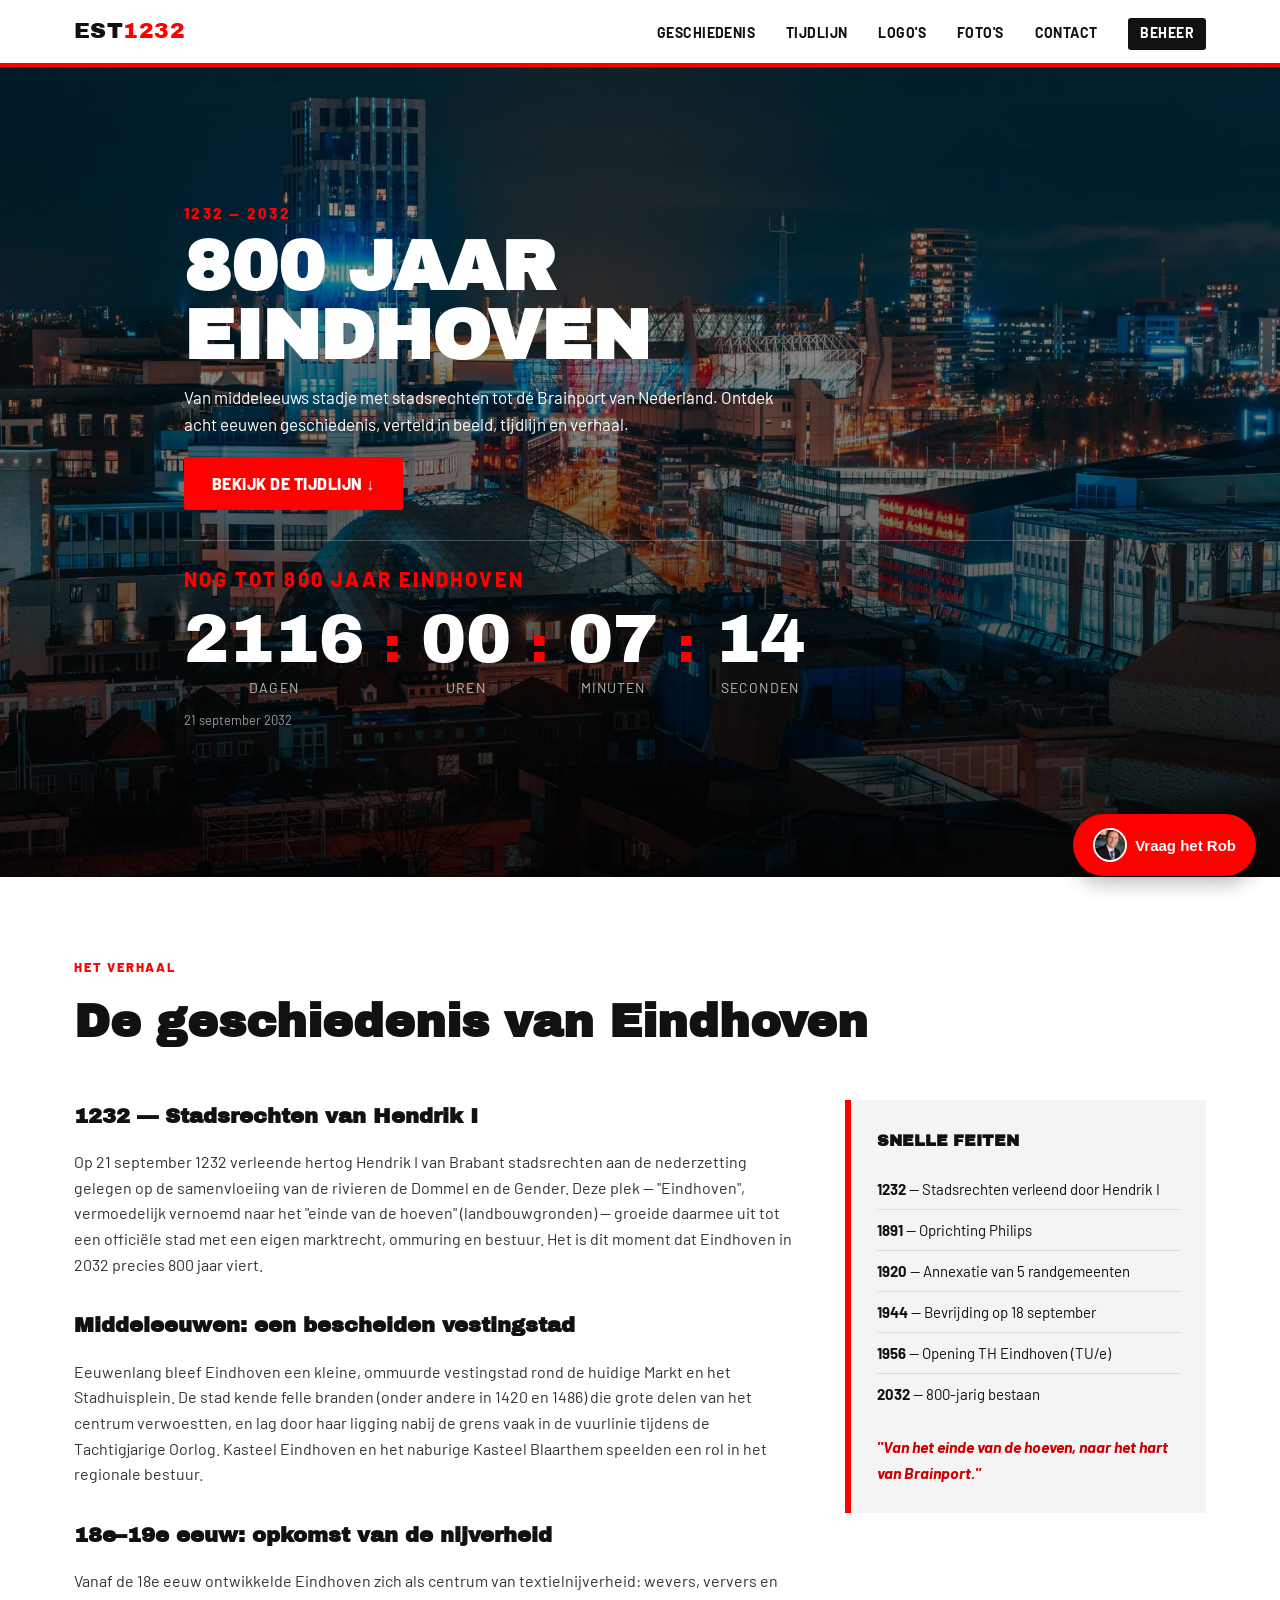
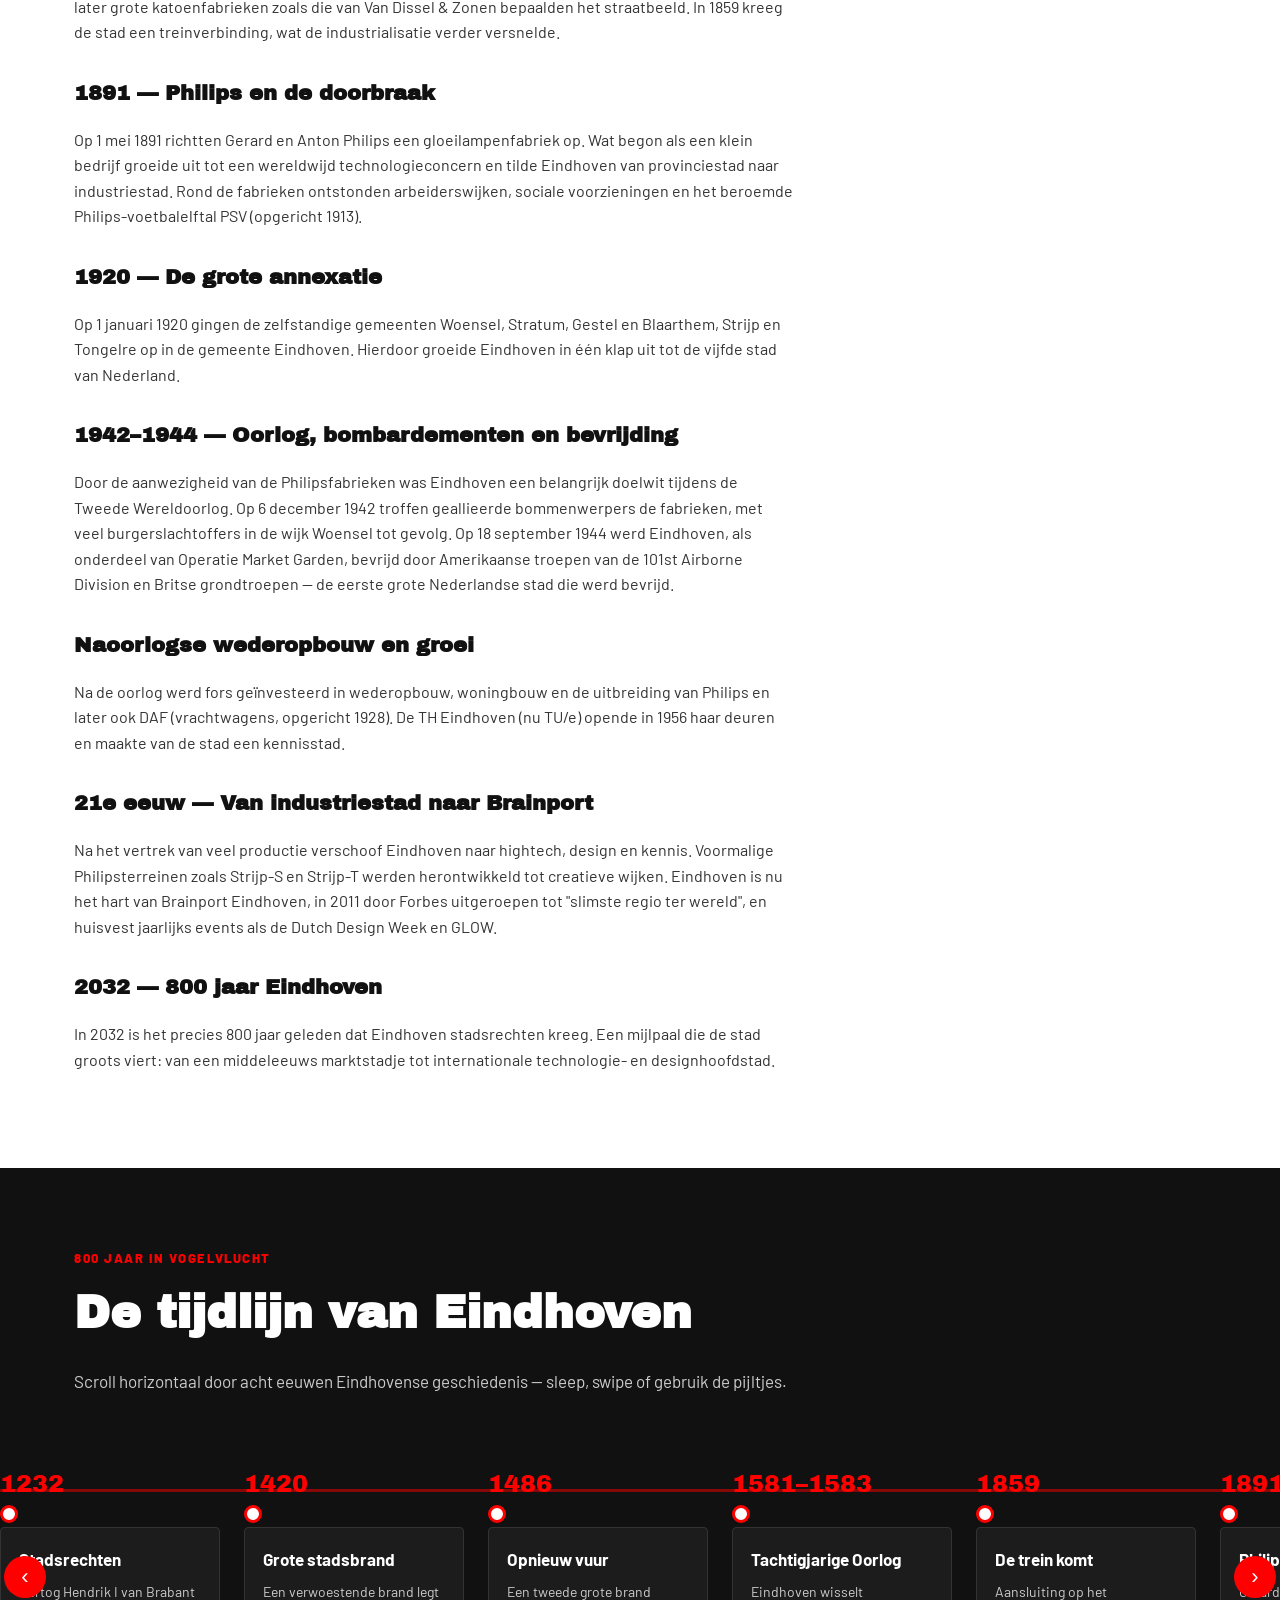
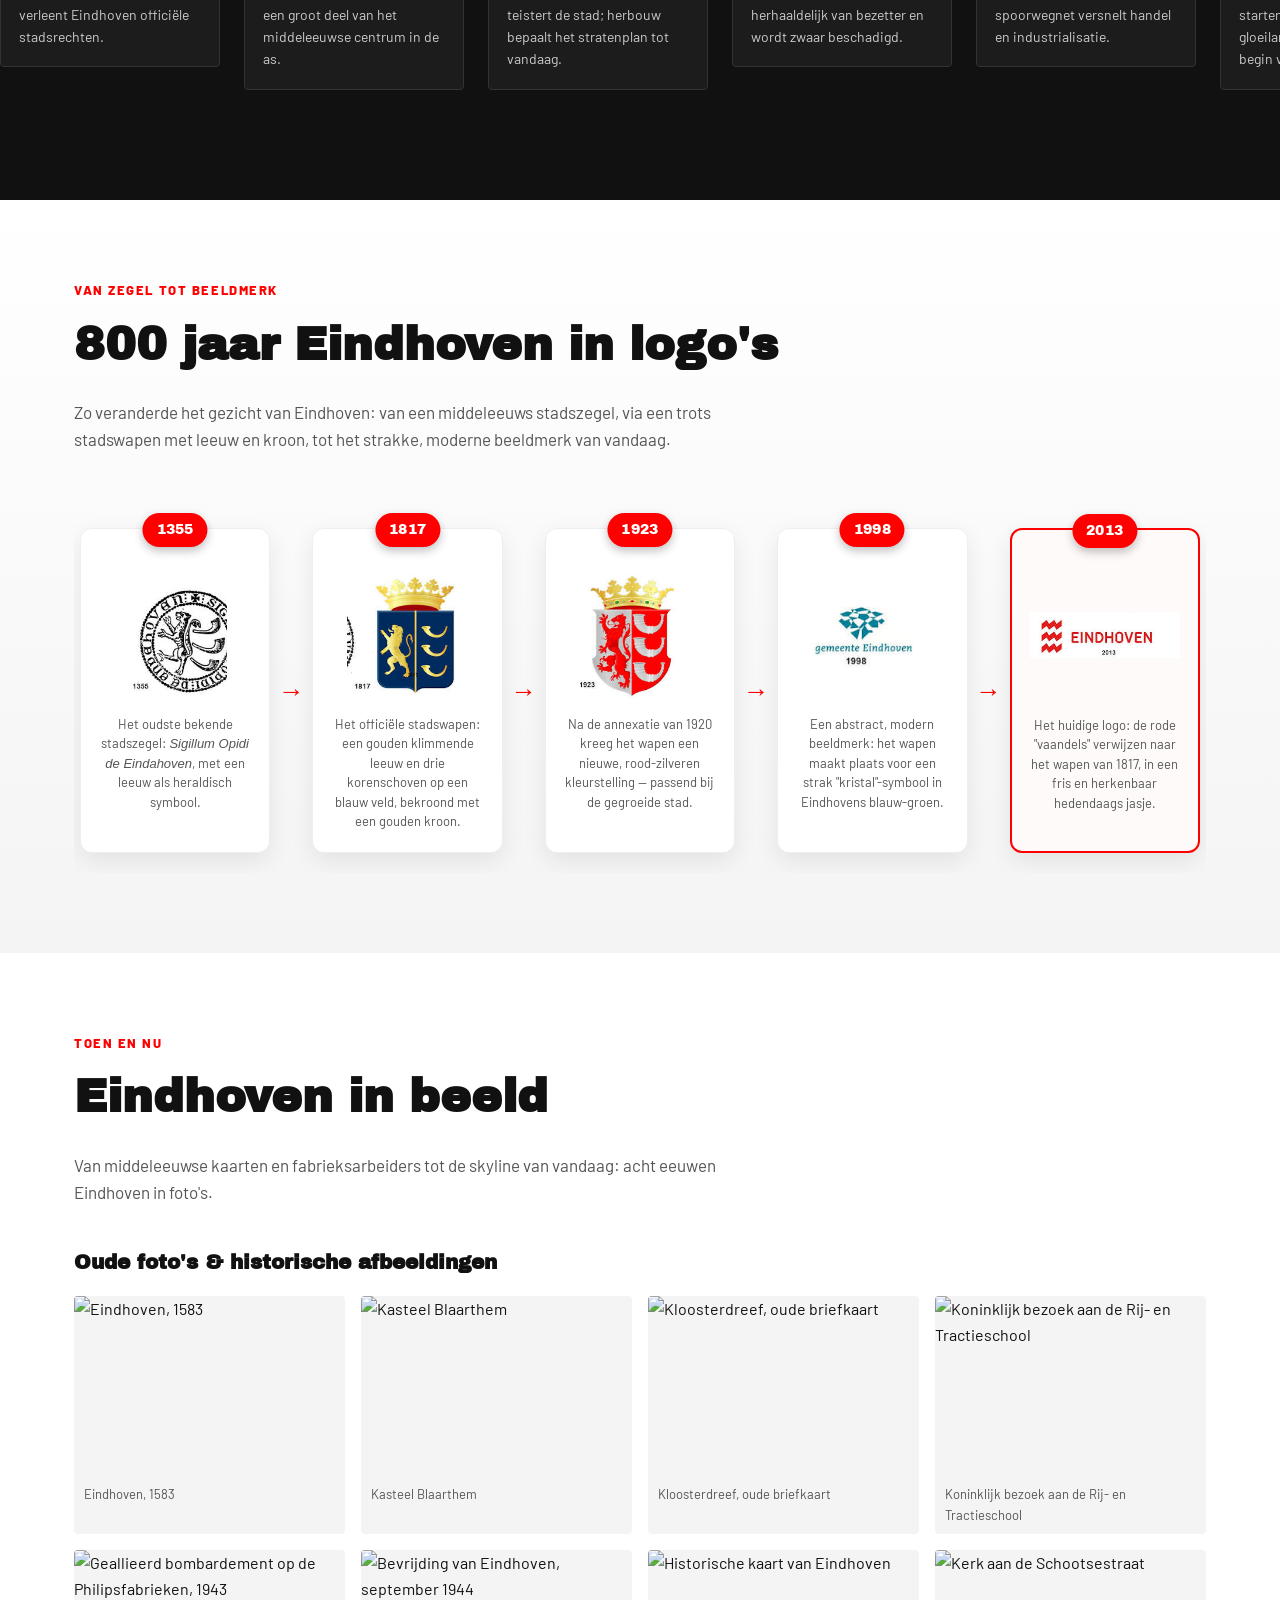
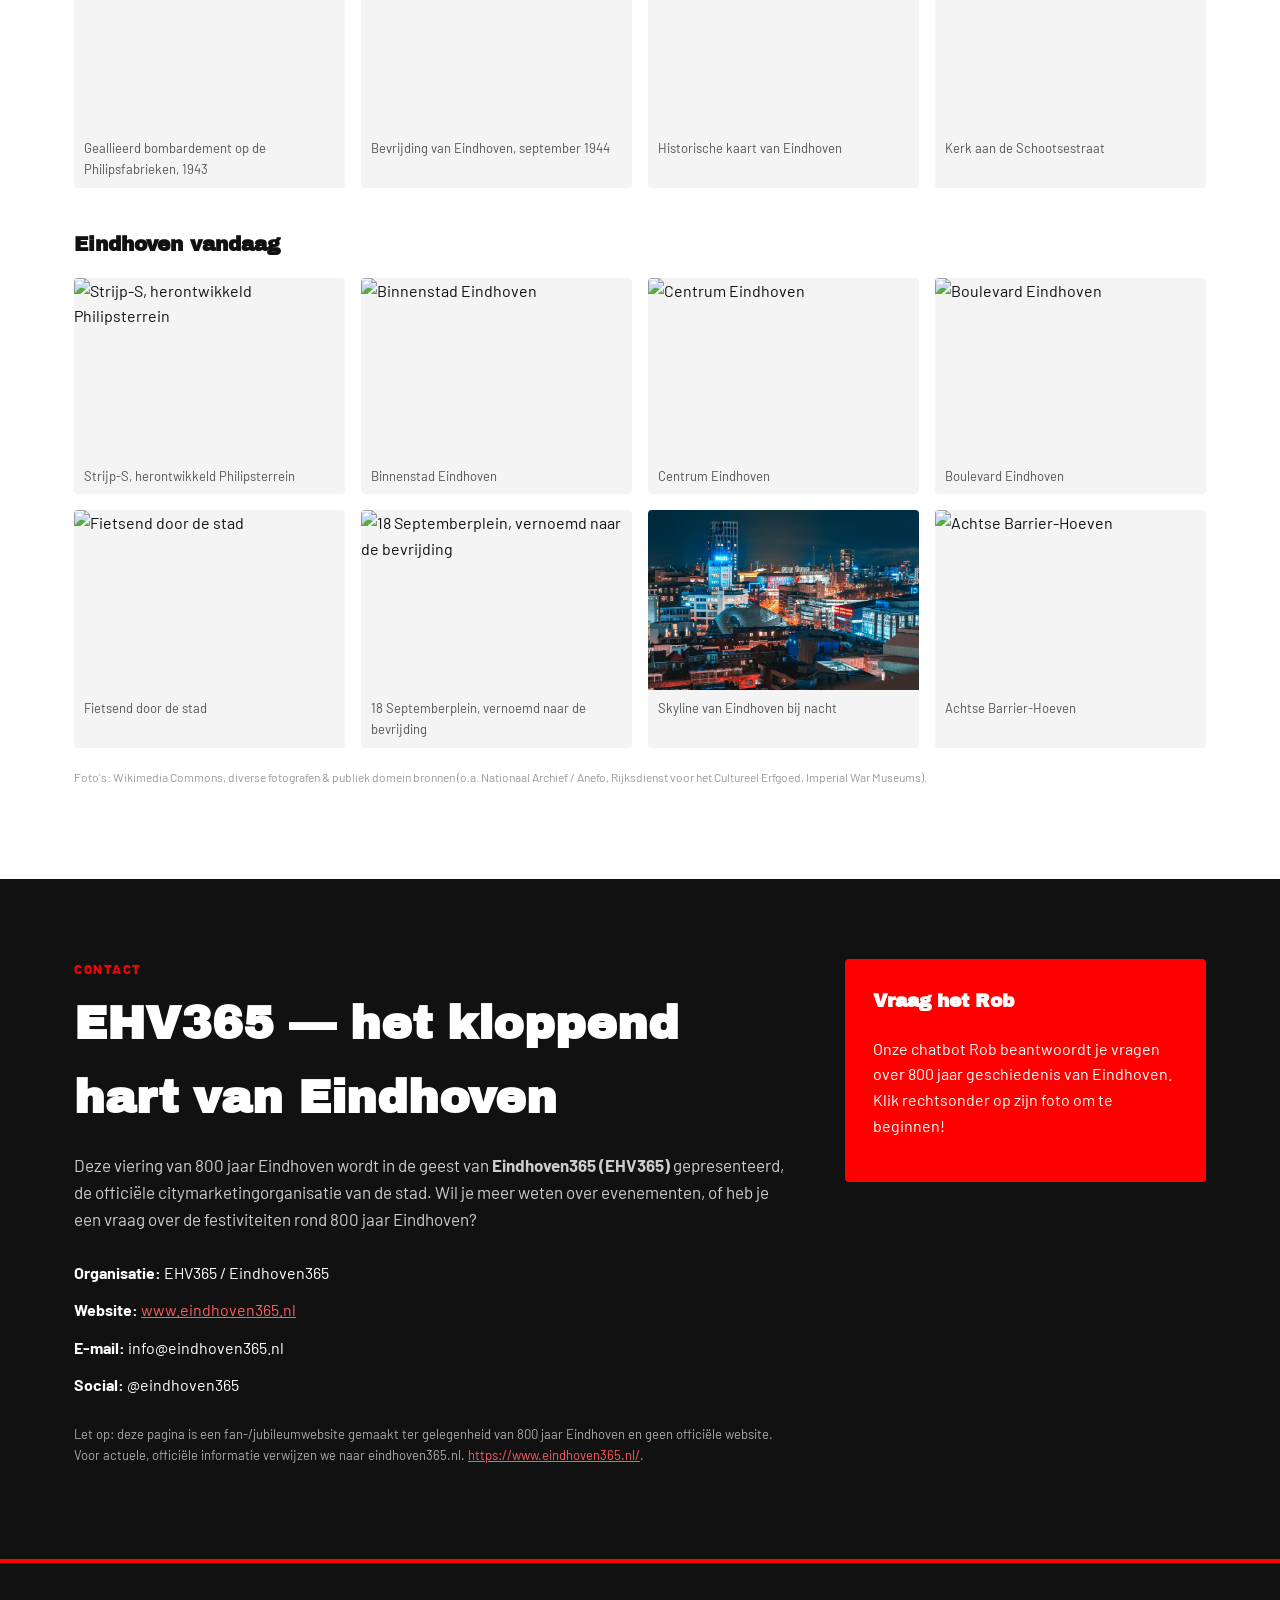
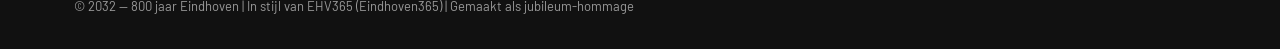
==== commit 703491bd: "Verwijder topbar 'Eindhoven viert 800 jaar stadsrechten' Co-Authored-By: Claude Opus 5.5 <noreply@an" ====
--- a/index.html
+++ b/index.html
@@ -11,8 +11,6 @@
 </head>
 <body>
 
-<div class="topbar">Eindhoven viert 800 jaar stadsrechten &mdash; 1232 &rarr; 2032</div>
-
 <header class="site-header">
   <div class="header-inner">
     <a href="#top" class="logo">EST<span>1232</span></a>
--- a/style.css
+++ b/style.css
@@ -29,17 +29,6 @@
   max-width: 1180px;
   margin: 0 auto;
   padding: 0 24px;
-}
-
-/* Topbar */
-.topbar {
-  background: var(--black);
-  color: var(--white);
-  text-align: center;
-  font-size: 13px;
-  font-weight: 700;
-  letter-spacing: 0.03em;
-  padding: 6px 12px;
 }
 
 /* Header */
